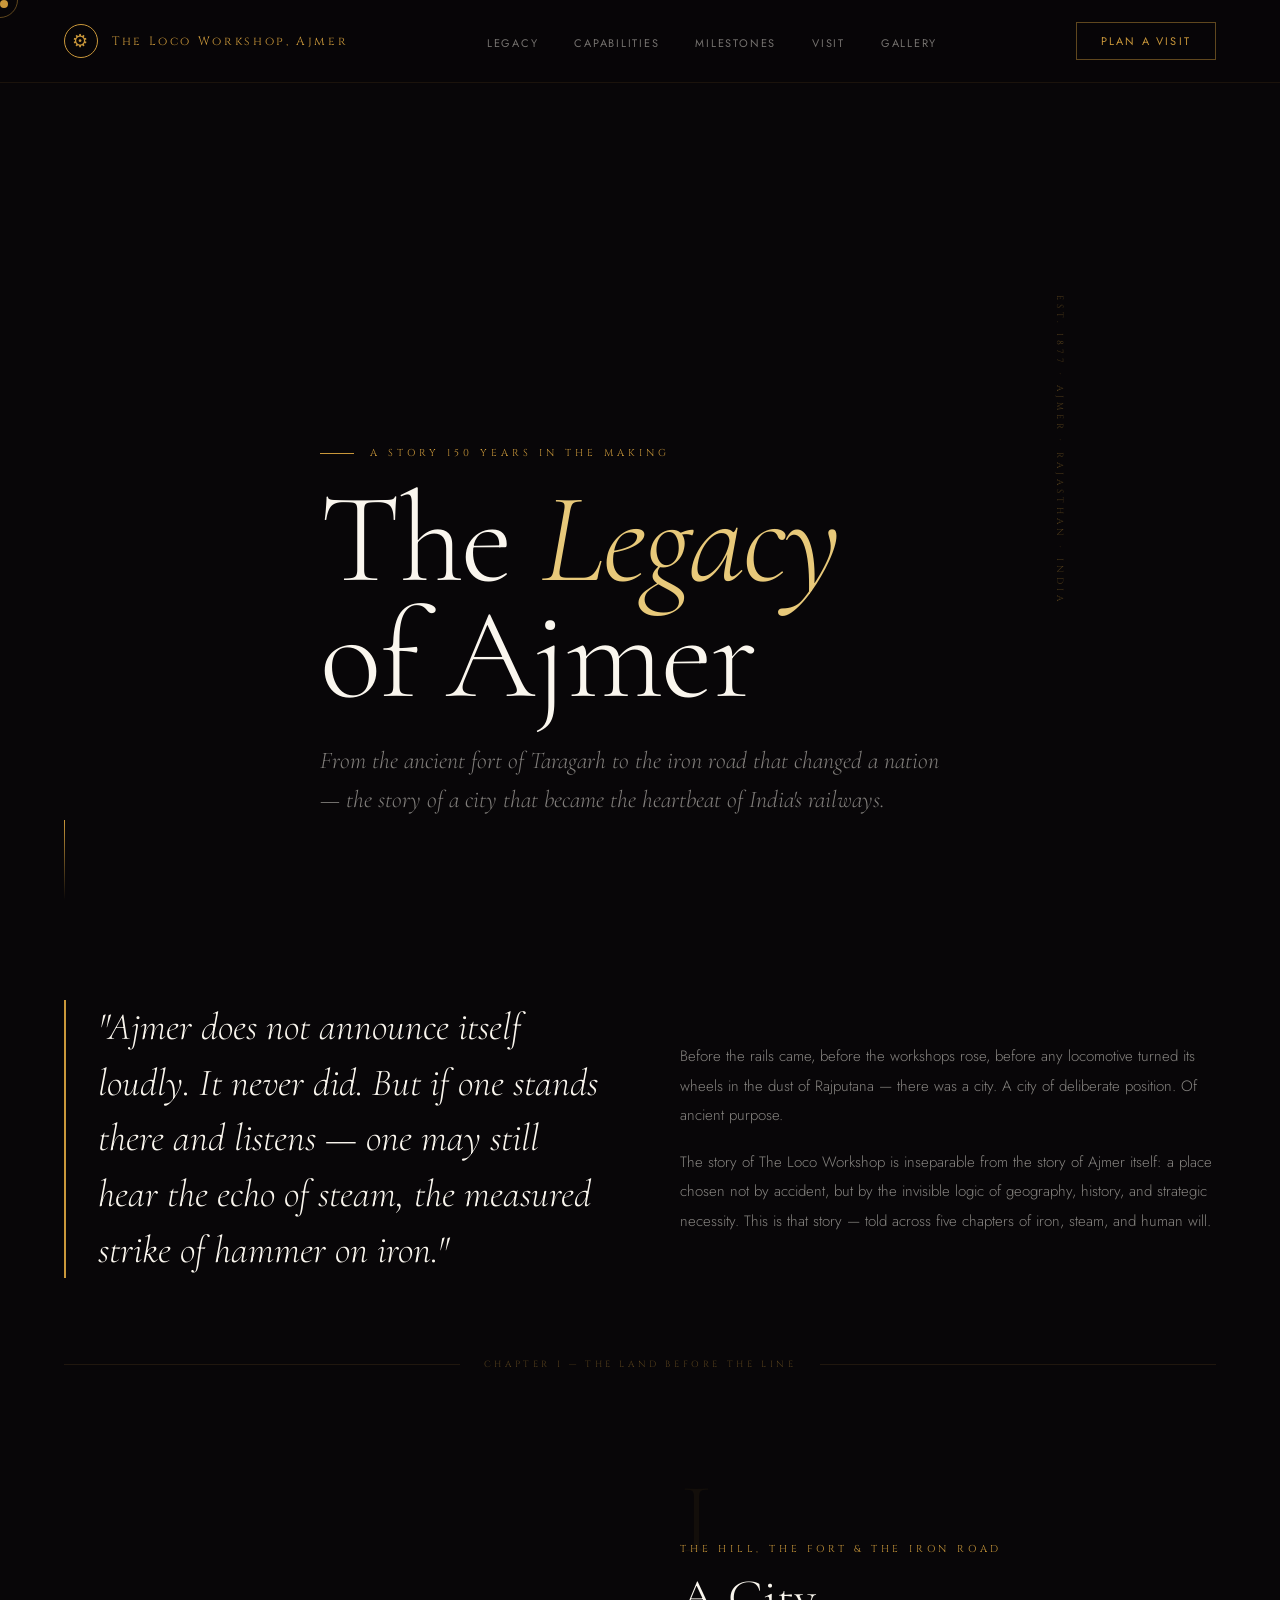
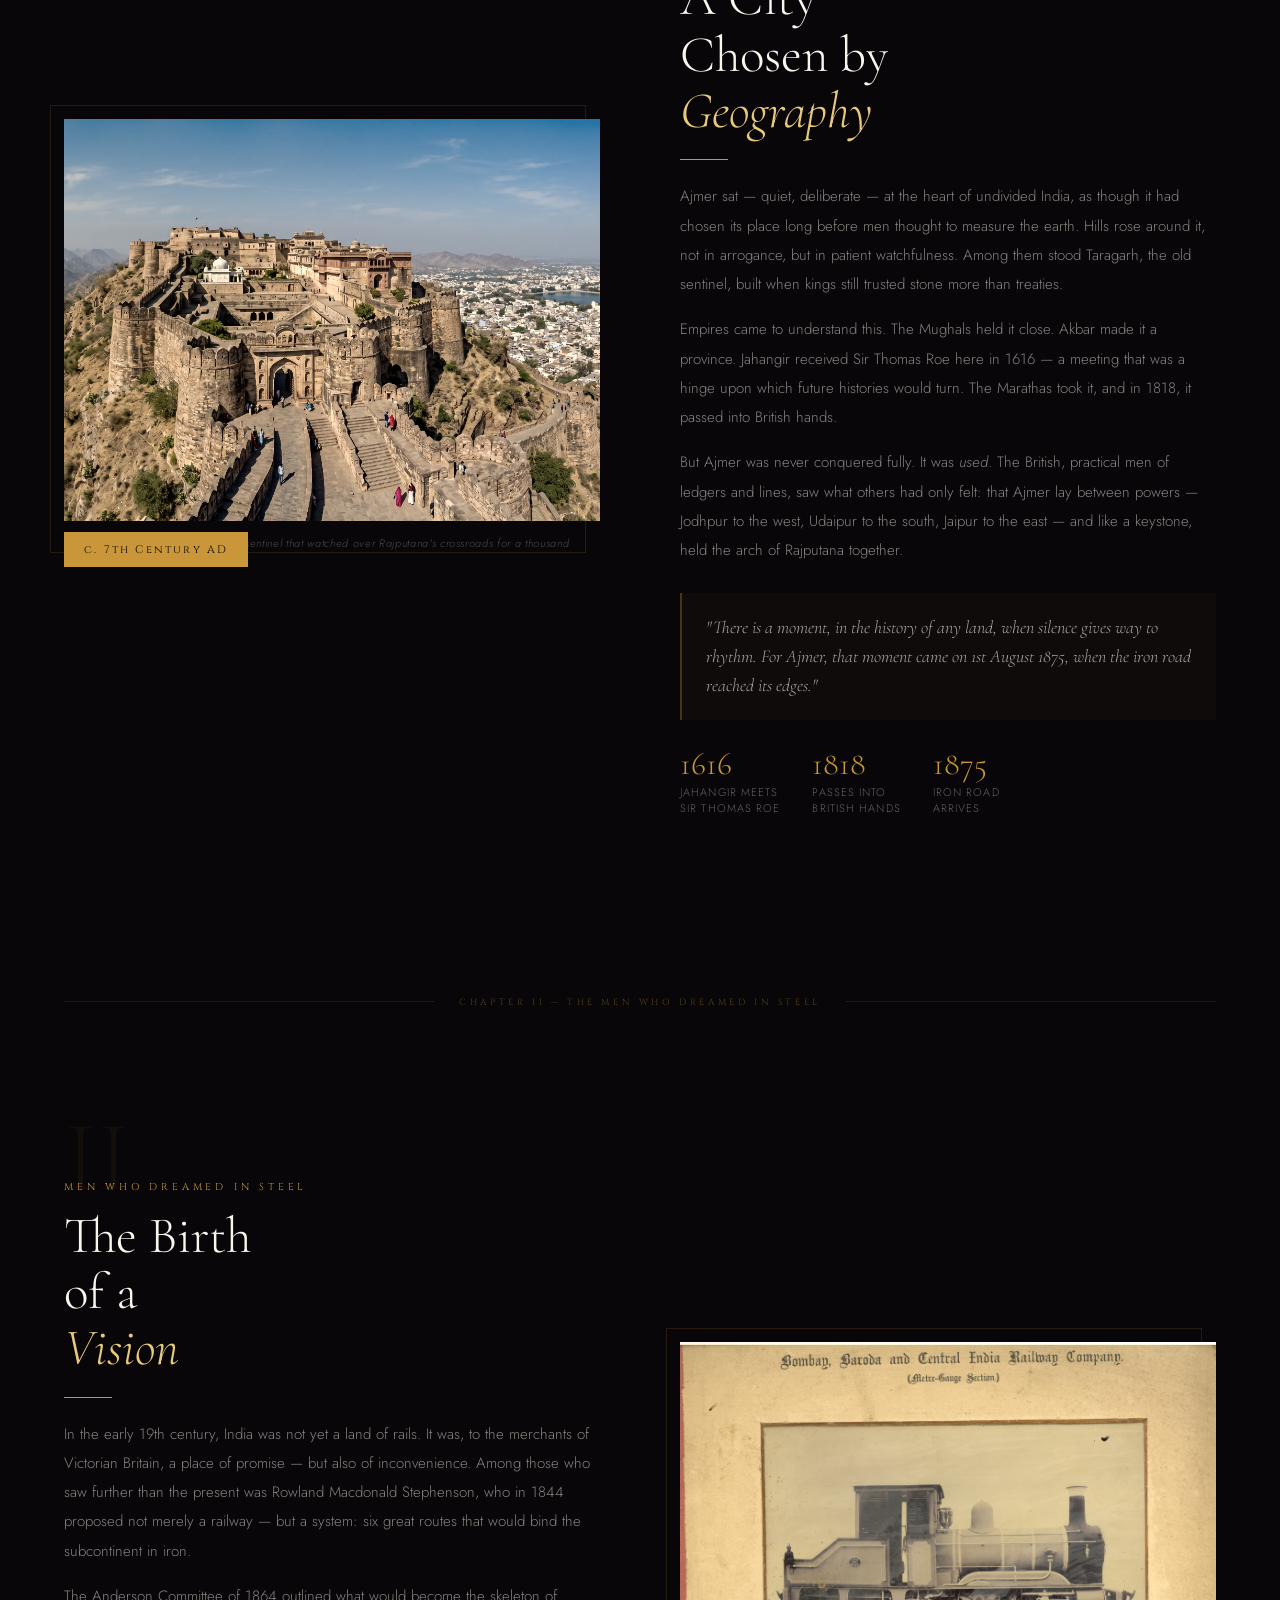
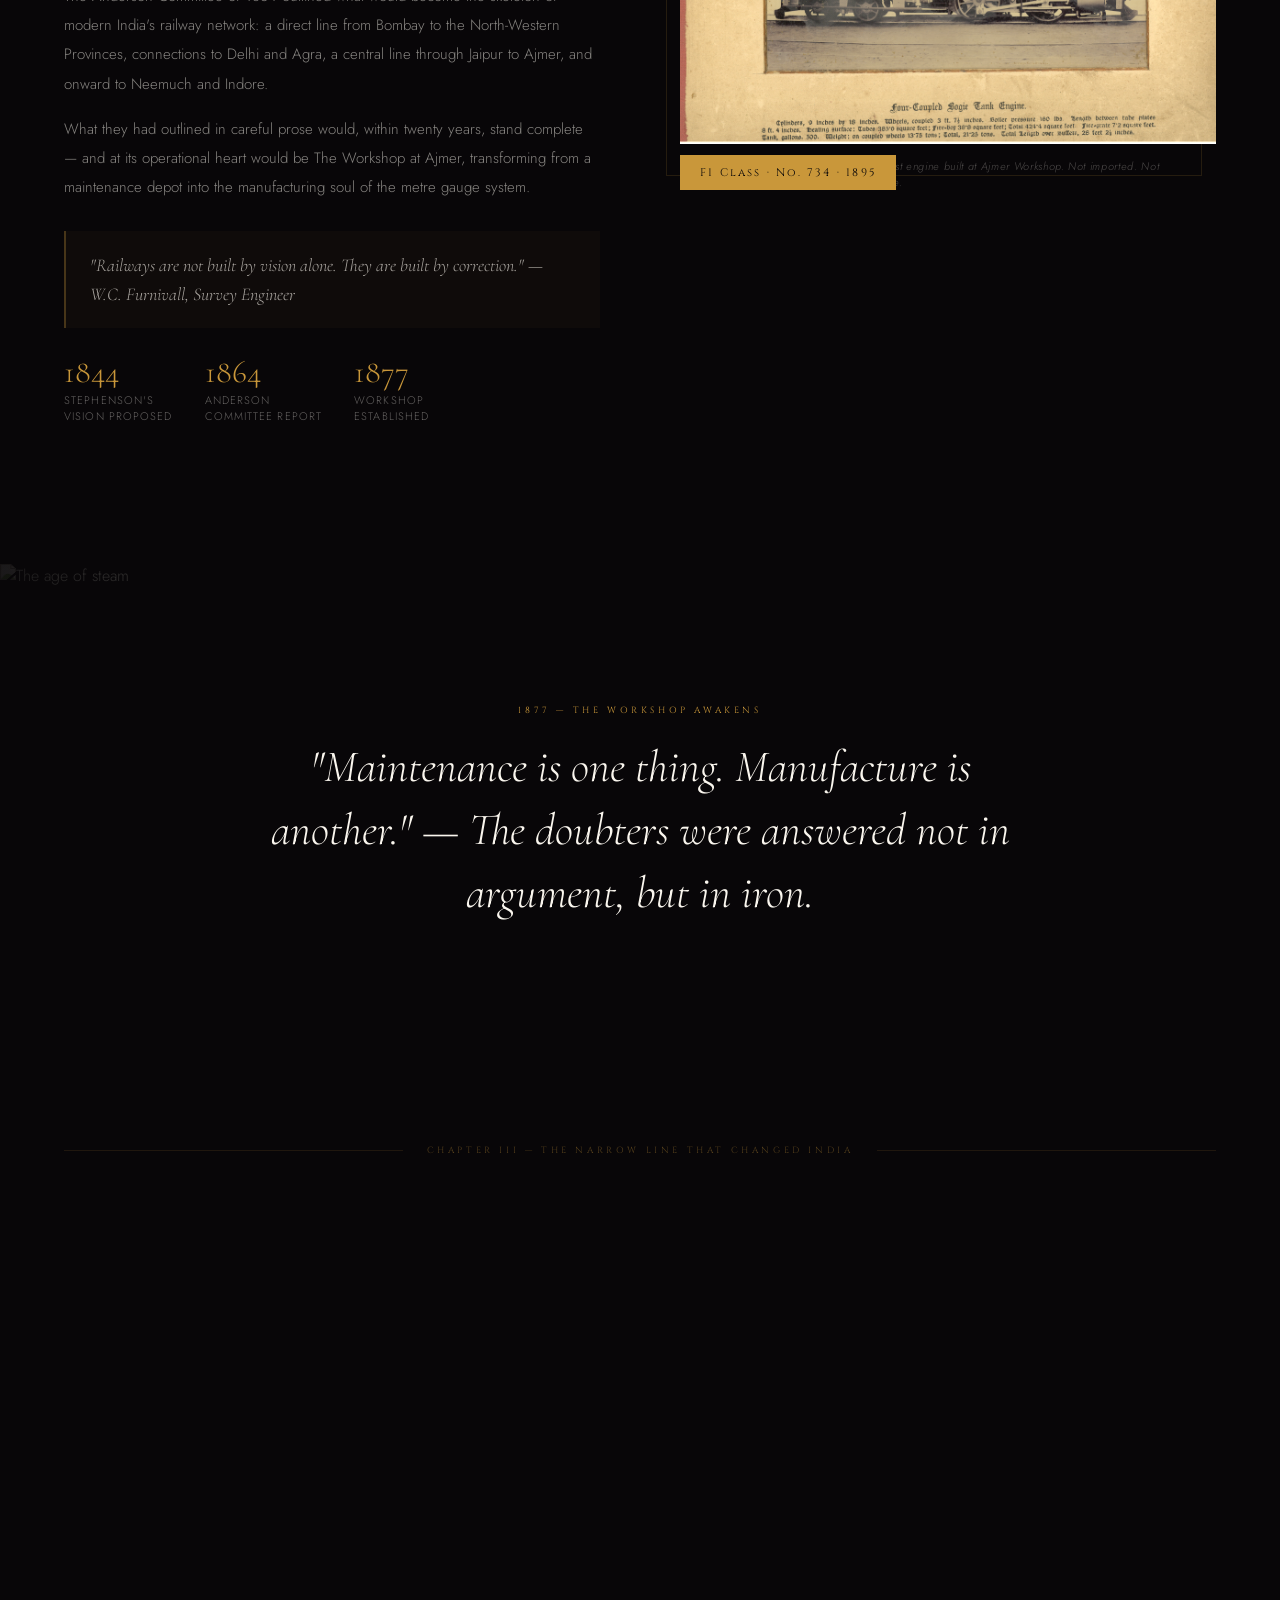
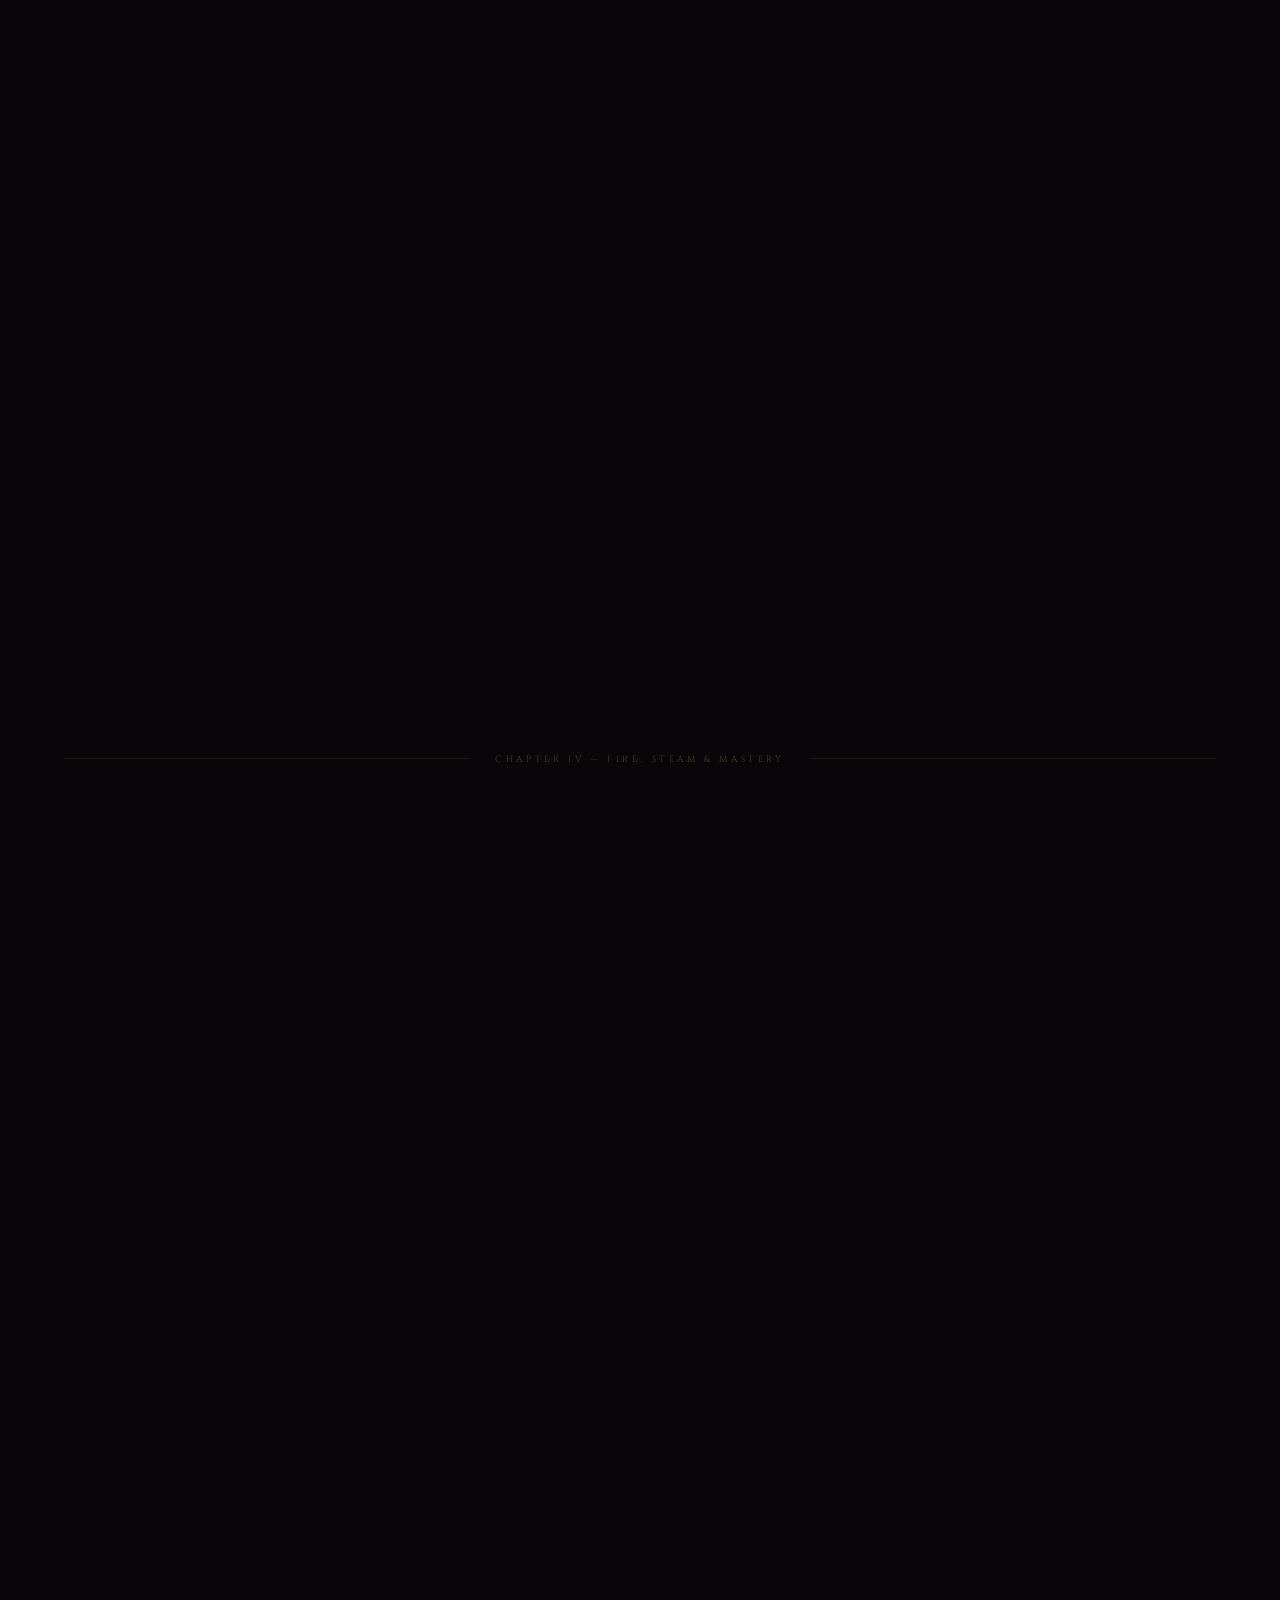
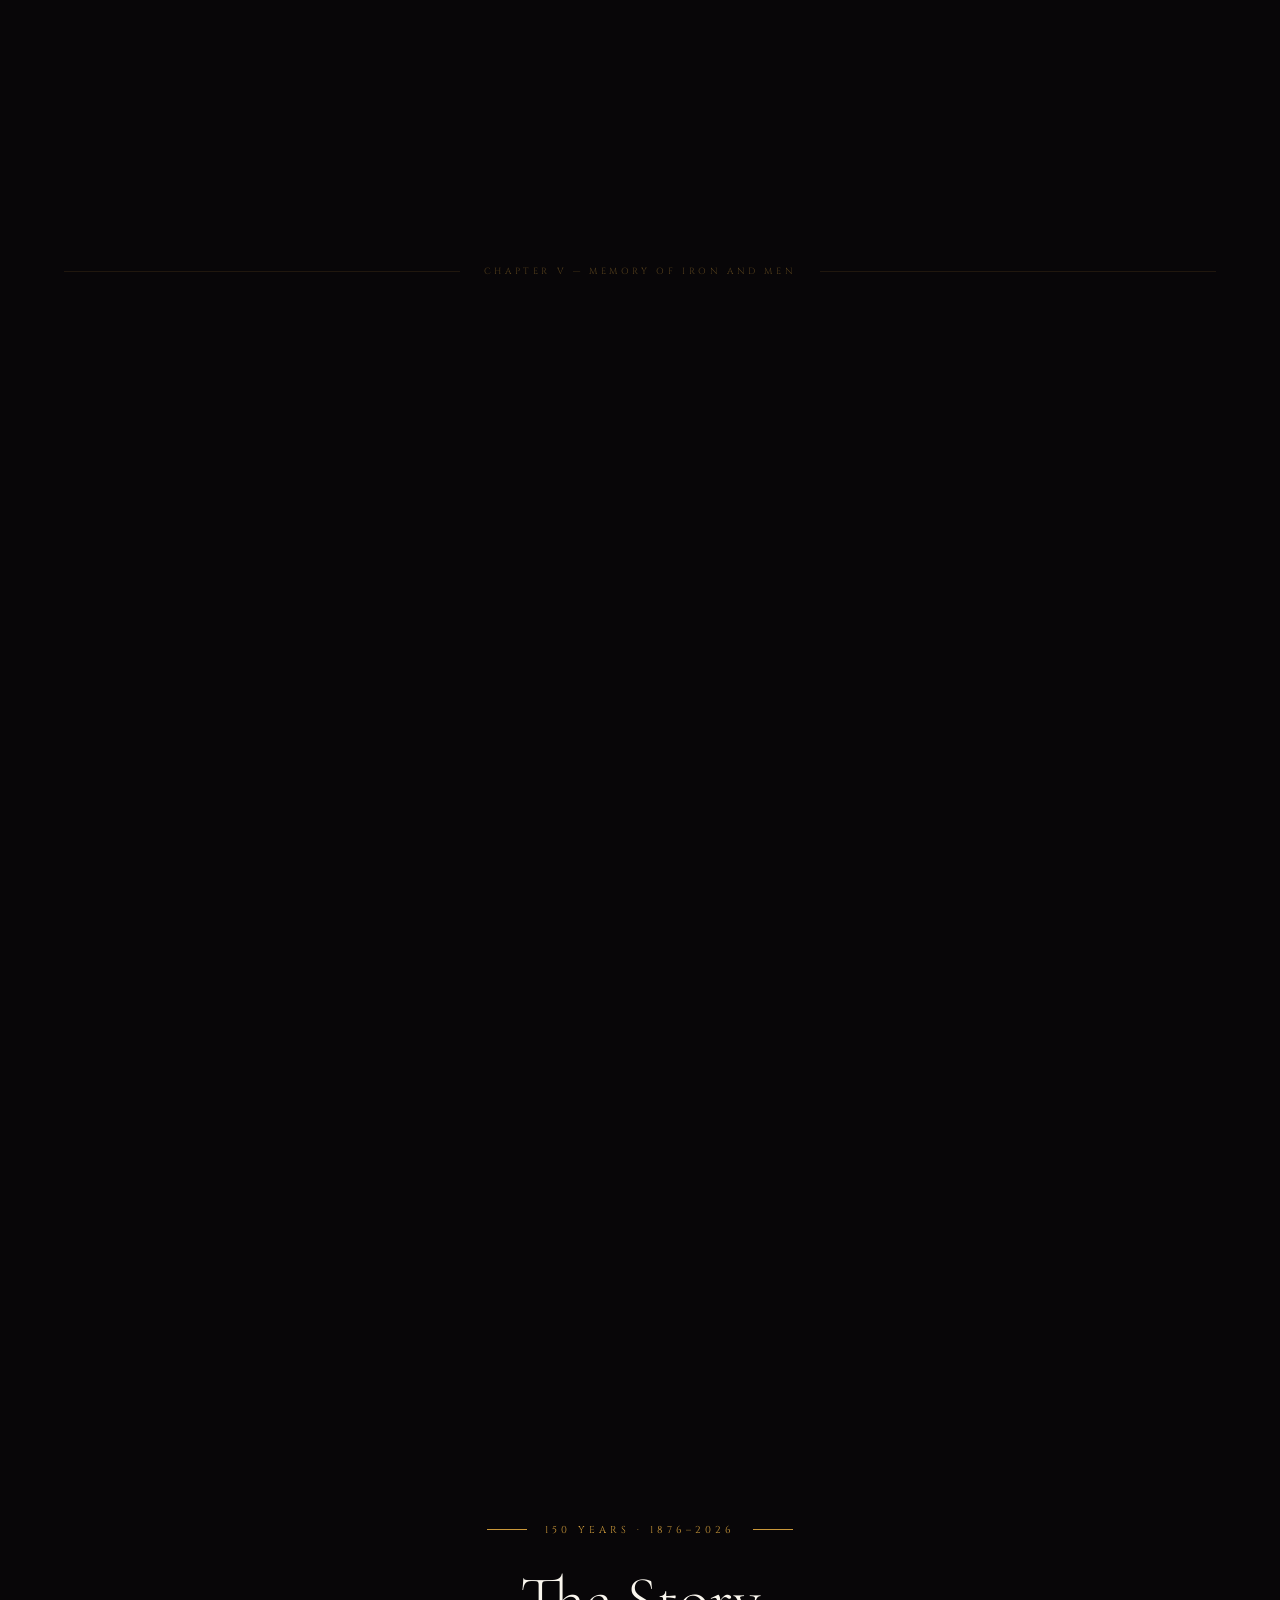
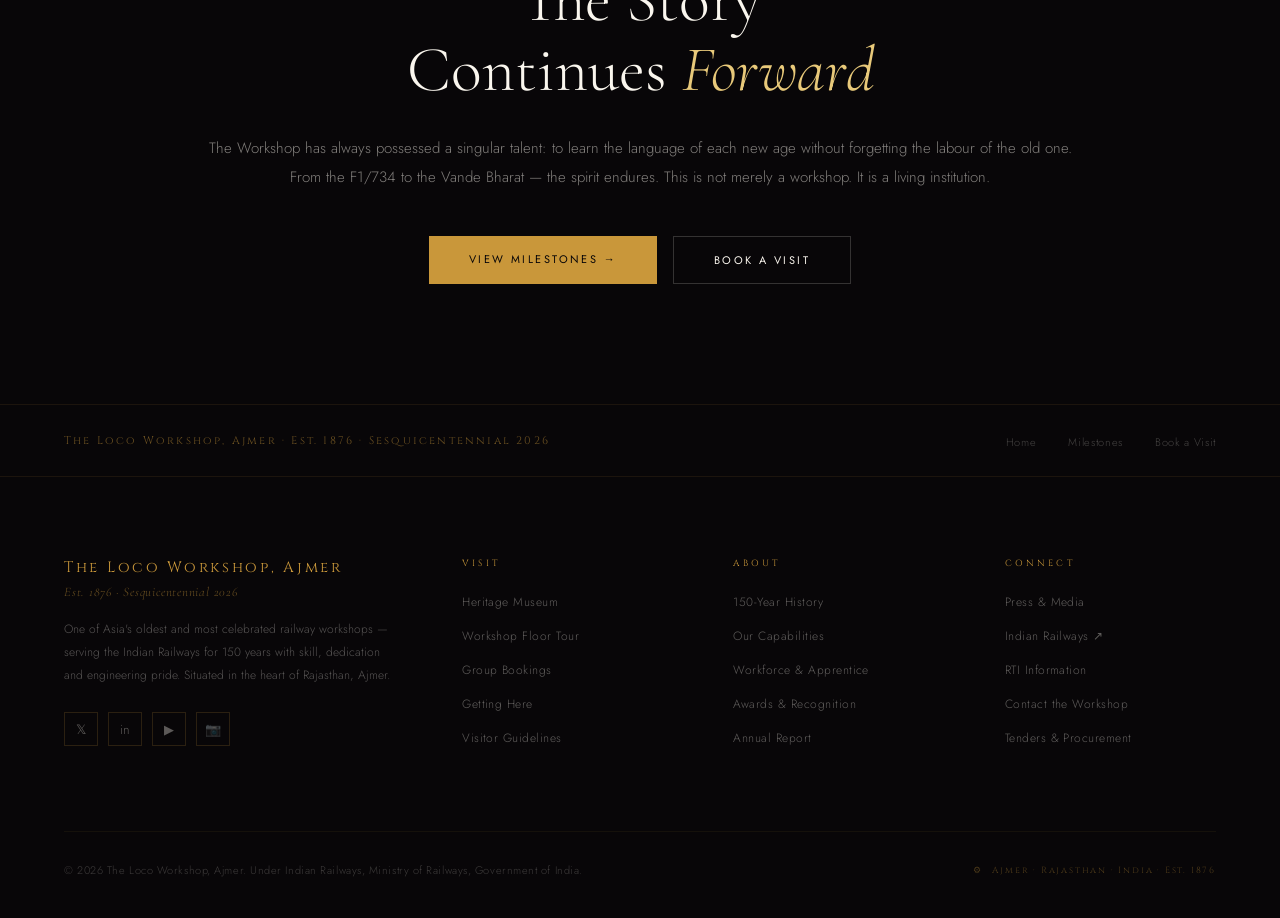
==== loco-legacy.html @ 27e4fc9a "Initial commit - Loco Workshop Ajmer 150 website" ====
<!doctype html>

<html lang="en">
  <head>
    <meta charset="UTF-8" />
    <meta name="viewport" content="width=device-width, initial-scale=1.0" />
    <title>The Loco Workshop, Ajmer — 150 Years of Industrial Majesty</title>
    <link rel="preconnect" href="https://fonts.googleapis.com" />
    <link
      href="https://fonts.googleapis.com/css2?family=Cormorant+Garamond:ital,wght@0,300;0,400;0,600;0,700;1,300;1,400&family=Cinzel:wght@400;500;600&family=Jost:wght@300;400;500&display=swap"
      rel="stylesheet"
    />
    <link rel="stylesheet" href="css/index.css" />
    <link rel="stylesheet" href="css/booking.css" />

    <script id="browser-logger-active">
      (function () {
        const ENDPOINT = "http://127.0.0.1:8000/_boost/browser-logs";
        const logQueue = [];
        let flushTimeout = null;

        console.log(
          "🔍 Browser logger active (MCP server detected). Posting to: " +
            ENDPOINT,
        );

        // Store original console methods
        const originalConsole = {
          log: console.log,
          info: console.info,
          error: console.error,
          warn: console.warn,
          table: console.table,
        };

        // Helper to safely stringify values
        function safeStringify(obj) {
          const seen = new WeakSet();
          return JSON.stringify(obj, (key, value) => {
            if (typeof value === "object" && value !== null) {
              if (seen.has(value)) return "[Circular]";
              seen.add(value);
            }
            if (value instanceof Error) {
              return {
                name: value.name,
                message: value.message,
                stack: value.stack,
              };
            }
            return value;
          });
        }

        // Batch and send logs
        function flushLogs() {
          if (logQueue.length === 0) return;

          const batch = logQueue.splice(0, logQueue.length);

          fetch(ENDPOINT, {
            method: "POST",
            headers: {
              "Content-Type": "application/json",
              "X-Requested-With": "XMLHttpRequest",
            },
            body: JSON.stringify({ logs: batch }),
          }).catch((err) => {
            // Silently fail to avoid infinite loops
            originalConsole.error("Failed to send logs:", err);
          });
        }

        // Debounced flush (100ms)
        function scheduleFlush() {
          if (flushTimeout) clearTimeout(flushTimeout);
          flushTimeout = setTimeout(flushLogs, 100);
        }

        // Intercept console methods
        ["log", "info", "error", "warn", "table"].forEach((method) => {
          console[method] = function (...args) {
            // Call original method
            originalConsole[method].apply(console, args);

            // Capture log data
            try {
              logQueue.push({
                type: method,
                timestamp: new Date().toISOString(),
                data: args.map((arg) => {
                  try {
                    return typeof arg === "object"
                      ? JSON.parse(safeStringify(arg))
                      : arg;
                  } catch (e) {
                    return String(arg);
                  }
                }),
                url: window.location.href,
                userAgent: navigator.userAgent,
              });

              scheduleFlush();
            } catch (e) {
              // Fail silently
            }
          };
        });

        // Global error handlers for uncaught errors
        const originalOnError = window.onerror;
        window.onerror = function boostErrorHandler(
          errorMsg,
          url,
          lineNumber,
          colNumber,
          error,
        ) {
          try {
            logQueue.push({
              type: "uncaught_error",
              timestamp: new Date().toISOString(),
              data: [
                {
                  message: errorMsg,
                  filename: url,
                  lineno: lineNumber,
                  colno: colNumber,
                  error: error
                    ? {
                        name: error.name,
                        message: error.message,
                        stack: error.stack,
                      }
                    : null,
                },
              ],
              url: window.location.href,
              userAgent: navigator.userAgent,
            });

            scheduleFlush();
          } catch (e) {
            // Fail silently
          }

          // Call original handler if it exists
          if (originalOnError && typeof originalOnError === "function") {
            return originalOnError(errorMsg, url, lineNumber, colNumber, error);
          }

          // Let the error continue to propagate
          return false;
        };
        window.addEventListener("error", (event) => {
          try {
            logQueue.push({
              type: "window_error",
              timestamp: new Date().toISOString(),
              data: [
                {
                  message: event.message,
                  filename: event.filename,
                  lineno: event.lineno,
                  colno: event.colno,
                  error: event.error
                    ? {
                        name: event.error.name,
                        message: event.error.message,
                        stack: event.error.stack,
                      }
                    : null,
                },
              ],
              url: window.location.href,
              userAgent: navigator.userAgent,
            });

            scheduleFlush();
          } catch (e) {
            // Fail silently
          }

          // Let the error continue to propagate
          return false;
        });
        window.addEventListener("unhandledrejection", (event) => {
          try {
            logQueue.push({
              type: "error",
              timestamp: new Date().toISOString(),
              data: [
                {
                  message: "Unhandled Promise Rejection",
                  reason:
                    event.reason instanceof Error
                      ? {
                          name: event.reason.name,
                          message: event.reason.message,
                          stack: event.reason.stack,
                        }
                      : event.reason,
                },
              ],
              url: window.location.href,
              userAgent: navigator.userAgent,
            });

            scheduleFlush();
          } catch (e) {
            // Fail silently
          }

          // Let the rejection continue to propagate
          return false;
        });

        // Flush on page unload
        window.addEventListener("beforeunload", () => {
          if (logQueue.length > 0) {
            navigator.sendBeacon(ENDPOINT, JSON.stringify({ logs: logQueue }));
          }
        });
      })();
    </script>
  </head>

  <div class="cursor" id="cursor"></div>
  <div class="cursor-ring" id="cursorRing"></div>

  <!-- NAV -->
  <nav id="mainNav">
    <a href="loco-index.html" class="nav-logo">
      <div class="nav-logo-wheel">⚙</div>
      <span>The Loco Workshop, Ajmer</span>
    </a>
    <ul class="nav-links">
      <li><a href="loco-legacy.html">Legacy</a></li>
      <li><a href="#capabilities">Capabilities</a></li>
      <li><a href="loco-milestones.html">Milestones</a></li>
      <li><a href="loco-booking.html">Visit</a></li>
      <li><a href="#gallery">Gallery</a></li>
    </ul>
    <a href="loco-booking.html" class="nav-cta">Plan a Visit</a>
  </nav>

  <body>
    <!-- NAV -->

    <!-- HERO -->
    <section class="hero">
      <div class="hero-img"></div>
      <div class="hero-side-label">Est. 1877 · Ajmer · Rajasthan · India</div>
      <div class="hero-scroll-line"></div>
      <div class="hero-content">
        <div class="hero-eyebrow">A Story 150 Years in the Making</div>
        <h1 class="hero-title">The <em>Legacy</em><br />of Ajmer</h1>
        <p class="hero-desc">
          From the ancient fort of Taragarh to the iron road that changed a
          nation — the story of a city that became the heartbeat of India's
          railways.
        </p>
      </div>
    </section>

    <!-- INTRO -->
    <div class="intro">
      <div class="intro-quote reveal">
        "Ajmer does not announce itself loudly. It never did. But if one stands
        there and listens — one may still hear the echo of steam, the measured
        strike of hammer on iron."
      </div>
      <div class="intro-body reveal rd1">
        <p>
          Before the rails came, before the workshops rose, before any
          locomotive turned its wheels in the dust of Rajputana — there was a
          city. A city of deliberate position. Of ancient purpose.
        </p>
        <p>
          The story of The Loco Workshop is inseparable from the story of Ajmer
          itself: a place chosen not by accident, but by the invisible logic of
          geography, history, and strategic necessity. This is that story — told
          across five chapters of iron, steam, and human will.
        </p>
      </div>
    </div>

    <div class="chapter-divider">
      <div class="chapter-line"></div>
      <div class="chapter-label">Chapter I — The Land Before the Line</div>
      <div class="chapter-line"></div>
    </div>

    <!-- CHAPTER I: THE HILL & THE FORT -->
    <div class="chapter">
      <div class="chapter-item reveal">
        <div class="chapter-photo">
          <div class="photo-frame-border"></div>
          <div class="photo-frame">
            <img src="images/taragarh.png" />
          </div>
          <div class="photo-year-tag">c. 7th Century AD</div>
          <div class="photo-caption">
            Taragarh Fort, Ajmer — the ancient sentinel that watched over
            Rajputana's crossroads for a thousand years.
          </div>
        </div>
        <div class="chapter-text">
          <span class="chapter-num">I</span>
          <div class="chapter-tag">The Hill, The Fort & The Iron Road</div>
          <h2 class="chapter-title">
            A City<br />Chosen by<br /><em>Geography</em>
          </h2>
          <div class="chapter-rule"></div>
          <div class="chapter-body">
            <p>
              Ajmer sat — quiet, deliberate — at the heart of undivided India,
              as though it had chosen its place long before men thought to
              measure the earth. Hills rose around it, not in arrogance, but in
              patient watchfulness. Among them stood Taragarh, the old sentinel,
              built when kings still trusted stone more than treaties.
            </p>
            <p>
              Empires came to understand this. The Mughals held it close. Akbar
              made it a province. Jahangir received Sir Thomas Roe here in 1616
              — a meeting that was a hinge upon which future histories would
              turn. The Marathas took it, and in 1818, it passed into British
              hands.
            </p>
            <p>
              But Ajmer was never conquered fully. It was <em>used</em>. The
              British, practical men of ledgers and lines, saw what others had
              only felt: that Ajmer lay between powers — Jodhpur to the west,
              Udaipur to the south, Jaipur to the east — and like a keystone,
              held the arch of Rajputana together.
            </p>
          </div>
          <div class="chapter-pullquote">
            "There is a moment, in the history of any land, when silence gives
            way to rhythm. For Ajmer, that moment came on 1st August 1875, when
            the iron road reached its edges."
          </div>
          <div class="chapter-facts">
            <div class="fact-item">
              <div class="fact-num">1616</div>
              <div class="fact-label">Jahangir meets<br />Sir Thomas Roe</div>
            </div>
            <div class="fact-item">
              <div class="fact-num">1818</div>
              <div class="fact-label">Passes into<br />British hands</div>
            </div>
            <div class="fact-item">
              <div class="fact-num">1875</div>
              <div class="fact-label">Iron road<br />arrives</div>
            </div>
          </div>
        </div>
      </div>
    </div>

    <div class="chapter-divider">
      <div class="chapter-line"></div>
      <div class="chapter-label">Chapter II — The Men Who Dreamed in Steel</div>
      <div class="chapter-line"></div>
    </div>

    <!-- CHAPTER II: MEN WHO DREAMED -->
    <div class="chapter">
      <div class="chapter-item reverse reveal">
        <div class="chapter-photo">
          <div class="photo-frame-border"></div>
          <div class="photo-frame">
            <img
              src="images/F1-734.jpg"
              alt="Steam Locomotive F734, the first locomotive built at Ajmer Workshop"
            />
          </div>
          <div class="photo-year-tag">F1 Class · No. 734 · 1895</div>
          <div class="photo-caption">
            The F1 Class locomotive No. 734 — the first engine built at Ajmer
            Workshop. Not imported. Not assembled from foreign certainty. Built
            here.
          </div>
        </div>
        <div class="chapter-text">
          <span class="chapter-num">II</span>
          <div class="chapter-tag">Men Who Dreamed in Steel</div>
          <h2 class="chapter-title">
            The Birth<br />of a<br /><em>Vision</em>
          </h2>
          <div class="chapter-rule"></div>
          <div class="chapter-body">
            <p>
              In the early 19th century, India was not yet a land of rails. It
              was, to the merchants of Victorian Britain, a place of promise —
              but also of inconvenience. Among those who saw further than the
              present was Rowland Macdonald Stephenson, who in 1844 proposed not
              merely a railway — but a system: six great routes that would bind
              the subcontinent in iron.
            </p>
            <p>
              The Anderson Committee of 1864 outlined what would become the
              skeleton of modern India's railway network: a direct line from
              Bombay to the North-Western Provinces, connections to Delhi and
              Agra, a central line through Jaipur to Ajmer, and onward to
              Neemuch and Indore.
            </p>
            <p>
              What they had outlined in careful prose would, within twenty
              years, stand complete — and at its operational heart would be The
              Workshop at Ajmer, transforming from a maintenance depot into the
              manufacturing soul of the metre gauge system.
            </p>
          </div>
          <div class="chapter-pullquote">
            "Railways are not built by vision alone. They are built by
            correction." — W.C. Furnivall, Survey Engineer
          </div>
          <div class="chapter-facts">
            <div class="fact-item">
              <div class="fact-num">1844</div>
              <div class="fact-label">Stephenson's<br />vision proposed</div>
            </div>
            <div class="fact-item">
              <div class="fact-num">1864</div>
              <div class="fact-label">Anderson<br />Committee report</div>
            </div>
            <div class="fact-item">
              <div class="fact-num">1877</div>
              <div class="fact-label">Workshop<br />established</div>
            </div>
          </div>
        </div>
      </div>
    </div>

    <!-- PHOTO BREAK — Steam Age -->
    <div class="photo-break">
      <img
        src="https://upload.wikimedia.org/wikipedia/commons/thumb/a/a0/Steam_Locomotive_F734%2C_Rajput_Malwa_Railway.jpg/1280px-Steam_Locomotive_F734%2C_Rajput_Malwa_Railway.jpg"
        alt="The age of steam"
      />
      <div class="photo-break-text">
        <div class="pbt-tag">1877 — The Workshop Awakens</div>
        <p class="pbt-quote">
          "Maintenance is one thing. Manufacture is another." — The doubters
          were answered not in argument, but in iron.
        </p>
      </div>
    </div>

    <div class="chapter-divider">
      <div class="chapter-line"></div>
      <div class="chapter-label">
        Chapter III — The Narrow Line That Changed India
      </div>
      <div class="chapter-line"></div>
    </div>

    <!-- CHAPTER III: METRE GAUGE -->
    <div class="chapter">
      <div class="chapter-item reveal">
        <div class="chapter-photo">
          <div class="photo-frame-border"></div>
          <div class="photo-frame">
            <img
              src="images/narrow-gauge.jpg"
              alt="Metre gauge railway India"
            />
          </div>
          <div class="photo-year-tag">Metre Gauge Decision · 1870</div>
          <div class="photo-caption">
            Lord Mayo's dispatch of 1869 — "an extravagantly constructed railway
            is permanently a financial failure" — set the course for metre gauge
            across Rajputana.
          </div>
        </div>
        <div class="chapter-text">
          <span class="chapter-num">III</span>
          <div class="chapter-tag">The Narrow Line That Changed India</div>
          <h2 class="chapter-title">
            A Decision<br />Measured<br />in <em>Inches</em>
          </h2>
          <div class="chapter-rule"></div>
          <div class="chapter-body">
            <p>
              There are decisions in engineering that appear, at first glance,
              to be matters of inches. In truth, they are matters of destiny. By
              1869, railways had proven too expensive. Lord Mayo, in a dispatch
              that bordered on warning, wrote with clarity: "An extravagantly
              constructed railway is permanently a financial failure… To a poor
              country like India this lesson is of exceptional importance."
            </p>
            <p>
              A committee of four engineers — Strachey, Dickens, Fowler, and
              Rendel — was appointed. Their recommendation: a gauge of
              approximately 3 feet 3 inches, adjusted to align with the proposed
              metric system. Thus 3 feet 3⅜ inches became one metre. And
              Rajputana became the first region in India to adopt metre gauge on
              a large scale.
            </p>
            <p>
              For the Workshop that would rise in Ajmer in 1877, this decision
              was decisive. Every locomotive built there — every axle, every
              cylinder, every measured inch of its frame — would carry the
              character of this constraint. And from constraint came refinement.
            </p>
          </div>
          <div class="chapter-pullquote">
            "If the broad gauge was the declaration of power, then metre gauge
            was the exercise of judgement."
          </div>
          <div class="chapter-facts">
            <div class="fact-item">
              <div class="fact-num">1869</div>
              <div class="fact-label">Lord Mayo's<br />decisive dispatch</div>
            </div>
            <div class="fact-item">
              <div class="fact-num">1870</div>
              <div class="fact-label">Metre gauge<br />adopted</div>
            </div>
            <div class="fact-item">
              <div class="fact-num">1873</div>
              <div class="fact-label">First metre gauge<br />section opens</div>
            </div>
          </div>
        </div>
      </div>
    </div>

    <div class="chapter-divider">
      <div class="chapter-line"></div>
      <div class="chapter-label">Chapter IV — Fire, Steam & Mastery</div>
      <div class="chapter-line"></div>
    </div>

    <!-- CHAPTER IV: MASTERY -->
    <div class="chapter">
      <div class="chapter-item reverse reveal">
        <div class="chapter-photo">
          <div class="photo-frame-border"></div>
          <div class="photo-frame">
            <img
              src="images/M2-class-loco.jpg"
              alt="M2 class locomotive built at Ajmer Workshops 1923"
            />
          </div>
          <div class="photo-year-tag">M2 Class · Built Ajmer · 1923</div>
          <div class="photo-caption">
            M2 Class locomotive No. 162, built at Ajmer Workshops in 1923 —
            among the finest products of the Workshop's golden era under W.S.
            Fraser.
          </div>
        </div>
        <div class="chapter-text">
          <span class="chapter-num">IV</span>
          <div class="chapter-tag">Fire, Steam & Mastery · 1900–1949</div>
          <h2 class="chapter-title">
            The<br /><em>Golden</em><br />Era of Build
          </h2>
          <div class="chapter-rule"></div>
          <div class="chapter-body">
            <p>
              By the turn of the twentieth century, Ajmer Workshop had passed
              beyond its apprenticeship. It no longer asked whether it could
              build — it concerned itself with how well. Under the leadership of
              William Stuart Fraser, who became Locomotive Superintendent in
              April 1911, a comprehensive replacement programme began. Design
              became purposeful. Production became regularised.
            </p>
            <p>
              The Workshop produced locomotives of remarkable variety: the F
              Class workhorse, the M Class for mail services, the P Class with
              superheaters, the powerful G2 Class for mixed traffic, and the YB
              Pacific — City of Ajmer, City of Delhi, City of Bombay — the crown
              jewels of metre gauge passenger service.
            </p>
            <p>
              During both World Wars, Ajmer's engines went abroad — to
              Mesopotamia and Egypt — practical contributions from Rajputana to
              distant campaigns. By 1949, when the last locomotive left the
              erecting shop, the Workshop had built 467 engines over five
              decades. Each one a proof.
            </p>
          </div>
          <div class="chapter-facts">
            <div class="fact-item">
              <div class="fact-num">467</div>
              <div class="fact-label">Locomotives<br />built total</div>
            </div>
            <div class="fact-item">
              <div class="fact-num">1911</div>
              <div class="fact-label">Fraser takes<br />charge</div>
            </div>
            <div class="fact-item">
              <div class="fact-num">1934</div>
              <div class="fact-label">YB Pacific<br />introduced</div>
            </div>
          </div>
        </div>
      </div>
    </div>

    <div class="chapter-divider">
      <div class="chapter-line"></div>
      <div class="chapter-label">Chapter V — Memory of Iron and Men</div>
      <div class="chapter-line"></div>
    </div>

    <!-- CHAPTER V: MEMORY -->
    <div class="chapter">
      <div class="chapter-item reveal">
        <div class="chapter-photo">
          <div class="photo-frame-border"></div>
          <div class="photo-frame">
            <img
              src="images/vande-bharat.png"
              alt="Vande Bharat Express — modern India"
            />
          </div>
          <div class="photo-year-tag">Vande Bharat · 2024</div>
          <div class="photo-caption">
            Ajmer Workshop now oversees the Periodic Overhaul of all five Vande
            Bharat rakes on North Western Railway — from steam to the cutting
            edge of Indian rail.
          </div>
        </div>
        <div class="chapter-text">
          <span class="chapter-num">V</span>
          <div class="chapter-tag">Memory of Iron & Men · 1949–2026</div>
          <h2 class="chapter-title">
            From<br />Steam to<br /><em>Vande Bharat</em>
          </h2>
          <div class="chapter-rule"></div>
          <div class="chapter-body">
            <p>
              In 1949, the Workshop built its last locomotive — an XT1 Class
              tank engine. No ceremony marked the moment. The machine simply
              moved out, as countless others had done — into service, into
              distance, into time. And with that, the era of building closed.
              But the era of sustaining had already begun.
            </p>
            <p>
              Ajmer adapted — as it had always adapted. The knowledge that had
              once shaped boilers and frames found new purpose in overhaul and
              maintenance. Steam gave way to diesel. Diesel gave way to the age
              of the Vande Bharat. Today, the Workshop carries out the overhaul
              of all five Vande Bharat rakes on North Western Railway, produces
              over 300 conventional ICF coaches and 760 LHB coaches annually,
              and maintains the prestigious Palace on Wheels.
            </p>
            <p>
              There is a certain historical symmetry in this. The Workshop which
              once mastered metre gauge steam now undertakes the overhaul of
              India's most modern trainsets. The materials have changed. The
              discipline has not.
            </p>
          </div>
          <div class="chapter-pullquote">
            "That no machine entrusted to Ajmer shall leave its gates unworthy
            of the road ahead."
          </div>
          <div class="chapter-facts">
            <div class="fact-item">
              <div class="fact-num">1949</div>
              <div class="fact-label">Last locomotive<br />built</div>
            </div>
            <div class="fact-item">
              <div class="fact-num">300+</div>
              <div class="fact-label">ICF coaches<br />per year</div>
            </div>
            <div class="fact-item">
              <div class="fact-num">760</div>
              <div class="fact-label">LHB coaches<br />per year</div>
            </div>
          </div>
        </div>
      </div>
    </div>

    <!-- CLOSING -->
    <div class="closing reveal">
      <div class="closing-tag">150 Years · 1876–2026</div>
      <h2 class="closing-title">The Story<br />Continues <em>Forward</em></h2>
      <p class="closing-body">
        The Workshop has always possessed a singular talent: to learn the
        language of each new age without forgetting the labour of the old one.
        From the F1/734 to the Vande Bharat — the spirit endures. This is not
        merely a workshop. It is a living institution.
      </p>
      <div class="closing-ctas">
        <a href="loco_workshop_milestones.html" class="btn-gold"
          >View Milestones →</a
        >
        <a href="loco_workshop_booking.html" class="btn-outline"
          >Book a Visit</a
        >
      </div>
    </div>

    <!-- FOOTER STRIP -->
    <div class="foot-strip">
      <div class="foot-brand">
        The Loco Workshop, Ajmer · Est. 1876 · Sesquicentennial 2026
      </div>
      <ul class="foot-links">
        <li><a href="loco_workshop_ajmer.html">Home</a></li>
        <li><a href="loco_workshop_milestones.html">Milestones</a></li>
        <li><a href="loco_workshop_booking.html">Book a Visit</a></li>
      </ul>
    </div>

    <footer>
      <div class="footer-top">
        <div>
          <div class="footer-brand">The Loco Workshop, Ajmer</div>
          <div class="footer-brand-sub2">Est. 1876 · Sesquicentennial 2026</div>
          <p class="footer-desc">
            One of Asia's oldest and most celebrated railway workshops — serving
            the Indian Railways for 150 years with skill, dedication and
            engineering pride. Situated in the heart of Rajasthan, Ajmer.
          </p>
          <div class="footer-socials">
            <a href="#" class="f-social">𝕏</a>
            <a href="#" class="f-social">in</a>
            <a href="#" class="f-social">▶</a>
            <a href="#" class="f-social">📷</a>
          </div>
        </div>
        <div>
          <div class="f-col-title">Visit</div>
          <ul class="f-links">
            <li><a href="#">Heritage Museum</a></li>
            <li><a href="#">Workshop Floor Tour</a></li>
            <li><a href="#">Group Bookings</a></li>
            <li><a href="#">Getting Here</a></li>
            <li><a href="#">Visitor Guidelines</a></li>
          </ul>
        </div>
        <div>
          <div class="f-col-title">About</div>
          <ul class="f-links">
            <li><a href="#">150-Year History</a></li>
            <li><a href="#">Our Capabilities</a></li>
            <li><a href="#">Workforce & Apprentice</a></li>
            <li><a href="#">Awards & Recognition</a></li>
            <li><a href="#">Annual Report</a></li>
          </ul>
        </div>
        <div>
          <div class="f-col-title">Connect</div>
          <ul class="f-links">
            <li><a href="#">Press & Media</a></li>
            <li><a href="#">Indian Railways ↗</a></li>
            <li><a href="#">RTI Information</a></li>
            <li><a href="#">Contact the Workshop</a></li>
            <li><a href="#">Tenders & Procurement</a></li>
          </ul>
        </div>
      </div>
      <div class="footer-bottom">
        <div class="footer-copy">
          © 2026 The Loco Workshop, Ajmer. Under Indian Railways, Ministry of
          Railways, Government of India.
        </div>
        <div class="footer-rail">
          <span>⚙</span>
          <span>Ajmer · Rajasthan · India · Est. 1876</span>
        </div>
      </div>
    </footer>
    <script src="js/index.js"></script>
  </body>
</html>
---- css/index.css ----
:root {
    --gold: #c9973a;
    --gold-light: #e8c97a;
    --gold-pale: #f5edd5;
    --cream: #faf6ee;
    --deep: #080608;
    --dark: #100d10;
    --mid: #1e1a1e;
    --text: #3a3238;
    --muted: #7a6e78;
    --steel: #2a2830;
    --rust: #8b4a1a;
    --white: #ffffff;
}

*,
*::before,
*::after {
    margin: 0;
    padding: 0;
    box-sizing: border-box;
}
html {
    scroll-behavior: smooth;
}
body {
    background: var(--deep);
    color: var(--cream);
    font-family: "Jost", sans-serif;
    font-weight: 300;
    overflow-x: hidden;
    cursor: none;
}

/* Custom Cursor */
.cursor {
    width: 8px;
    height: 8px;
    background: var(--gold);
    border-radius: 50%;
    position: fixed;
    top: 0;
    left: 0;
    pointer-events: none;
    z-index: 9999;
}
.cursor-ring {
    width: 36px;
    height: 36px;
    border: 1px solid rgba(201, 151, 58, 0.45);
    border-radius: 50%;
    position: fixed;
    top: 0;
    left: 0;
    pointer-events: none;
    z-index: 9998;
    transition:
        width 0.3s,
        height 0.3s,
        border-color 0.3s;
}

/* NAV */
nav {
    position: fixed;
    top: 0;
    left: 0;
    right: 0;
    z-index: 100;
    padding: 24px 64px;
    display: flex;
    align-items: center;
    justify-content: space-between;
    transition:
        background 0.6s,
        padding 0.4s;
}
nav.scrolled {
    background: rgba(8, 6, 8, 0.96);
    backdrop-filter: blur(24px);
    padding: 16px 64px;
    border-bottom: 1px solid rgba(201, 151, 58, 0.14);
}
.nav-logo {
    font-family: "Cinzel", serif;
    font-size: 12px;
    letter-spacing: 0.22em;
    color: var(--gold);
    text-decoration: none;
    display: flex;
    align-items: center;
    gap: 14px;
}
.nav-logo-wheel {
    width: 34px;
    height: 34px;
    border: 1px solid var(--gold);
    border-radius: 50%;
    display: flex;
    align-items: center;
    justify-content: center;
    position: relative;
    font-size: 18px;
}
.nav-links {
    display: flex;
    gap: 44px;
    list-style: none;
}
.nav-links a {
    font-family: "Jost", sans-serif;
    font-size: 11px;
    font-weight: 400;
    letter-spacing: 0.18em;
    color: rgba(250, 246, 238, 0.55);
    text-decoration: none;
    text-transform: uppercase;
    transition: color 0.3s;
    position: relative;
}
.nav-links a::after {
    content: "";
    position: absolute;
    bottom: -4px;
    left: 0;
    width: 0;
    height: 1px;
    background: var(--gold);
    transition: width 0.4s cubic-bezier(0.23, 1, 0.32, 1);
}
.nav-links a:hover {
    color: var(--gold);
}
.nav-links a:hover::after {
    width: 100%;
}
.nav-cta {
    font-family: "Jost", sans-serif;
    font-size: 11px;
    font-weight: 400;
    letter-spacing: 0.2em;
    text-transform: uppercase;
    color: var(--gold);
    border: 1px solid rgba(201, 151, 58, 0.45);
    padding: 10px 24px;
    text-decoration: none;
    transition:
        background 0.3s,
        color 0.3s,
        border-color 0.3s;
}
.nav-cta:hover {
    background: var(--gold);
    color: var(--deep);
    border-color: var(--gold);
}

/* HERO */
.hero {
    height: 100vh;
    position: relative;
    display: flex;
    align-items: center;
    overflow: hidden;
}
.hero-bg {
    position: absolute;
    inset: 0;
    background:
        radial-gradient(
            ellipse 70% 60% at 60% 110%,
            rgba(201, 151, 58, 0.1) 0%,
            transparent 65%
        ),
        radial-gradient(
            ellipse 40% 50% at 10% 40%,
            rgba(139, 74, 26, 0.06) 0%,
            transparent 60%
        ),
        linear-gradient(160deg, #0e0a0e 0%, #120810 40%, #080608 100%);
}
/* Gear/cog pattern background */
.hero-gear-pattern {
    position: absolute;
    inset: 0;
    pointer-events: none;
    opacity: 0.03;
    background-image:
        repeating-conic-gradient(
            from 0deg at 80% 50%,
            #c9973a 0deg 10deg,
            transparent 10deg 30deg
        ),
        repeating-conic-gradient(
            from 15deg at 20% 80%,
            #c9973a 0deg 8deg,
            transparent 8deg 24deg
        );
}
/* Track lines */
.hero-tracks {
    position: absolute;
    bottom: 0;
    left: 0;
    right: 0;
    height: 280px;
    pointer-events: none;
}
/* Full-width SVG illustration */
.hero-loco-svg {
    position: absolute;
    right: -20px;
    bottom: 0;
    width: 55%;
    pointer-events: none;
    opacity: 0.13;
}
.hero-content {
    position: relative;
    z-index: 2;
    padding: 0 64px;
    max-width: 780px;
    animation: fadeUp 1.4s cubic-bezier(0.23, 1, 0.32, 1) both;
}
@keyframes fadeUp {
    from {
        opacity: 0;
        transform: translateY(36px);
    }
    to {
        opacity: 1;
        transform: translateY(0);
    }
}
.hero-eyebrow {
    font-family: "Cinzel", serif;
    font-size: 10px;
    letter-spacing: 0.38em;
    color: var(--gold);
    text-transform: uppercase;
    margin-bottom: 30px;
    display: flex;
    align-items: center;
    gap: 18px;
    animation: fadeUp 1.4s 0.15s cubic-bezier(0.23, 1, 0.32, 1) both;
}
.hero-eyebrow::before {
    content: "";
    width: 36px;
    height: 1px;
    background: var(--gold);
    display: block;
}
.hero-title {
    font-family: "Cormorant Garamond", serif;
    font-size: clamp(58px, 8.5vw, 116px);
    font-weight: 300;
    line-height: 0.91;
    letter-spacing: -0.01em;
    color: var(--cream);
    margin-bottom: 10px;
    animation: fadeUp 1.4s 0.28s cubic-bezier(0.23, 1, 0.32, 1) both;
}
.hero-title em {
    font-style: italic;
    color: var(--gold-light);
}
.hero-title-sub {
    font-family: "Cormorant Garamond", serif;
    font-size: clamp(20px, 3vw, 32px);
    font-weight: 300;
    font-style: italic;
    color: rgba(250, 246, 238, 0.45);
    margin-bottom: 52px;
    letter-spacing: 0.04em;
    animation: fadeUp 1.4s 0.42s cubic-bezier(0.23, 1, 0.32, 1) both;
}
.hero-actions {
    display: flex;
    gap: 18px;
    align-items: center;
    animation: fadeUp 1.4s 0.56s cubic-bezier(0.23, 1, 0.32, 1) both;
}
/* Sesquicentennial badge */
.hero-badge {
    position: absolute;
    right: 64px;
    top: 50%;
    transform: translateY(-50%);
    z-index: 3;
    animation: fadeUp 1.4s 0.7s cubic-bezier(0.23, 1, 0.32, 1) both;
}
.hero-badge-ring {
    width: 180px;
    height: 180px;
    border-radius: 50%;
    border: 1px solid rgba(201, 151, 58, 0.3);
    display: flex;
    flex-direction: column;
    align-items: center;
    justify-content: center;
    text-align: center;
    position: relative;
    background: radial-gradient(
        circle,
        rgba(201, 151, 58, 0.06) 0%,
        transparent 70%
    );
}
.hero-badge-ring::before {
    content: "";
    position: absolute;
    inset: 8px;
    border-radius: 50%;
    border: 1px solid rgba(201, 151, 58, 0.15);
}
.hero-badge-num {
    font-family: "Cormorant Garamond", serif;
    font-size: 72px;
    font-weight: 300;
    color: var(--gold);
    line-height: 1;
}
.hero-badge-label {
    font-family: "Cinzel", serif;
    font-size: 8px;
    letter-spacing: 0.3em;
    color: rgba(201, 151, 58, 0.7);
    text-transform: uppercase;
    line-height: 1.6;
}

/* Buttons */
.btn-primary {
    font-family: "Jost", sans-serif;
    font-size: 11px;
    font-weight: 400;
    letter-spacing: 0.25em;
    text-transform: uppercase;
    color: var(--deep);
    background: var(--gold);
    padding: 16px 44px;
    text-decoration: none;
    display: inline-block;
    transition:
        transform 0.3s,
        box-shadow 0.3s;
}
.btn-primary:hover {
    transform: translateY(-2px);
    box-shadow: 0 20px 60px rgba(201, 151, 58, 0.28);
}
.btn-ghost {
    font-family: "Jost", sans-serif;
    font-size: 11px;
    font-weight: 400;
    letter-spacing: 0.25em;
    text-transform: uppercase;
    color: var(--cream);
    border: 1px solid rgba(250, 246, 238, 0.18);
    padding: 16px 44px;
    text-decoration: none;
    display: inline-block;
    transition:
        border-color 0.3s,
        color 0.3s;
}
.btn-ghost:hover {
    border-color: var(--gold);
    color: var(--gold);
}

/* Scroll cue */
.hero-scroll {
    position: absolute;
    bottom: 36px;
    left: 64px;
    display: flex;
    align-items: center;
    gap: 14px;
    font-family: "Cinzel", serif;
    font-size: 9px;
    letter-spacing: 0.3em;
    color: rgba(201, 151, 58, 0.4);
    text-transform: uppercase;
    animation: fadeUp 1.4s 0.9s cubic-bezier(0.23, 1, 0.32, 1) both;
}
.scroll-line {
    width: 50px;
    height: 1px;
    background: linear-gradient(90deg, var(--gold), transparent);
    animation: scrollPulse 2.2s ease-in-out infinite;
}
@keyframes scrollPulse {
    0%,
    100% {
        opacity: 0.3;
        transform: scaleX(1);
    }
    50% {
        opacity: 1;
        transform: scaleX(1.3);
    }
}

/* STATS STRIP */
.stats-strip {
    padding: 22px 64px;
    border-top: 1px solid rgba(201, 151, 58, 0.1);
    border-bottom: 1px solid rgba(201, 151, 58, 0.1);
    display: flex;
    align-items: center;
    justify-content: center;
    gap: 0;
    background: rgba(201, 151, 58, 0.025);
    overflow: hidden;
}
.stat-item {
    display: flex;
    align-items: center;
    gap: 16px;
    padding: 0 52px;
    border-right: 1px solid rgba(201, 151, 58, 0.15);
}
.stat-item:last-child {
    border-right: none;
}
.stat-num {
    font-family: "Cormorant Garamond", serif;
    font-size: 40px;
    font-weight: 300;
    color: var(--gold);
    line-height: 1;
}
.stat-label {
    font-family: "Jost", sans-serif;
    font-size: 10px;
    font-weight: 300;
    letter-spacing: 0.12em;
    color: rgba(250, 246, 238, 0.38);
    text-transform: uppercase;
    line-height: 1.6;
}

/* SECTION COMMONS */
.section-tag {
    font-family: "Cinzel", serif;
    font-size: 10px;
    letter-spacing: 0.4em;
    color: var(--gold);
    text-transform: uppercase;
    margin-bottom: 18px;
}
.section-heading {
    font-family: "Cormorant Garamond", serif;
    font-size: clamp(40px, 5vw, 68px);
    font-weight: 300;
    line-height: 1.05;
    color: var(--cream);
}
.section-heading em {
    font-style: italic;
    color: var(--gold-light);
}
.section-body {
    font-size: 15px;
    font-weight: 300;
    line-height: 1.95;
    color: rgba(250, 246, 238, 0.52);
    max-width: 500px;
}
.gold-rule {
    width: 56px;
    height: 1px;
    background: var(--gold);
    margin: 26px 0;
}

/* LEGACY / STORY */
.legacy {
    padding: 148px 64px;
    display: grid;
    grid-template-columns: 1fr 1fr;
    gap: 96px;
    align-items: center;
    max-width: 1400px;
    margin: 0 auto;
}
.legacy-visual {
    position: relative;
}
.legacy-img-outer {
    border: 1px solid rgba(201, 151, 58, 0.18);
    padding: 2px;
    position: relative;
}
.legacy-img-outer::after {
    content: "";
    position: absolute;
    top: 18px;
    left: 18px;
    right: -18px;
    bottom: -18px;
    border: 1px solid rgba(201, 151, 58, 0.07);
    z-index: -1;
}
.legacy-img-inner {
    aspect-ratio: 4/5;
    background: linear-gradient(160deg, #1a1020 0%, #100810 50%, #080608 100%);
    display: flex;
    align-items: center;
    justify-content: center;
    position: relative;
    overflow: hidden;
}
/* Steam loco SVG inside */
.legacy-img-inner svg {
    width: 88%;
    position: relative;
    z-index: 1;
}
.legacy-img-inner::before {
    content: "";
    position: absolute;
    inset: 0;
    background: repeating-linear-gradient(
        0deg,
        transparent,
        transparent 38px,
        rgba(201, 151, 58, 0.04) 38px,
        rgba(201, 151, 58, 0.04) 39px
    );
}
.year-badge {
    position: absolute;
    bottom: -22px;
    right: -22px;
    width: 96px;
    height: 96px;
    border-radius: 50%;
    background: var(--gold);
    display: flex;
    flex-direction: column;
    align-items: center;
    justify-content: center;
    gap: 2px;
}
.year-badge-num {
    font-family: "Cormorant Garamond", serif;
    font-size: 26px;
    font-weight: 600;
    color: var(--deep);
    line-height: 1;
}
.year-badge-label {
    font-size: 8px;
    letter-spacing: 0.1em;
    color: rgba(8, 6, 8, 0.65);
    text-transform: uppercase;
    font-family: "Cinzel", serif;
}
.legacy-timeline {
    margin-top: 52px;
    display: flex;
    flex-direction: column;
    gap: 0;
}
.timeline-item {
    display: flex;
    gap: 24px;
    padding: 20px 0;
    border-bottom: 1px solid rgba(201, 151, 58, 0.08);
}
.timeline-item:first-child {
    border-top: 1px solid rgba(201, 151, 58, 0.08);
}
.timeline-year {
    font-family: "Cormorant Garamond", serif;
    font-size: 20px;
    font-weight: 400;
    color: var(--gold);
    min-width: 52px;
    line-height: 1.3;
}
.timeline-text {
    font-size: 13px;
    font-weight: 300;
    color: rgba(250, 246, 238, 0.5);
    line-height: 1.75;
}
.timeline-title {
    font-size: 14px;
    color: var(--cream);
    margin-bottom: 4px;
    font-weight: 400;
}

/* CAPABILITIES */
.capabilities {
    padding: 148px 64px;
    border-top: 1px solid rgba(201, 151, 58, 0.08);
    background: rgba(201, 151, 58, 0.015);
}
.cap-header {
    max-width: 1400px;
    margin: 0 auto 80px;
    display: flex;
    align-items: flex-end;
    justify-content: space-between;
    gap: 60px;
}
.cap-grid {
    max-width: 1400px;
    margin: 0 auto;
    display: grid;
    grid-template-columns: repeat(3, 1fr);
    gap: 2px;
}
.cap-card {
    position: relative;
    overflow: hidden;
    aspect-ratio: 3/4;
    cursor: none;
}
.cap-card-bg {
    position: absolute;
    inset: 0;
    transition: transform 0.7s cubic-bezier(0.23, 1, 0.32, 1);
}
.cap-card:hover .cap-card-bg {
    transform: scale(1.05);
}
.bg-forge {
    background: linear-gradient(150deg, #1a1008 0%, #2a1a06 50%, #100a04 100%);
}
.bg-machine {
    background: linear-gradient(150deg, #0a1018 0%, #0e1a24 50%, #060a10 100%);
}
.bg-paint {
    background: linear-gradient(150deg, #100818 0%, #1a0c24 50%, #080410 100%);
}
.cap-card-hatch {
    position: absolute;
    inset: 0;
    opacity: 0.1;
    background-image: repeating-linear-gradient(
        60deg,
        transparent,
        transparent 12px,
        rgba(201, 151, 58, 0.4) 12px,
        rgba(201, 151, 58, 0.4) 13px
    );
}
.cap-card-overlay {
    position: absolute;
    inset: 0;
    background: linear-gradient(
        180deg,
        transparent 35%,
        rgba(8, 6, 8, 0.97) 100%
    );
}
.cap-card-num {
    position: absolute;
    top: 28px;
    right: 28px;
    font-family: "Cormorant Garamond", serif;
    font-size: 72px;
    font-weight: 300;
    color: rgba(201, 151, 58, 0.09);
    line-height: 1;
}
.cap-card-content {
    position: absolute;
    bottom: 0;
    left: 0;
    right: 0;
    padding: 34px;
    transform: translateY(28px);
    transition: transform 0.55s cubic-bezier(0.23, 1, 0.32, 1);
}
.cap-card:hover .cap-card-content {
    transform: translateY(0);
}
.cap-card-icon {
    width: 44px;
    height: 44px;
    border: 1px solid rgba(201, 151, 58, 0.35);
    display: flex;
    align-items: center;
    justify-content: center;
    font-size: 20px;
    margin-bottom: 14px;
}
.cap-card-tag {
    font-family: "Cinzel", serif;
    font-size: 9px;
    letter-spacing: 0.3em;
    color: var(--gold);
    text-transform: uppercase;
    margin-bottom: 9px;
}
.cap-card-title {
    font-family: "Cormorant Garamond", serif;
    font-size: 26px;
    font-weight: 400;
    color: var(--cream);
    line-height: 1.18;
    margin-bottom: 12px;
}
.cap-card-desc {
    font-size: 13px;
    font-weight: 300;
    color: rgba(250, 246, 238, 0.48);
    line-height: 1.8;
    opacity: 0;
    transition: opacity 0.4s 0.08s;
    margin-bottom: 18px;
}
.cap-card:hover .cap-card-desc {
    opacity: 1;
}
.cap-link {
    display: inline-flex;
    align-items: center;
    gap: 9px;
    font-family: "Cinzel", serif;
    font-size: 9px;
    letter-spacing: 0.2em;
    color: var(--gold);
    text-decoration: none;
    text-transform: uppercase;
    opacity: 0;
    transition: opacity 0.4s 0.12s;
}
.cap-card:hover .cap-link {
    opacity: 1;
}
.cap-link span {
    transition: transform 0.3s;
    display: inline-block;
}
.cap-link:hover span {
    transform: translateX(4px);
}

/* QUOTE */
.quote-band {
    padding: 110px 64px;
    text-align: center;
    border-top: 1px solid rgba(201, 151, 58, 0.08);
    border-bottom: 1px solid rgba(201, 151, 58, 0.08);
    background: rgba(201, 151, 58, 0.012);
    position: relative;
    overflow: hidden;
}
.quote-bg-num {
    position: absolute;
    top: -30px;
    left: 50%;
    transform: translateX(-50%);
    font-family: "Cormorant Garamond", serif;
    font-size: 260px;
    font-weight: 300;
    color: rgba(201, 151, 58, 0.035);
    line-height: 1;
    font-style: italic;
    pointer-events: none;
}
.quote-text {
    font-family: "Cormorant Garamond", serif;
    font-size: clamp(26px, 3.5vw, 50px);
    font-weight: 300;
    font-style: italic;
    color: var(--cream);
    max-width: 840px;
    margin: 0 auto 28px;
    line-height: 1.45;
    position: relative;
}
.quote-attr {
    font-family: "Cinzel", serif;
    font-size: 10px;
    letter-spacing: 0.3em;
    color: var(--gold);
    text-transform: uppercase;
    position: relative;
}

/* MILESTONES */
.milestones {
    padding: 148px 64px;
    max-width: 1400px;
    margin: 0 auto;
}
.milestone-header {
    margin-bottom: 80px;
}
.milestone-track {
    display: grid;
    grid-template-columns: repeat(4, 1fr);
    gap: 2px;
}
.ms-card {
    padding: 44px 36px;
    border: 1px solid rgba(201, 151, 58, 0.1);
    position: relative;
    overflow: hidden;
    transition:
        border-color 0.4s,
        background 0.4s;
}
.ms-card::before {
    content: "";
    position: absolute;
    top: 0;
    left: 0;
    right: 0;
    height: 2px;
    background: var(--gold);
    transform: scaleX(0);
    transform-origin: left;
    transition: transform 0.5s cubic-bezier(0.23, 1, 0.32, 1);
}
.ms-card:hover {
    border-color: rgba(201, 151, 58, 0.25);
    background: rgba(201, 151, 58, 0.03);
}
.ms-card:hover::before {
    transform: scaleX(1);
}
.ms-year {
    font-family: "Cormorant Garamond", serif;
    font-size: 48px;
    font-weight: 300;
    color: rgba(201, 151, 58, 0.2);
    margin-bottom: 16px;
    line-height: 1;
}
.ms-title {
    font-family: "Cormorant Garamond", serif;
    font-size: 20px;
    color: var(--cream);
    margin-bottom: 10px;
    font-weight: 400;
}
.ms-desc {
    font-size: 13px;
    font-weight: 300;
    color: rgba(250, 246, 238, 0.42);
    line-height: 1.8;
}
.ms-icon {
    position: absolute;
    top: 28px;
    right: 28px;
    font-size: 22px;
    opacity: 0.2;
}

/* VISIT SECTION */
.visit {
    padding: 148px 64px;
    background: rgba(201, 151, 58, 0.015);
    border-top: 1px solid rgba(201, 151, 58, 0.08);
}
.visit-inner {
    max-width: 1400px;
    margin: 0 auto;
    display: grid;
    grid-template-columns: 1.2fr 1fr;
    gap: 112px;
    align-items: start;
}
.visit-info-grid {
    display: grid;
    grid-template-columns: 1fr 1fr;
    gap: 36px;
    margin-top: 52px;
}
.vi-label {
    font-family: "Cinzel", serif;
    font-size: 9px;
    letter-spacing: 0.35em;
    color: var(--gold);
    text-transform: uppercase;
    margin-bottom: 8px;
}
.vi-value {
    font-family: "Cormorant Garamond", serif;
    font-size: 17px;
    color: var(--cream);
    line-height: 1.5;
}
.visit-card {
    position: sticky;
    top: 100px;
    border: 1px solid rgba(201, 151, 58, 0.14);
    background: rgba(201, 151, 58, 0.02);
}
.visit-card-header {
    padding: 28px 36px;
    border-bottom: 1px solid rgba(201, 151, 58, 0.1);
    font-family: "Cinzel", serif;
    font-size: 10px;
    letter-spacing: 0.3em;
    color: var(--gold);
    text-transform: uppercase;
}
.visit-card-body {
    padding: 0 36px;
}
.ticket-row {
    padding: 22px 0;
    border-bottom: 1px solid rgba(201, 151, 58, 0.08);
    display: flex;
    justify-content: space-between;
    align-items: center;
}
.ticket-name {
    font-family: "Cormorant Garamond", serif;
    font-size: 17px;
    color: var(--cream);
    margin-bottom: 3px;
}
.ticket-sub {
    font-size: 11px;
    font-weight: 300;
    color: rgba(250, 246, 238, 0.32);
}
.ticket-price {
    font-family: "Cormorant Garamond", serif;
    font-size: 21px;
    color: var(--gold);
    white-space: nowrap;
}
.visit-card-footer {
    padding: 28px 36px;
}
.visit-btn {
    width: 100%;
    padding: 16px;
    background: var(--gold);
    border: none;
    color: var(--deep);
    font-family: "Jost", sans-serif;
    font-size: 11px;
    letter-spacing: 0.25em;
    text-transform: uppercase;
    cursor: none;
    font-weight: 400;
    transition:
        box-shadow 0.3s,
        transform 0.3s;
}
.visit-btn:hover {
    box-shadow: 0 16px 50px rgba(201, 151, 58, 0.32);
    transform: translateY(-2px);
}

/* GALLERY */
.gallery {
    padding: 120px 0;
    border-top: 1px solid rgba(201, 151, 58, 0.08);
}
.gallery-header {
    padding: 0 64px;
    margin-bottom: 56px;
    display: flex;
    align-items: flex-end;
    justify-content: space-between;
}
.gallery-track {
    display: flex;
    gap: 2px;
    padding: 0 64px;
    overflow-x: auto;
    scrollbar-width: none;
}
.gallery-track::-webkit-scrollbar {
    display: none;
}
.g-item {
    flex: 0 0 300px;
    aspect-ratio: 3/4;
    position: relative;
    overflow: hidden;
    cursor: none;
}
.g-item-bg {
    position: absolute;
    inset: 0;
    transition: transform 0.6s cubic-bezier(0.23, 1, 0.32, 1);
}
.g-item:hover .g-item-bg {
    transform: scale(1.06);
}
.gi1 {
    background: linear-gradient(135deg, #1a1208 0%, #2a1a06 100%);
}
.gi2 {
    background: linear-gradient(135deg, #080e18 0%, #081420 100%);
}
.gi3 {
    background: linear-gradient(135deg, #180808 0%, #200a0a 100%);
}
.gi4 {
    background: linear-gradient(135deg, #0a1808 0%, #0a200a 100%);
}
.gi5 {
    background: linear-gradient(135deg, #181208 0%, #241808 100%);
}
.g-item-lines {
    position: absolute;
    inset: 0;
    background-image: repeating-linear-gradient(
        90deg,
        rgba(201, 151, 58, 0.06) 0px,
        rgba(201, 151, 58, 0.06) 1px,
        transparent 1px,
        transparent 40px
    );
}
.g-item-label {
    position: absolute;
    bottom: 0;
    left: 0;
    right: 0;
    padding: 18px;
    background: linear-gradient(180deg, transparent, rgba(8, 6, 8, 0.9));
    font-family: "Cormorant Garamond", serif;
    font-size: 16px;
    color: var(--cream);
    opacity: 0;
    transition: opacity 0.4s;
}
.g-item:hover .g-item-label {
    opacity: 1;
}

/* 150 YEARS BANNER */
.anniversary-band {
    padding: 80px 64px;
    background: var(--gold);
    display: flex;
    align-items: center;
    justify-content: space-between;
    gap: 40px;
}
.ab-left {
    font-family: "Cormorant Garamond", serif;
    font-size: clamp(36px, 5vw, 64px);
    font-weight: 300;
    line-height: 1.05;
    color: var(--deep);
}
.ab-left em {
    font-style: italic;
}
.ab-right {
    text-align: right;
}
.ab-num {
    font-family: "Cormorant Garamond", serif;
    font-size: clamp(90px, 14vw, 180px);
    font-weight: 300;
    color: rgba(8, 6, 8, 0.15);
    line-height: 1;
    letter-spacing: -0.03em;
}
.ab-tag {
    font-family: "Cinzel", serif;
    font-size: 11px;
    letter-spacing: 0.3em;
    color: rgba(8, 6, 8, 0.5);
    text-transform: uppercase;
    margin-bottom: 16px;
}

/* FOOTER */
footer {
    padding: 80px 64px 40px;
    border-top: 1px solid rgba(201, 151, 58, 0.1);
}
.footer-top {
    display: grid;
    grid-template-columns: 1.6fr 1fr 1fr 1fr;
    gap: 60px;
    margin-bottom: 72px;
}
.footer-brand {
    font-family: "Cinzel", serif;
    font-size: 15px;
    letter-spacing: 0.18em;
    color: var(--gold);
    margin-bottom: 6px;
}
.footer-brand-sub2 {
    font-family: "Cormorant Garamond", serif;
    font-size: 13px;
    font-style: italic;
    color: rgba(201, 151, 58, 0.5);
    margin-bottom: 18px;
    letter-spacing: 0.06em;
}
.footer-desc {
    font-size: 12px;
    font-weight: 300;
    color: rgba(250, 246, 238, 0.32);
    line-height: 1.9;
    margin-bottom: 26px;
}
.footer-socials {
    display: flex;
    gap: 10px;
}
.f-social {
    width: 34px;
    height: 34px;
    border: 1px solid rgba(201, 151, 58, 0.18);
    display: flex;
    align-items: center;
    justify-content: center;
    color: rgba(250, 246, 238, 0.35);
    text-decoration: none;
    font-size: 13px;
    transition:
        border-color 0.3s,
        color 0.3s;
}
.f-social:hover {
    border-color: var(--gold);
    color: var(--gold);
}
.f-col-title {
    font-family: "Cinzel", serif;
    font-size: 9px;
    letter-spacing: 0.35em;
    color: var(--gold);
    text-transform: uppercase;
    margin-bottom: 20px;
}
.f-links {
    list-style: none;
}
.f-links li {
    margin-bottom: 11px;
}
.f-links a {
    font-size: 12px;
    font-weight: 300;
    color: rgba(250, 246, 238, 0.36);
    text-decoration: none;
    transition: color 0.3s;
    letter-spacing: 0.04em;
}
.f-links a:hover {
    color: var(--gold);
}
.footer-bottom {
    padding-top: 30px;
    border-top: 1px solid rgba(201, 151, 58, 0.07);
    display: flex;
    justify-content: space-between;
    align-items: center;
}
.footer-copy {
    font-size: 11px;
    font-weight: 300;
    color: rgba(250, 246, 238, 0.22);
    letter-spacing: 0.05em;
}
.footer-rail {
    display: flex;
    align-items: center;
    gap: 10px;
    font-family: "Cinzel", serif;
    font-size: 9px;
    letter-spacing: 0.2em;
    color: rgba(201, 151, 58, 0.35);
}

/* Reveal animation */
.reveal {
    opacity: 0;
    transform: translateY(28px);
    transition:
        opacity 0.9s cubic-bezier(0.23, 1, 0.32, 1),
        transform 0.9s cubic-bezier(0.23, 1, 0.32, 1);
}
.reveal.visible {
    opacity: 1;
    transform: translateY(0);
}
.rd1 {
    transition-delay: 0.1s;
}
.rd2 {
    transition-delay: 0.22s;
}
.rd3 {
    transition-delay: 0.38s;
}

@media (max-width: 960px) {
    nav {
        padding: 18px 24px;
    }
    nav.scrolled {
        padding: 12px 24px;
    }
    .nav-links,
    .hero-badge {
        display: none;
    }
    .hero-content {
        padding: 0 24px;
        max-width: 100%;
    }
    .hero-loco-svg {
        display: none;
    }
    .stats-strip {
        flex-wrap: wrap;
        gap: 0;
        padding: 16px 24px;
    }
    .stat-item {
        padding: 12px 24px;
        border-right: none;
        border-bottom: 1px solid rgba(201, 151, 58, 0.1);
        width: 50%;
    }
    .legacy {
        grid-template-columns: 1fr;
        gap: 60px;
        padding: 80px 24px;
    }
    .capabilities {
        padding: 80px 24px;
    }
    .cap-header {
        flex-direction: column;
        gap: 24px;
        align-items: flex-start;
    }
    .cap-grid {
        grid-template-columns: 1fr;
    }
    .milestone-track {
        grid-template-columns: 1fr 1fr;
    }
    .milestones {
        padding: 80px 24px;
    }
    .visit {
        padding: 80px 24px;
    }
    .visit-inner {
        grid-template-columns: 1fr;
        gap: 60px;
    }
    .visit-card {
        position: static;
    }
    .footer-top {
        grid-template-columns: 1fr 1fr;
        gap: 40px;
    }
    .gallery-header {
        padding: 0 24px;
        flex-direction: column;
        gap: 20px;
        align-items: flex-start;
    }
    .gallery-track {
        padding: 0 24px;
    }
    .anniversary-band {
        flex-direction: column;
        padding: 60px 24px;
        text-align: center;
    }
    .ab-right {
        text-align: center;
    }
    footer {
        padding: 60px 24px 32px;
    }
    .quote-band {
        padding: 80px 24px;
    }
}
:root {
    --gold: #c9973a;
    --gold-light: #e8c97a;
    --cream: #faf6ee;
    --deep: #080608;
    --dark: #100d10;
    --mid: #1e1a1e;
    --muted: #7a6e78;
}
*,
*::before,
*::after {
    margin: 0;
    padding: 0;
    box-sizing: border-box;
}
html {
    scroll-behavior: smooth;
}
body {
    background: var(--deep);
    color: var(--cream);
    font-family: "Jost", sans-serif;
    font-weight: 300;
    overflow-x: hidden;
    cursor: none;
}

.cursor {
    width: 8px;
    height: 8px;
    background: var(--gold);
    border-radius: 50%;
    position: fixed;
    top: 0;
    left: 0;
    pointer-events: none;
    z-index: 9999;
}
.cursor-ring {
    width: 36px;
    height: 36px;
    border: 1px solid rgba(201, 151, 58, 0.45);
    border-radius: 50%;
    position: fixed;
    top: 0;
    left: 0;
    pointer-events: none;
    z-index: 9998;
}

/* NAV */
nav {
    position: fixed;
    top: 0;
    left: 0;
    right: 0;
    z-index: 100;
    padding: 20px 64px;
    display: flex;
    align-items: center;
    justify-content: space-between;
    background: rgba(8, 6, 8, 0.94);
    backdrop-filter: blur(24px);
    border-bottom: 1px solid rgba(201, 151, 58, 0.1);
}
.nav-logo {
    font-family: "Cinzel", serif;
    font-size: 12px;
    letter-spacing: 0.22em;
    color: var(--gold);
    text-decoration: none;
    display: flex;
    align-items: center;
    gap: 14px;
}
.nav-wheel {
    width: 32px;
    height: 32px;
    border: 1px solid var(--gold);
    border-radius: 50%;
    display: flex;
    align-items: center;
    justify-content: center;
    font-size: 16px;
}
.nav-links {
    display: flex;
    gap: 36px;
    list-style: none;
}
.nav-links a {
    font-size: 11px;
    font-weight: 400;
    letter-spacing: 0.16em;
    color: rgba(250, 246, 238, 0.45);
    text-decoration: none;
    text-transform: uppercase;
    transition: color 0.3s;
}
.nav-links a:hover,
.nav-links a.active {
    color: var(--gold);
}
.nav-back {
    font-size: 11px;
    font-weight: 400;
    letter-spacing: 0.18em;
    color: rgba(250, 246, 238, 0.4);
    text-decoration: none;
    text-transform: uppercase;
    display: flex;
    align-items: center;
    gap: 9px;
    transition: color 0.3s;
}
.nav-back:hover {
    color: var(--gold);
}

/* HERO */
.hero {
    height: 80vh;
    min-height: 600px;
    position: relative;
    display: flex;
    flex-direction: column;
    justify-content: flex-end;
    overflow: hidden;
}
.hero-bg {
    position: absolute;
    inset: 0;
    background:
        radial-gradient(
            ellipse 70% 60% at 70% 60%,
            rgba(201, 151, 58, 0.08) 0%,
            transparent 60%
        ),
        linear-gradient(160deg, #1a1010 0%, #0e0808 40%, #080608 100%);
}
/* Animated gear illustration */
.hero-gear-large {
    position: absolute;
    right: 80px;
    top: 50%;
    transform: translateY(-50%);
    width: 460px;
    height: 460px;
    opacity: 0.05;
    pointer-events: none;
    animation: gearRotate 40s linear infinite;
}
@keyframes gearRotate {
    from {
        transform: translateY(-50%) rotate(0deg);
    }
    to {
        transform: translateY(-50%) rotate(360deg);
    }
}
.hero-tracks-bg {
    position: absolute;
    bottom: 0;
    left: 0;
    right: 0;
    height: 120px;
    background: repeating-linear-gradient(
        90deg,
        transparent 0,
        transparent 48px,
        rgba(201, 151, 58, 0.06) 48px,
        rgba(201, 151, 58, 0.06) 96px
    );
    mask-image: linear-gradient(180deg, transparent 0%, black 100%);
}
.hero-content {
    position: relative;
    z-index: 2;
    padding: 0 64px 80px;
    max-width: 820px;
    animation: fadeUp 1.2s cubic-bezier(0.23, 1, 0.32, 1) both;
}
.hero-eyebrow {
    font-family: "Cinzel", serif;
    font-size: 10px;
    letter-spacing: 0.4em;
    color: var(--gold);
    text-transform: uppercase;
    margin-bottom: 22px;
    display: flex;
    align-items: center;
    gap: 16px;
}
.hero-eyebrow::before {
    content: "";
    width: 34px;
    height: 1px;
    background: var(--gold);
}
.hero-title {
    font-family: "Cormorant Garamond", serif;
    font-size: clamp(64px, 10vw, 130px);
    font-weight: 300;
    line-height: 0.9;
    color: var(--cream);
    margin-bottom: 24px;
}
.hero-title em {
    font-style: italic;
    color: var(--gold-light);
}
.hero-sub {
    font-family: "Cormorant Garamond", serif;
    font-size: clamp(17px, 2vw, 22px);
    font-weight: 300;
    font-style: italic;
    color: rgba(250, 246, 238, 0.45);
    line-height: 1.6;
    max-width: 580px;
}
@keyframes fadeUp {
    from {
        opacity: 0;
        transform: translateY(32px);
    }
    to {
        opacity: 1;
        transform: translateY(0);
    }
}

/* INTRO STRIP */
.intro-strip {
    border-top: 1px solid rgba(201, 151, 58, 0.1);
    border-bottom: 1px solid rgba(201, 151, 58, 0.1);
    padding: 18px 64px;
    display: flex;
    align-items: center;
    justify-content: center;
    gap: 0;
    background: rgba(201, 151, 58, 0.02);
    overflow-x: auto;
}
.is-item {
    display: flex;
    align-items: center;
    gap: 14px;
    padding: 0 44px;
    border-right: 1px solid rgba(201, 151, 58, 0.12);
}
.is-item:last-child {
    border-right: none;
}
.is-num {
    font-family: "Cormorant Garamond", serif;
    font-size: 36px;
    color: var(--gold);
    line-height: 1;
}
.is-label {
    font-size: 10px;
    font-weight: 300;
    letter-spacing: 0.12em;
    color: rgba(250, 246, 238, 0.35);
    text-transform: uppercase;
    line-height: 1.6;
}

/* TIMELINE WRAPPER */
.timeline-wrapper {
    max-width: 1400px;
    margin: 0 auto;
    padding: 100px 64px 40px;
}
.tl-header {
    margin-bottom: 80px;
    text-align: center;
}
.tl-tag {
    font-family: "Cinzel", serif;
    font-size: 10px;
    letter-spacing: 0.4em;
    color: var(--gold);
    text-transform: uppercase;
    margin-bottom: 20px;
    display: flex;
    align-items: center;
    justify-content: center;
    gap: 18px;
}
.tl-tag::before,
.tl-tag::after {
    content: "";
    width: 40px;
    height: 1px;
    background: var(--gold);
}
.tl-title {
    font-family: "Cormorant Garamond", serif;
    font-size: clamp(38px, 5vw, 64px);
    font-weight: 300;
    color: var(--cream);
    line-height: 1.05;
}
.tl-title em {
    font-style: italic;
    color: var(--gold-light);
}

/* MILESTONE ENTRIES — alternating big layout */
.milestone-entry {
    display: grid;
    grid-template-columns: 1fr 80px 1fr;
    gap: 0;
    margin-bottom: 0;
    position: relative;
}
/* Central timeline spine */
.tl-spine {
    display: flex;
    flex-direction: column;
    align-items: center;
    position: relative;
    padding-top: 40px;
}
.tl-node {
    width: 52px;
    height: 52px;
    border-radius: 50%;
    border: 1px solid var(--gold);
    background: var(--deep);
    display: flex;
    align-items: center;
    justify-content: center;
    position: relative;
    z-index: 2;
    flex-shrink: 0;
    transition: background 0.4s;
}
.tl-node-inner {
    width: 10px;
    height: 10px;
    border-radius: 50%;
    background: var(--gold);
    transition: transform 0.4s;
}
.milestone-entry:hover .tl-node {
    background: rgba(201, 151, 58, 0.08);
}
.milestone-entry:hover .tl-node-inner {
    transform: scale(1.4);
}
.tl-connector {
    width: 1px;
    flex: 1;
    background: rgba(201, 151, 58, 0.15);
    min-height: 60px;
}
.tl-connector.last {
    background: linear-gradient(
        180deg,
        rgba(201, 151, 58, 0.15) 0%,
        transparent 100%
    );
}

/* Entry sides */
.ms-left {
    padding: 40px 48px 40px 0;
    text-align: right;
}
.ms-right {
    padding: 40px 0 40px 48px;
}

/* Content block */
.ms-year-big {
    font-family: "Cormorant Garamond", serif;
    font-size: clamp(48px, 6vw, 80px);
    font-weight: 300;
    color: var(--gold);
    line-height: 1;
    margin-bottom: 6px;
}
.ms-chapter-tag {
    font-family: "Cinzel", serif;
    font-size: 9px;
    letter-spacing: 0.35em;
    color: rgba(201, 151, 58, 0.55);
    text-transform: uppercase;
    margin-bottom: 14px;
}
.ms-title {
    font-family: "Cormorant Garamond", serif;
    font-size: clamp(26px, 3vw, 40px);
    font-weight: 300;
    color: var(--cream);
    line-height: 1.15;
    margin-bottom: 16px;
}
.ms-title em {
    font-style: italic;
    color: var(--gold-light);
}
.ms-rule {
    width: 36px;
    height: 1px;
    background: var(--gold);
    margin-bottom: 16px;
}
.ms-right .ms-rule {
    margin-left: 0;
}
.ms-left .ms-rule {
    margin-left: auto;
}
.ms-body {
    font-size: 14px;
    font-weight: 300;
    line-height: 1.9;
    color: rgba(250, 246, 238, 0.52);
}
.ms-body p + p {
    margin-top: 14px;
}
.ms-pullquote {
    margin-top: 20px;
    padding: 16px 20px;
    border-left: 2px solid rgba(201, 151, 58, 0.25);
    background: rgba(201, 151, 58, 0.03);
    font-family: "Cormorant Garamond", serif;
    font-size: 16px;
    font-style: italic;
    color: rgba(250, 246, 238, 0.55);
    line-height: 1.6;
}
.ms-left .ms-pullquote {
    border-left: none;
    border-right: 2px solid rgba(201, 151, 58, 0.25);
}
.ms-stats {
    display: flex;
    gap: 24px;
    margin-top: 20px;
    flex-wrap: wrap;
}
.ms-left .ms-stats {
    justify-content: flex-end;
}
.ms-stat-num {
    font-family: "Cormorant Garamond", serif;
    font-size: 28px;
    color: var(--gold);
    line-height: 1;
}
.ms-stat-label {
    font-size: 10px;
    font-weight: 300;
    color: rgba(250, 246, 238, 0.32);
    letter-spacing: 0.08em;
    text-transform: uppercase;
    margin-top: 4px;
}

/* Photo in milestone */
.ms-photo {
    margin-top: 22px;
    position: relative;
    overflow: hidden;
}
.ms-photo-inner {
    aspect-ratio: 16/9;
    overflow: hidden;
    border: 1px solid rgba(201, 151, 58, 0.14);
    position: relative;
}
.ms-photo-inner img {
    width: 100%;
    height: 100%;
    object-fit: cover;
    display: block;
    filter: sepia(0.25) contrast(1.06);
    transition:
        transform 0.7s cubic-bezier(0.23, 1, 0.32, 1),
        filter 0.4s;
}
.milestone-entry:hover .ms-photo-inner img {
    transform: scale(1.04);
    filter: sepia(0.1) contrast(1.08);
}
.ms-photo-inner::before {
    content: "";
    position: absolute;
    inset: 0;
    background: linear-gradient(
        135deg,
        rgba(201, 151, 58, 0.06),
        transparent 60%
    );
    z-index: 1;
    pointer-events: none;
}
.ms-photo-caption {
    font-size: 11px;
    font-weight: 300;
    color: rgba(250, 246, 238, 0.25);
    margin-top: 10px;
    font-style: italic;
    letter-spacing: 0.04em;
}
.ms-left .ms-photo-caption {
    text-align: right;
}

/* Left side text alignment fixes */
.ms-left .ms-body {
    text-align: right;
}
.ms-left .ms-title {
    text-align: right;
}
.ms-left .ms-chapter-tag {
    text-align: right;
}
.ms-left .ms-year-big {
    text-align: right;
}
.ms-left .ms-stats {
    text-align: right;
}
.ms-left .ms-stat-label {
    text-align: right;
}

/* Blank spine side */
.ms-empty {
    padding: 40px 0;
}

/* FULL BANNER milestones (special ones) */
.ms-banner {
    position: relative;
    overflow: hidden;
    margin: 40px 0;
    min-height: 400px;
    display: flex;
    align-items: center;
}
.ms-banner-img {
    position: absolute;
    inset: 0;
}
.ms-banner-img img {
    width: 100%;
    height: 100%;
    object-fit: cover;
    filter: sepia(0.35) contrast(1.05);
}
.ms-banner-img::after {
    content: "";
    position: absolute;
    inset: 0;
    background: linear-gradient(
        90deg,
        rgba(8, 6, 8, 0.95) 0%,
        rgba(8, 6, 8, 0.7) 45%,
        rgba(8, 6, 8, 0.3) 100%
    );
}
.ms-banner-content {
    position: relative;
    z-index: 2;
    padding: 60px 80px;
    max-width: 700px;
}
.ms-banner-year {
    font-family: "Cormorant Garamond", serif;
    font-size: 80px;
    font-weight: 300;
    color: rgba(201, 151, 58, 0.15);
    line-height: 1;
    margin-bottom: -20px;
}
.ms-banner-tag {
    font-family: "Cinzel", serif;
    font-size: 9px;
    letter-spacing: 0.38em;
    color: var(--gold);
    text-transform: uppercase;
    margin-bottom: 14px;
}
.ms-banner-title {
    font-family: "Cormorant Garamond", serif;
    font-size: clamp(32px, 4vw, 56px);
    font-weight: 300;
    color: var(--cream);
    line-height: 1.1;
    margin-bottom: 20px;
}
.ms-banner-title em {
    font-style: italic;
    color: var(--gold-light);
}
.ms-banner-body {
    font-size: 14px;
    font-weight: 300;
    line-height: 1.9;
    color: rgba(250, 246, 238, 0.55);
    max-width: 520px;
}

/* CLOSING TIMELINE NODE */
.tl-close {
    display: flex;
    flex-direction: column;
    align-items: center;
    padding: 0 0 80px;
}
.tl-close-line {
    width: 1px;
    height: 60px;
    background: linear-gradient(
        180deg,
        rgba(201, 151, 58, 0.15) 0%,
        transparent 100%
    );
}
.tl-close-node {
    width: 64px;
    height: 64px;
    border-radius: 50%;
    border: 1px solid var(--gold);
    display: flex;
    align-items: center;
    justify-content: center;
    background: rgba(201, 151, 58, 0.06);
}
.tl-close-icon {
    font-size: 24px;
}

/* CLOSING */
.closing {
    padding: 80px 64px 120px;
    max-width: 900px;
    margin: 0 auto;
    text-align: center;
}
.closing-tag {
    font-family: "Cinzel", serif;
    font-size: 10px;
    letter-spacing: 0.4em;
    color: var(--gold);
    text-transform: uppercase;
    margin-bottom: 28px;
    display: flex;
    align-items: center;
    justify-content: center;
    gap: 18px;
}
.closing-tag::before,
.closing-tag::after {
    content: "";
    width: 40px;
    height: 1px;
    background: var(--gold);
}
.closing-title {
    font-family: "Cormorant Garamond", serif;
    font-size: clamp(34px, 5vw, 64px);
    font-weight: 300;
    color: var(--cream);
    line-height: 1.1;
    margin-bottom: 26px;
}
.closing-title em {
    font-style: italic;
    color: var(--gold-light);
}
.closing-body {
    font-size: 15px;
    font-weight: 300;
    line-height: 1.95;
    color: rgba(250, 246, 238, 0.5);
    margin-bottom: 44px;
}
.closing-ctas {
    display: flex;
    gap: 16px;
    justify-content: center;
    flex-wrap: wrap;
}
.btn-gold {
    font-family: "Jost", sans-serif;
    font-size: 11px;
    font-weight: 400;
    letter-spacing: 0.24em;
    text-transform: uppercase;
    color: var(--deep);
    background: var(--gold);
    padding: 15px 40px;
    text-decoration: none;
    display: inline-block;
    transition:
        transform 0.3s,
        box-shadow 0.3s;
}
.btn-gold:hover {
    transform: translateY(-2px);
    box-shadow: 0 16px 50px rgba(201, 151, 58, 0.28);
}
.btn-outline {
    font-family: "Jost", sans-serif;
    font-size: 11px;
    font-weight: 400;
    letter-spacing: 0.24em;
    text-transform: uppercase;
    color: var(--cream);
    border: 1px solid rgba(250, 246, 238, 0.18);
    padding: 15px 40px;
    text-decoration: none;
    display: inline-block;
    transition:
        border-color 0.3s,
        color 0.3s;
}
.btn-outline:hover {
    border-color: var(--gold);
    color: var(--gold);
}

/* Footer strip */
.foot-strip {
    padding: 24px 64px;
    border-top: 1px solid rgba(201, 151, 58, 0.1);
    display: flex;
    justify-content: space-between;
    align-items: center;
}
.foot-brand {
    font-family: "Cinzel", serif;
    font-size: 11px;
    letter-spacing: 0.2em;
    color: rgba(201, 151, 58, 0.5);
}
.foot-links {
    display: flex;
    gap: 32px;
    list-style: none;
}
.foot-links a {
    font-size: 11px;
    font-weight: 300;
    color: rgba(250, 246, 238, 0.25);
    text-decoration: none;
    letter-spacing: 0.06em;
    transition: color 0.3s;
}
.foot-links a:hover {
    color: var(--gold);
}

/* Reveal */
.reveal {
    opacity: 0;
    transform: translateY(24px);
    transition:
        opacity 0.85s cubic-bezier(0.23, 1, 0.32, 1),
        transform 0.85s cubic-bezier(0.23, 1, 0.32, 1);
}
.reveal.visible {
    opacity: 1;
    transform: translateY(0);
}
.rd1 {
    transition-delay: 0.12s;
}
.rd2 {
    transition-delay: 0.26s;
}

@media (max-width: 960px) {
    nav {
        padding: 16px 24px;
    }
    .nav-links {
        display: none;
    }
    .hero-content {
        padding: 0 24px 60px;
    }
    .hero-gear-large {
        display: none;
    }
    .intro-strip {
        padding: 16px 24px;
        flex-wrap: wrap;
    }
    .is-item {
        padding: 10px 20px;
        border-right: none;
        border-bottom: 1px solid rgba(201, 151, 58, 0.1);
        width: 50%;
    }
    .timeline-wrapper {
        padding: 60px 24px 40px;
    }
    .milestone-entry {
        grid-template-columns: 0 28px 1fr;
    }
    .ms-left {
        display: none;
    }
    .tl-spine {
        padding-top: 36px;
    }
    .tl-node {
        width: 28px;
        height: 28px;
    }
    .tl-node-inner {
        width: 7px;
        height: 7px;
    }
    .ms-right {
        padding: 32px 0 32px 24px;
    }
    .ms-banner {
        min-height: 300px;
    }
    .ms-banner-content {
        padding: 40px 24px;
        max-width: 100%;
    }
    .closing {
        padding: 60px 24px 80px;
    }
    .foot-strip {
        padding: 20px 24px;
        flex-direction: column;
        gap: 16px;
    }
}
:root {
    --gold: #c9973a;
    --gold-light: #e8c97a;
    --cream: #faf6ee;
    --deep: #080608;
    --dark: #100d10;
    --mid: #1e1a1e;
    --muted: #7a6e78;
}
*,
*::before,
*::after {
    margin: 0;
    padding: 0;
    box-sizing: border-box;
}
html {
    scroll-behavior: smooth;
}
body {
    background: var(--deep);
    color: var(--cream);
    font-family: "Jost", sans-serif;
    font-weight: 300;
    overflow-x: hidden;
    cursor: none;
}

.cursor {
    width: 8px;
    height: 8px;
    background: var(--gold);
    border-radius: 50%;
    position: fixed;
    top: 0;
    left: 0;
    pointer-events: none;
    z-index: 9999;
}
.cursor-ring {
    width: 36px;
    height: 36px;
    border: 1px solid rgba(201, 151, 58, 0.45);
    border-radius: 50%;
    position: fixed;
    top: 0;
    left: 0;
    pointer-events: none;
    z-index: 9998;
}

/* NAV */
nav {
    position: fixed;
    top: 0;
    left: 0;
    right: 0;
    z-index: 100;
    padding: 20px 64px;
    display: flex;
    align-items: center;
    justify-content: space-between;
    background: rgba(8, 6, 8, 0.94);
    backdrop-filter: blur(24px);
    border-bottom: 1px solid rgba(201, 151, 58, 0.1);
}
.nav-logo {
    font-family: "Cinzel", serif;
    font-size: 12px;
    letter-spacing: 0.22em;
    color: var(--gold);
    text-decoration: none;
    display: flex;
    align-items: center;
    gap: 14px;
}
.nav-wheel {
    width: 32px;
    height: 32px;
    border: 1px solid var(--gold);
    border-radius: 50%;
    display: flex;
    align-items: center;
    justify-content: center;
    font-size: 16px;
}
.nav-links {
    display: flex;
    gap: 36px;
    list-style: none;
}
.nav-links a {
    font-size: 11px;
    font-weight: 400;
    letter-spacing: 0.16em;
    color: rgba(250, 246, 238, 0.45);
    text-decoration: none;
    text-transform: uppercase;
    transition: color 0.3s;
}
.nav-links a:hover,
.nav-links a.active {
    color: var(--gold);
}
.nav-back {
    font-size: 11px;
    font-weight: 400;
    letter-spacing: 0.18em;
    color: rgba(250, 246, 238, 0.4);
    text-decoration: none;
    text-transform: uppercase;
    display: flex;
    align-items: center;
    gap: 9px;
    transition: color 0.3s;
}
.nav-back:hover {
    color: var(--gold);
}

/* HERO */
.hero {
    height: 100vh;
    position: relative;
    display: flex;
    flex-direction: column;
    justify-content: flex-end;
    overflow: hidden;
}
.hero-img {
    position: absolute;
    inset: 0;
    background: url("https://upload.wikimedia.org/wikipedia/commons/thumb/9/90/Taragarh_Fort%2C_Ajmer.jpg/1280px-Taragarh_Fort%2C_Ajmer.jpg")
        center/cover no-repeat;
}
.hero-img::after {
    content: "";
    position: absolute;
    inset: 0;
    background: linear-gradient(
        180deg,
        rgba(8, 6, 8, 0.4) 0%,
        rgba(8, 6, 8, 0.2) 30%,
        rgba(8, 6, 8, 0.7) 70%,
        rgba(8, 6, 8, 0.97) 100%
    );
}
.hero-content {
    position: relative;
    z-index: 2;
    padding: 0 64px 80px;
    max-width: 1000px;
}
.hero-eyebrow {
    font-family: "Cinzel", serif;
    font-size: 10px;
    letter-spacing: 0.4em;
    color: var(--gold);
    text-transform: uppercase;
    margin-bottom: 22px;
    display: flex;
    align-items: center;
    gap: 16px;
    animation: fadeUp 1.2s cubic-bezier(0.23, 1, 0.32, 1) both;
}
.hero-eyebrow::before {
    content: "";
    width: 34px;
    height: 1px;
    background: var(--gold);
}
.hero-title {
    font-family: "Cormorant Garamond", serif;
    font-size: clamp(64px, 10vw, 130px);
    font-weight: 300;
    line-height: 0.9;
    color: var(--cream);
    margin-bottom: 28px;
    animation: fadeUp 1.2s 0.15s cubic-bezier(0.23, 1, 0.32, 1) both;
}
.hero-title em {
    font-style: italic;
    color: var(--gold-light);
}
.hero-desc {
    font-family: "Cormorant Garamond", serif;
    font-size: clamp(18px, 2vw, 24px);
    font-weight: 300;
    font-style: italic;
    color: rgba(250, 246, 238, 0.5);
    max-width: 640px;
    line-height: 1.65;
    animation: fadeUp 1.2s 0.28s cubic-bezier(0.23, 1, 0.32, 1) both;
}
/* Vertical label right side */
.hero-side-label {
    position: absolute;
    right: 64px;
    top: 50%;
    transform: translateY(-50%) rotate(90deg);
    transform-origin: center;
    font-family: "Cinzel", serif;
    font-size: 9px;
    letter-spacing: 0.45em;
    color: rgba(201, 151, 58, 0.35);
    text-transform: uppercase;
    z-index: 2;
    white-space: nowrap;
}
/* Scroll line */
.hero-scroll-line {
    position: absolute;
    bottom: 0;
    left: 64px;
    width: 1px;
    height: 80px;
    background: linear-gradient(180deg, var(--gold) 0%, transparent 100%);
    z-index: 2;
    animation: scrollPulse 2s ease-in-out infinite;
}
@keyframes scrollPulse {
    0%,
    100% {
        opacity: 0.3;
        transform: scaleY(1);
    }
    50% {
        opacity: 1;
        transform: scaleY(1.2);
    }
}
@keyframes fadeUp {
    from {
        opacity: 0;
        transform: translateY(32px);
    }
    to {
        opacity: 1;
        transform: translateY(0);
    }
}

/* INTRO */
.intro {
    padding: 100px 64px 0;
    max-width: 1400px;
    margin: 0 auto;
    display: grid;
    grid-template-columns: 1fr 1fr;
    gap: 80px;
    align-items: center;
}
.intro-quote {
    font-family: "Cormorant Garamond", serif;
    font-size: clamp(26px, 3vw, 42px);
    font-weight: 300;
    font-style: italic;
    color: var(--cream);
    line-height: 1.45;
    border-left: 2px solid var(--gold);
    padding-left: 32px;
}
.intro-body {
    font-size: 15px;
    font-weight: 300;
    line-height: 1.95;
    color: rgba(250, 246, 238, 0.52);
}
.intro-body p + p {
    margin-top: 18px;
}

/* CHAPTER DIVIDER */
.chapter-divider {
    max-width: 1400px;
    margin: 80px auto 0;
    padding: 0 64px;
    display: flex;
    align-items: center;
    gap: 24px;
}
.chapter-line {
    flex: 1;
    height: 1px;
    background: rgba(201, 151, 58, 0.12);
}
.chapter-label {
    font-family: "Cinzel", serif;
    font-size: 9px;
    letter-spacing: 0.4em;
    color: rgba(201, 151, 58, 0.4);
    text-transform: uppercase;
    white-space: nowrap;
}

/* LEGACY CHAPTERS */
.chapter {
    max-width: 1400px;
    margin: 0 auto;
    padding: 100px 64px;
    display: grid;
    gap: 80px;
}
.chapter-item {
    display: grid;
    grid-template-columns: 1fr 1fr;
    gap: 80px;
    align-items: center;
}
.chapter-item.reverse {
    direction: rtl;
}
.chapter-item.reverse > * {
    direction: ltr;
}

/* Photo frame */
.chapter-photo {
    position: relative;
}
.photo-frame {
    position: relative;
    overflow: hidden;
    aspect-ratio: 4/3;
}
.photo-frame img {
    width: 100%;
    height: 100%;
    object-fit: cover;
    display: block;
    filter: sepia(0.3) contrast(1.05);
    transition:
        transform 0.8s cubic-bezier(0.23, 1, 0.32, 1),
        filter 0.5s;
}
.chapter-item:hover .photo-frame img {
    transform: scale(1.04);
    filter: sepia(0.15) contrast(1.08);
}
.photo-frame::before {
    content: "";
    position: absolute;
    inset: 0;
    background: linear-gradient(
        135deg,
        rgba(201, 151, 58, 0.08) 0%,
        transparent 60%
    );
    z-index: 1;
    pointer-events: none;
}
.photo-frame-border {
    position: absolute;
    top: -14px;
    left: -14px;
    right: 14px;
    bottom: 14px;
    border: 1px solid rgba(201, 151, 58, 0.15);
    pointer-events: none;
    z-index: 0;
}
.photo-year-tag {
    position: absolute;
    bottom: 0;
    left: 0;
    background: var(--gold);
    color: var(--deep);
    font-family: "Cinzel", serif;
    font-size: 11px;
    letter-spacing: 0.2em;
    padding: 10px 20px;
    z-index: 2;
}
/* Caption strip */
.photo-caption {
    margin-top: 14px;
    padding-left: 2px;
    font-size: 11px;
    font-weight: 300;
    color: rgba(250, 246, 238, 0.28);
    letter-spacing: 0.06em;
    font-style: italic;
}

/* Chapter text */
.chapter-text {
}
.chapter-num {
    font-family: "Cormorant Garamond", serif;
    font-size: 100px;
    font-weight: 300;
    color: rgba(201, 151, 58, 0.06);
    line-height: 1;
    margin-bottom: -28px;
    display: block;
}
.chapter-tag {
    font-family: "Cinzel", serif;
    font-size: 10px;
    letter-spacing: 0.38em;
    color: var(--gold);
    text-transform: uppercase;
    margin-bottom: 14px;
}
.chapter-title {
    font-family: "Cormorant Garamond", serif;
    font-size: clamp(34px, 4vw, 56px);
    font-weight: 300;
    line-height: 1.1;
    color: var(--cream);
    margin-bottom: 20px;
}
.chapter-title em {
    font-style: italic;
    color: var(--gold-light);
}
.chapter-rule {
    width: 48px;
    height: 1px;
    background: var(--gold);
    margin-bottom: 22px;
}
.chapter-body {
    font-size: 15px;
    font-weight: 300;
    line-height: 1.95;
    color: rgba(250, 246, 238, 0.52);
}
.chapter-body p + p {
    margin-top: 16px;
}
.chapter-pullquote {
    margin-top: 28px;
    padding: 20px 24px;
    border-left: 2px solid rgba(201, 151, 58, 0.3);
    background: rgba(201, 151, 58, 0.03);
    font-family: "Cormorant Garamond", serif;
    font-size: 18px;
    font-style: italic;
    color: rgba(250, 246, 238, 0.65);
    line-height: 1.6;
}
.chapter-facts {
    margin-top: 28px;
    display: flex;
    gap: 32px;
    flex-wrap: wrap;
}
.fact-item {
}
.fact-num {
    font-family: "Cormorant Garamond", serif;
    font-size: 32px;
    color: var(--gold);
    line-height: 1;
}
.fact-label {
    font-size: 11px;
    font-weight: 300;
    color: rgba(250, 246, 238, 0.38);
    letter-spacing: 0.1em;
    text-transform: uppercase;
    margin-top: 4px;
}

/* FULL-WIDTH PHOTO BREAK */
.photo-break {
    position: relative;
    height: 500px;
    overflow: hidden;
    margin: 40px 0;
}
.photo-break img {
    width: 100%;
    height: 100%;
    object-fit: cover;
    filter: sepia(0.4) contrast(1.05);
}
.photo-break::after {
    content: "";
    position: absolute;
    inset: 0;
    background:
        linear-gradient(
            90deg,
            rgba(8, 6, 8, 0.85) 0%,
            rgba(8, 6, 8, 0.3) 40%,
            rgba(8, 6, 8, 0.3) 60%,
            rgba(8, 6, 8, 0.85) 100%
        ),
        linear-gradient(
            180deg,
            rgba(8, 6, 8, 0.5) 0%,
            transparent 30%,
            transparent 70%,
            rgba(8, 6, 8, 0.8) 100%
        );
}
.photo-break-text {
    position: absolute;
    inset: 0;
    z-index: 2;
    display: flex;
    flex-direction: column;
    align-items: center;
    justify-content: center;
    text-align: center;
    padding: 40px;
}
.photo-break-text .pbt-tag {
    font-family: "Cinzel", serif;
    font-size: 9px;
    letter-spacing: 0.4em;
    color: var(--gold);
    text-transform: uppercase;
    margin-bottom: 20px;
}
.photo-break-text .pbt-quote {
    font-family: "Cormorant Garamond", serif;
    font-size: clamp(24px, 3.5vw, 48px);
    font-weight: 300;
    font-style: italic;
    color: var(--cream);
    max-width: 800px;
    line-height: 1.4;
}

/* CLOSING STATEMENT */
.closing {
    padding: 100px 64px 120px;
    max-width: 1000px;
    margin: 0 auto;
    text-align: center;
}
.closing-tag {
    font-family: "Cinzel", serif;
    font-size: 10px;
    letter-spacing: 0.4em;
    color: var(--gold);
    text-transform: uppercase;
    margin-bottom: 28px;
    display: flex;
    align-items: center;
    justify-content: center;
    gap: 18px;
}
.closing-tag::before,
.closing-tag::after {
    content: "";
    width: 40px;
    height: 1px;
    background: var(--gold);
}
.closing-title {
    font-family: "Cormorant Garamond", serif;
    font-size: clamp(36px, 5vw, 68px);
    font-weight: 300;
    line-height: 1.1;
    color: var(--cream);
    margin-bottom: 28px;
}
.closing-title em {
    font-style: italic;
    color: var(--gold-light);
}
.closing-body {
    font-size: 15px;
    font-weight: 300;
    line-height: 1.95;
    color: rgba(250, 246, 238, 0.5);
    margin-bottom: 44px;
}
.closing-ctas {
    display: flex;
    gap: 16px;
    justify-content: center;
    flex-wrap: wrap;
}
.btn-gold {
    font-family: "Jost", sans-serif;
    font-size: 11px;
    font-weight: 400;
    letter-spacing: 0.24em;
    text-transform: uppercase;
    color: var(--deep);
    background: var(--gold);
    padding: 15px 40px;
    text-decoration: none;
    display: inline-block;
    transition:
        transform 0.3s,
        box-shadow 0.3s;
}
.btn-gold:hover {
    transform: translateY(-2px);
    box-shadow: 0 16px 50px rgba(201, 151, 58, 0.28);
}
.btn-outline {
    font-family: "Jost", sans-serif;
    font-size: 11px;
    font-weight: 400;
    letter-spacing: 0.24em;
    text-transform: uppercase;
    color: var(--cream);
    border: 1px solid rgba(250, 246, 238, 0.18);
    padding: 15px 40px;
    text-decoration: none;
    display: inline-block;
    transition:
        border-color 0.3s,
        color 0.3s;
}
.btn-outline:hover {
    border-color: var(--gold);
    color: var(--gold);
}

/* Footer strip */
.foot-strip {
    padding: 24px 64px;
    border-top: 1px solid rgba(201, 151, 58, 0.1);
    display: flex;
    justify-content: space-between;
    align-items: center;
}
.foot-brand {
    font-family: "Cinzel", serif;
    font-size: 11px;
    letter-spacing: 0.2em;
    color: rgba(201, 151, 58, 0.5);
}
.foot-links {
    display: flex;
    gap: 32px;
    list-style: none;
}
.foot-links a {
    font-size: 11px;
    font-weight: 300;
    color: rgba(250, 246, 238, 0.25);
    text-decoration: none;
    letter-spacing: 0.06em;
    transition: color 0.3s;
}
.foot-links a:hover {
    color: var(--gold);
}

/* Reveal */
.reveal {
    opacity: 0;
    transform: translateY(28px);
    transition:
        opacity 0.9s cubic-bezier(0.23, 1, 0.32, 1),
        transform 0.9s cubic-bezier(0.23, 1, 0.32, 1);
}
.reveal.visible {
    opacity: 1;
    transform: translateY(0);
}
.rd1 {
    transition-delay: 0.12s;
}
.rd2 {
    transition-delay: 0.24s;
}
.rd3 {
    transition-delay: 0.38s;
}

@media (max-width: 960px) {
    nav {
        padding: 16px 24px;
    }
    .nav-links {
        display: none;
    }
    .hero-content {
        padding: 0 24px 60px;
    }
    .hero-side-label {
        display: none;
    }
    .intro {
        grid-template-columns: 1fr;
        gap: 40px;
        padding: 60px 24px 0;
    }
    .chapter {
        padding: 60px 24px;
        gap: 60px;
    }
    .chapter-item {
        grid-template-columns: 1fr;
        gap: 40px;
    }
    .chapter-item.reverse {
        direction: ltr;
    }
    .photo-frame-border {
        display: none;
    }
    .photo-break {
        height: 300px;
    }
    .closing {
        padding: 60px 24px 80px;
    }
    .foot-strip {
        padding: 20px 24px;
        flex-direction: column;
        gap: 16px;
    }
    .chapter-divider {
        padding: 0 24px;
    }
}
---- css/booking.css ----
:root {
    --gold: #c9973a;
    --gold-light: #e8c97a;
    --gold-pale: #f5edd5;
    --cream: #faf6ee;
    --deep: #080608;
    --dark: #100d10;
    --mid: #1e1a1e;
    --steel: #2a2830;
    --muted: #7a6e78;
    --white: #ffffff;
}

*,
*::before,
*::after {
    margin: 0;
    padding: 0;
    box-sizing: border-box;
}
html {
    scroll-behavior: smooth;
}
body {
    background: var(--deep);
    color: var(--cream);
    font-family: "Jost", sans-serif;
    font-weight: 300;
    overflow-x: hidden;
    cursor: none;
    min-height: 100vh;
}

/* Cursor */
.cursor {
    width: 8px;
    height: 8px;
    background: var(--gold);
    border-radius: 50%;
    position: fixed;
    top: 0;
    left: 0;
    pointer-events: none;
    z-index: 9999;
}
.cursor-ring {
    width: 36px;
    height: 36px;
    border: 1px solid rgba(201, 151, 58, 0.45);
    border-radius: 50%;
    position: fixed;
    top: 0;
    left: 0;
    pointer-events: none;
    z-index: 9998;
}

/* NAV */
nav {
    position: fixed;
    top: 0;
    left: 0;
    right: 0;
    z-index: 100;
    padding: 22px 64px;
    display: flex;
    align-items: center;
    justify-content: space-between;
    background: rgba(8, 6, 8, 0.92);
    backdrop-filter: blur(24px);
    border-bottom: 1px solid rgba(201, 151, 58, 0.1);
}
.nav-logo {
    font-family: "Cinzel", serif;
    font-size: 12px;
    letter-spacing: 0.22em;
    color: var(--gold);
    text-decoration: none;
    display: flex;
    align-items: center;
    gap: 14px;
}
.nav-logo-wheel {
    width: 34px;
    height: 34px;
    border: 1px solid var(--gold);
    border-radius: 50%;
    display: flex;
    align-items: center;
    justify-content: center;
    font-size: 18px;
}
.nav-back {
    font-family: "Jost", sans-serif;
    font-size: 11px;
    font-weight: 400;
    letter-spacing: 0.18em;
    color: rgba(250, 246, 238, 0.45);
    text-decoration: none;
    text-transform: uppercase;
    display: flex;
    align-items: center;
    gap: 10px;
    transition: color 0.3s;
}
.nav-back:hover {
    color: var(--gold);
}
.nav-back span {
    transition: transform 0.3s;
    display: inline-block;
}
.nav-back:hover span {
    transform: translateX(-4px);
}

/* PAGE HEADER */
.page-header {
    padding: 160px 64px 80px;
    position: relative;
    overflow: hidden;
    border-bottom: 1px solid rgba(201, 151, 58, 0.1);
}
.page-header-bg {
    position: absolute;
    inset: 0;
    background:
        radial-gradient(
            ellipse 60% 80% at 100% 50%,
            rgba(201, 151, 58, 0.07) 0%,
            transparent 60%
        ),
        radial-gradient(
            ellipse 40% 60% at 0% 80%,
            rgba(139, 74, 26, 0.04) 0%,
            transparent 50%
        ),
        linear-gradient(160deg, #100c10 0%, #080608 100%);
}
/* Track lines decoration */
.page-header-tracks {
    position: absolute;
    bottom: 0;
    left: 0;
    right: 0;
    height: 3px;
    background: repeating-linear-gradient(
        90deg,
        transparent 0px,
        transparent 30px,
        rgba(201, 151, 58, 0.15) 30px,
        rgba(201, 151, 58, 0.15) 60px
    );
}
/* Gear bg */
.header-gear {
    position: absolute;
    right: 64px;
    top: 50%;
    transform: translateY(-50%);
    width: 340px;
    height: 340px;
    opacity: 0.04;
    pointer-events: none;
}
.page-header-inner {
    position: relative;
    z-index: 2;
    max-width: 680px;
}
.page-eyebrow {
    font-family: "Cinzel", serif;
    font-size: 10px;
    letter-spacing: 0.38em;
    color: var(--gold);
    text-transform: uppercase;
    margin-bottom: 22px;
    display: flex;
    align-items: center;
    gap: 16px;
}
.page-eyebrow::before {
    content: "";
    width: 34px;
    height: 1px;
    background: var(--gold);
}
.page-title {
    font-family: "Cormorant Garamond", serif;
    font-size: clamp(50px, 7vw, 90px);
    font-weight: 300;
    line-height: 0.93;
    color: var(--cream);
    margin-bottom: 26px;
}
.page-title em {
    font-style: italic;
    color: var(--gold-light);
}
.page-subtitle {
    font-family: "Cormorant Garamond", serif;
    font-size: 18px;
    font-weight: 300;
    font-style: italic;
    color: rgba(250, 246, 238, 0.42);
    letter-spacing: 0.04em;
    line-height: 1.6;
}
/* Step indicators */
.step-indicators {
    position: absolute;
    right: 64px;
    bottom: 40px;
    display: flex;
    align-items: center;
    gap: 8px;
    z-index: 2;
}
.step-dot {
    width: 8px;
    height: 8px;
    border-radius: 50%;
    border: 1px solid rgba(201, 151, 58, 0.35);
    transition:
        background 0.3s,
        border-color 0.3s;
}
.step-dot.active {
    background: var(--gold);
    border-color: var(--gold);
}
.step-dot.done {
    background: rgba(201, 151, 58, 0.35);
    border-color: rgba(201, 151, 58, 0.35);
}
.step-label {
    font-family: "Cinzel", serif;
    font-size: 9px;
    letter-spacing: 0.3em;
    color: rgba(201, 151, 58, 0.5);
    text-transform: uppercase;
    margin-left: 4px;
}

/* MAIN LAYOUT */
.main-layout {
    max-width: 1400px;
    margin: 0 auto;
    padding: 80px 64px 120px;
    display: grid;
    grid-template-columns: 1fr 400px;
    gap: 80px;
    align-items: start;
}

/* FORM */
.form-container {
}
.form-section {
    margin-bottom: 60px;
}
.form-section-title {
    font-family: "Cinzel", serif;
    font-size: 10px;
    letter-spacing: 0.35em;
    color: var(--gold);
    text-transform: uppercase;
    margin-bottom: 28px;
    padding-bottom: 16px;
    border-bottom: 1px solid rgba(201, 151, 58, 0.12);
    display: flex;
    align-items: center;
    gap: 16px;
}
.form-section-num {
    width: 26px;
    height: 26px;
    border-radius: 50%;
    border: 1px solid rgba(201, 151, 58, 0.4);
    display: flex;
    align-items: center;
    justify-content: center;
    font-family: "Cormorant Garamond", serif;
    font-size: 14px;
    color: var(--gold);
}
.form-grid {
    display: grid;
    grid-template-columns: 1fr 1fr;
    gap: 24px;
}
.form-grid.single {
    grid-template-columns: 1fr;
}
.form-grid.three {
    grid-template-columns: 1fr 1fr 1fr;
}

/* Field */
.field {
    display: flex;
    flex-direction: column;
    gap: 10px;
}
.field.full {
    grid-column: 1 / -1;
}
label {
    font-family: "Cinzel", serif;
    font-size: 9px;
    letter-spacing: 0.32em;
    color: rgba(201, 151, 58, 0.7);
    text-transform: uppercase;
}
.req {
    color: var(--gold);
    margin-left: 2px;
}
input[type="text"],
input[type="email"],
input[type="tel"],
input[type="date"],
input[type="number"],
select,
textarea {
    background: rgba(201, 151, 58, 0.03);
    border: 1px solid rgba(201, 151, 58, 0.15);
    color: var(--cream);
    font-family: "Jost", sans-serif;
    font-size: 14px;
    font-weight: 300;
    padding: 14px 18px;
    transition:
        border-color 0.3s,
        background 0.3s,
        box-shadow 0.3s;
    outline: none;
    width: 100%;
    appearance: none;
    -webkit-appearance: none;
    border-radius: 0;
}
input::placeholder,
textarea::placeholder {
    color: rgba(250, 246, 238, 0.2);
}
input:focus,
select:focus,
textarea:focus {
    border-color: var(--gold);
    background: rgba(201, 151, 58, 0.05);
    box-shadow: 0 0 0 3px rgba(201, 151, 58, 0.07);
}
input:hover,
select:hover,
textarea:hover {
    border-color: rgba(201, 151, 58, 0.35);
}
textarea {
    resize: vertical;
    min-height: 100px;
    line-height: 1.7;
}
/* Select arrow */
.select-wrap {
    position: relative;
}
.select-wrap::after {
    content: "⌄";
    position: absolute;
    right: 16px;
    top: 50%;
    transform: translateY(-50%);
    color: var(--gold);
    pointer-events: none;
    font-size: 18px;
}
select {
    padding-right: 44px;
    cursor: none;
}
select option {
    background: #1a1620;
    color: var(--cream);
}

/* Tour type cards */
.tour-options {
    display: grid;
    grid-template-columns: repeat(2, 1fr);
    gap: 14px;
}
.tour-option {
    display: none;
}
.tour-option-label {
    display: flex;
    flex-direction: column;
    border: 1px solid rgba(201, 151, 58, 0.14);
    padding: 20px 22px;
    cursor: none;
    transition:
        border-color 0.3s,
        background 0.3s;
    position: relative;
    gap: 8px;
}
.tour-option-label:hover {
    border-color: rgba(201, 151, 58, 0.35);
    background: rgba(201, 151, 58, 0.03);
}
.tour-option:checked + .tour-option-label {
    border-color: var(--gold);
    background: rgba(201, 151, 58, 0.06);
}
.tour-option:checked + .tour-option-label::after {
    content: "✓";
    position: absolute;
    top: 14px;
    right: 16px;
    color: var(--gold);
    font-size: 14px;
}
.tour-option-icon {
    font-size: 22px;
    margin-bottom: 2px;
}
.tour-option-name {
    font-family: "Cormorant Garamond", serif;
    font-size: 17px;
    color: var(--cream);
    font-weight: 400;
}
.tour-option-desc {
    font-size: 11px;
    font-weight: 300;
    color: rgba(250, 246, 238, 0.38);
    line-height: 1.6;
}
.tour-option-price {
    font-family: "Cormorant Garamond", serif;
    font-size: 16px;
    color: var(--gold);
    margin-top: 6px;
}

/* Date picker */
input[type="date"]::-webkit-calendar-picker-indicator {
    filter: invert(1) sepia(1) saturate(2) hue-rotate(10deg);
    opacity: 0.5;
    cursor: pointer;
}

/* Time slots */
.time-slots {
    display: flex;
    flex-wrap: wrap;
    gap: 10px;
}
.slot-input {
    display: none;
}
.slot-label {
    font-family: "Jost", sans-serif;
    font-size: 12px;
    font-weight: 300;
    letter-spacing: 0.08em;
    color: rgba(250, 246, 238, 0.5);
    border: 1px solid rgba(201, 151, 58, 0.14);
    padding: 10px 20px;
    cursor: none;
    transition:
        border-color 0.3s,
        color 0.3s,
        background 0.3s;
}
.slot-label:hover {
    border-color: rgba(201, 151, 58, 0.35);
    color: var(--cream);
}
.slot-input:checked + .slot-label {
    border-color: var(--gold);
    color: var(--gold);
    background: rgba(201, 151, 58, 0.06);
}

/* Visitor count stepper */
.stepper {
    display: flex;
    align-items: center;
    gap: 0;
    border: 1px solid rgba(201, 151, 58, 0.15);
    width: fit-content;
}
.stepper-btn {
    width: 44px;
    height: 48px;
    background: transparent;
    border: none;
    color: var(--gold);
    font-size: 20px;
    cursor: none;
    display: flex;
    align-items: center;
    justify-content: center;
    transition: background 0.25s;
    font-family: "Cormorant Garamond", serif;
}
.stepper-btn:hover {
    background: rgba(201, 151, 58, 0.08);
}
.stepper-val {
    width: 70px;
    text-align: center;
    font-family: "Cormorant Garamond", serif;
    font-size: 22px;
    color: var(--cream);
    border-left: 1px solid rgba(201, 151, 58, 0.12);
    border-right: 1px solid rgba(201, 151, 58, 0.12);
    padding: 10px 0;
    line-height: 1;
}

/* Checkbox & radio row */
.checkbox-group {
    display: flex;
    flex-direction: column;
    gap: 14px;
}
.check-item {
    display: flex;
    align-items: flex-start;
    gap: 14px;
    cursor: none;
}
.check-item input[type="checkbox"] {
    display: none;
}
.check-box {
    width: 18px;
    height: 18px;
    min-width: 18px;
    border: 1px solid rgba(201, 151, 58, 0.3);
    display: flex;
    align-items: center;
    justify-content: center;
    margin-top: 1px;
    transition:
        background 0.25s,
        border-color 0.25s;
}
.check-item input:checked + .check-box {
    background: var(--gold);
    border-color: var(--gold);
}
.check-item input:checked + .check-box::after {
    content: "✓";
    font-size: 11px;
    color: var(--deep);
    font-weight: 700;
}
.check-text {
    font-size: 13px;
    font-weight: 300;
    color: rgba(250, 246, 238, 0.55);
    line-height: 1.7;
}
.check-text strong {
    color: var(--cream);
    font-weight: 400;
}

/* Form note */
.form-note {
    font-size: 12px;
    font-weight: 300;
    color: rgba(250, 246, 238, 0.3);
    line-height: 1.8;
    padding: 14px 18px;
    border-left: 2px solid rgba(201, 151, 58, 0.25);
    background: rgba(201, 151, 58, 0.02);
}

/* Submit */
.submit-row {
    display: flex;
    align-items: center;
    gap: 24px;
    margin-top: 48px;
    padding-top: 36px;
    border-top: 1px solid rgba(201, 151, 58, 0.1);
}
.submit-btn {
    font-family: "Jost", sans-serif;
    font-size: 11px;
    font-weight: 400;
    letter-spacing: 0.25em;
    text-transform: uppercase;
    color: var(--deep);
    background: var(--gold);
    padding: 18px 56px;
    border: none;
    cursor: none;
    transition:
        transform 0.3s,
        box-shadow 0.3s;
    flex-shrink: 0;
}
.submit-btn:hover {
    transform: translateY(-2px);
    box-shadow: 0 20px 60px rgba(201, 151, 58, 0.28);
}
.submit-note {
    font-size: 12px;
    font-weight: 300;
    color: rgba(250, 246, 238, 0.28);
    line-height: 1.7;
}

/* SUCCESS STATE */
.success-overlay {
    display: none;
    position: fixed;
    inset: 0;
    background: rgba(8, 6, 8, 0.97);
    z-index: 200;
    align-items: center;
    justify-content: center;
    flex-direction: column;
    text-align: center;
    padding: 40px;
}
.success-overlay.show {
    display: flex;
}
.success-ring {
    width: 120px;
    height: 120px;
    border-radius: 50%;
    border: 1px solid var(--gold);
    display: flex;
    align-items: center;
    justify-content: center;
    margin-bottom: 36px;
    position: relative;
    animation: ringPulse 2s ease-in-out infinite;
}
@keyframes ringPulse {
    0%,
    100% {
        box-shadow: 0 0 0 0 rgba(201, 151, 58, 0.2);
    }
    50% {
        box-shadow: 0 0 0 20px rgba(201, 151, 58, 0);
    }
}
.success-ring::before {
    content: "";
    position: absolute;
    inset: 8px;
    border-radius: 50%;
    border: 1px solid rgba(201, 151, 58, 0.2);
}
.success-icon {
    font-size: 48px;
}
.success-tag {
    font-family: "Cinzel", serif;
    font-size: 10px;
    letter-spacing: 0.4em;
    color: var(--gold);
    text-transform: uppercase;
    margin-bottom: 20px;
}
.success-title {
    font-family: "Cormorant Garamond", serif;
    font-size: clamp(38px, 6vw, 72px);
    font-weight: 300;
    color: var(--cream);
    margin-bottom: 16px;
    line-height: 1.05;
}
.success-title em {
    font-style: italic;
    color: var(--gold-light);
}
.success-body {
    font-size: 15px;
    font-weight: 300;
    color: rgba(250, 246, 238, 0.48);
    max-width: 460px;
    line-height: 1.9;
    margin-bottom: 44px;
}
.success-ref {
    font-family: "Cormorant Garamond", serif;
    font-size: 14px;
    color: rgba(201, 151, 58, 0.6);
    border: 1px solid rgba(201, 151, 58, 0.2);
    padding: 12px 28px;
    margin-bottom: 44px;
    letter-spacing: 0.1em;
}
.success-actions {
    display: flex;
    gap: 16px;
    flex-wrap: wrap;
    justify-content: center;
}
.btn-gold {
    font-family: "Jost", sans-serif;
    font-size: 11px;
    font-weight: 400;
    letter-spacing: 0.22em;
    text-transform: uppercase;
    color: var(--deep);
    background: var(--gold);
    padding: 15px 40px;
    text-decoration: none;
    transition:
        transform 0.3s,
        box-shadow 0.3s;
    border: none;
    cursor: none;
    display: inline-block;
}
.btn-gold:hover {
    transform: translateY(-2px);
    box-shadow: 0 16px 50px rgba(201, 151, 58, 0.3);
}
.btn-outline {
    font-family: "Jost", sans-serif;
    font-size: 11px;
    font-weight: 400;
    letter-spacing: 0.22em;
    text-transform: uppercase;
    color: var(--cream);
    border: 1px solid rgba(250, 246, 238, 0.18);
    padding: 15px 40px;
    text-decoration: none;
    cursor: none;
    display: inline-block;
    transition:
        border-color 0.3s,
        color 0.3s;
}
.btn-outline:hover {
    border-color: var(--gold);
    color: var(--gold);
}

/* SIDEBAR */
.sidebar {
    position: sticky;
    top: 110px;
    display: flex;
    flex-direction: column;
    gap: 3px;
}

/* Summary card */
.summary-card {
    border: 1px solid rgba(201, 151, 58, 0.14);
    background: rgba(201, 151, 58, 0.02);
    overflow: hidden;
}
.summary-card-head {
    padding: 20px 28px;
    border-bottom: 1px solid rgba(201, 151, 58, 0.1);
    font-family: "Cinzel", serif;
    font-size: 9px;
    letter-spacing: 0.35em;
    color: var(--gold);
    text-transform: uppercase;
}
.summary-card-body {
    padding: 24px 28px;
}
.summary-row {
    display: flex;
    justify-content: space-between;
    align-items: baseline;
    padding: 12px 0;
    border-bottom: 1px solid rgba(201, 151, 58, 0.07);
    gap: 12px;
}
.summary-row:last-child {
    border-bottom: none;
}
.summary-key {
    font-size: 11px;
    font-weight: 300;
    color: rgba(250, 246, 238, 0.38);
    letter-spacing: 0.06em;
}
.summary-val {
    font-family: "Cormorant Garamond", serif;
    font-size: 16px;
    color: var(--cream);
    text-align: right;
}
.summary-val.gold {
    color: var(--gold);
}
.summary-val.empty {
    color: rgba(250, 246, 238, 0.2);
    font-size: 13px;
    font-style: italic;
    font-family: "Jost", sans-serif;
    font-weight: 300;
}

/* Total row */
.summary-total {
    margin-top: 16px;
    padding: 18px 28px;
    background: rgba(201, 151, 58, 0.05);
    border: 1px solid rgba(201, 151, 58, 0.15);
    display: flex;
    justify-content: space-between;
    align-items: baseline;
}
.summary-total-label {
    font-family: "Cinzel", serif;
    font-size: 9px;
    letter-spacing: 0.3em;
    color: var(--gold);
    text-transform: uppercase;
}
.summary-total-val {
    font-family: "Cormorant Garamond", serif;
    font-size: 26px;
    color: var(--gold);
}

/* Info card */
.info-card {
    border: 1px solid rgba(201, 151, 58, 0.1);
    background: rgba(201, 151, 58, 0.015);
    margin-top: 3px;
}
.info-card-head {
    padding: 18px 28px;
    border-bottom: 1px solid rgba(201, 151, 58, 0.08);
    font-family: "Cinzel", serif;
    font-size: 9px;
    letter-spacing: 0.35em;
    color: var(--gold);
    text-transform: uppercase;
}
.info-list {
    padding: 8px 28px 20px;
    list-style: none;
}
.info-list li {
    padding: 11px 0;
    border-bottom: 1px solid rgba(201, 151, 58, 0.06);
    display: flex;
    gap: 14px;
    align-items: flex-start;
}
.info-list li:last-child {
    border-bottom: none;
}
.info-icon {
    color: var(--gold);
    font-size: 14px;
    min-width: 18px;
    margin-top: 1px;
}
.info-text {
    font-size: 12px;
    font-weight: 300;
    color: rgba(250, 246, 238, 0.45);
    line-height: 1.7;
}
.info-text strong {
    color: rgba(250, 246, 238, 0.75);
    font-weight: 400;
}

/* Heritage quote on sidebar */
.sidebar-quote {
    border: 1px solid rgba(201, 151, 58, 0.1);
    padding: 24px 28px;
    margin-top: 3px;
    background: rgba(201, 151, 58, 0.01);
    position: relative;
}
.sidebar-quote::before {
    content: '"';
    font-family: "Cormorant Garamond", serif;
    font-size: 80px;
    color: rgba(201, 151, 58, 0.1);
    position: absolute;
    top: -10px;
    left: 18px;
    line-height: 1;
}
.sidebar-quote-text {
    font-family: "Cormorant Garamond", serif;
    font-size: 15px;
    font-style: italic;
    color: rgba(250, 246, 238, 0.38);
    line-height: 1.65;
    margin-bottom: 14px;
    position: relative;
}
.sidebar-quote-attr {
    font-family: "Cinzel", serif;
    font-size: 8px;
    letter-spacing: 0.3em;
    color: rgba(201, 151, 58, 0.45);
    text-transform: uppercase;
}

/* Progress bar */
.form-progress {
    position: fixed;
    top: 0;
    left: 0;
    right: 0;
    height: 2px;
    background: rgba(201, 151, 58, 0.08);
    z-index: 200;
}
.form-progress-bar {
    height: 100%;
    background: var(--gold);
    width: 0%;
    transition: width 0.4s ease;
}

/* Field validation */
input.error,
select.error,
textarea.error {
    border-color: rgba(180, 60, 60, 0.6);
}
.error-msg {
    font-size: 11px;
    color: rgba(220, 80, 80, 0.8);
    margin-top: 4px;
    display: none;
}
.error-msg.show {
    display: block;
}

/* Divider */
.form-divider {
    height: 1px;
    background: rgba(201, 151, 58, 0.08);
    margin: 48px 0;
}

@media (max-width: 960px) {
    nav {
        padding: 16px 24px;
    }
    .page-header {
        padding: 120px 24px 60px;
    }
    .step-indicators {
        right: 24px;
        bottom: 24px;
    }
    .main-layout {
        grid-template-columns: 1fr;
        padding: 48px 24px 80px;
        gap: 48px;
    }
    .sidebar {
        position: static;
    }
    .form-grid.three {
        grid-template-columns: 1fr 1fr;
    }
    .tour-options {
        grid-template-columns: 1fr 1fr;
    }
    .header-gear {
        display: none;
    }
}
@media (max-width: 600px) {
    .form-grid {
        grid-template-columns: 1fr;
    }
    .form-grid.three {
        grid-template-columns: 1fr;
    }
    .tour-options {
        grid-template-columns: 1fr;
    }
    .submit-row {
        flex-direction: column;
        align-items: flex-start;
    }
    .submit-btn {
        width: 100%;
        text-align: center;
    }
}
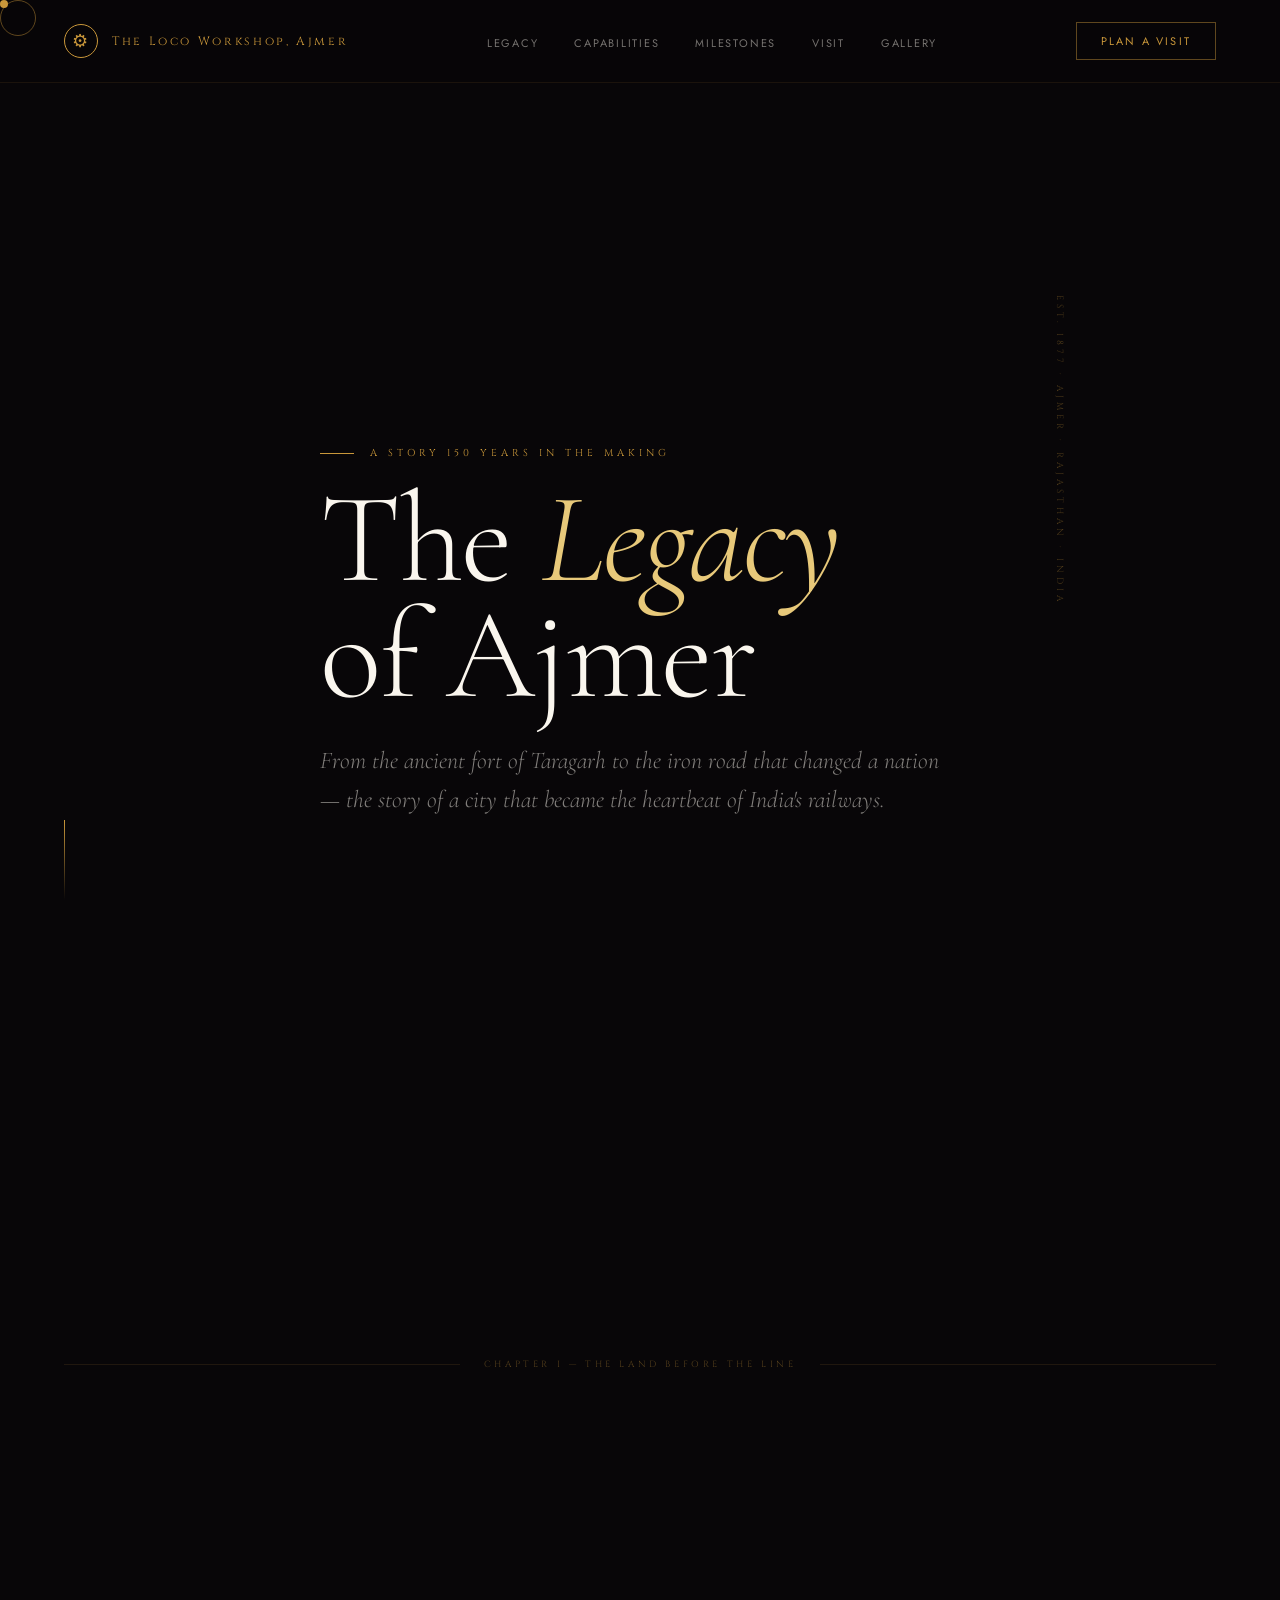
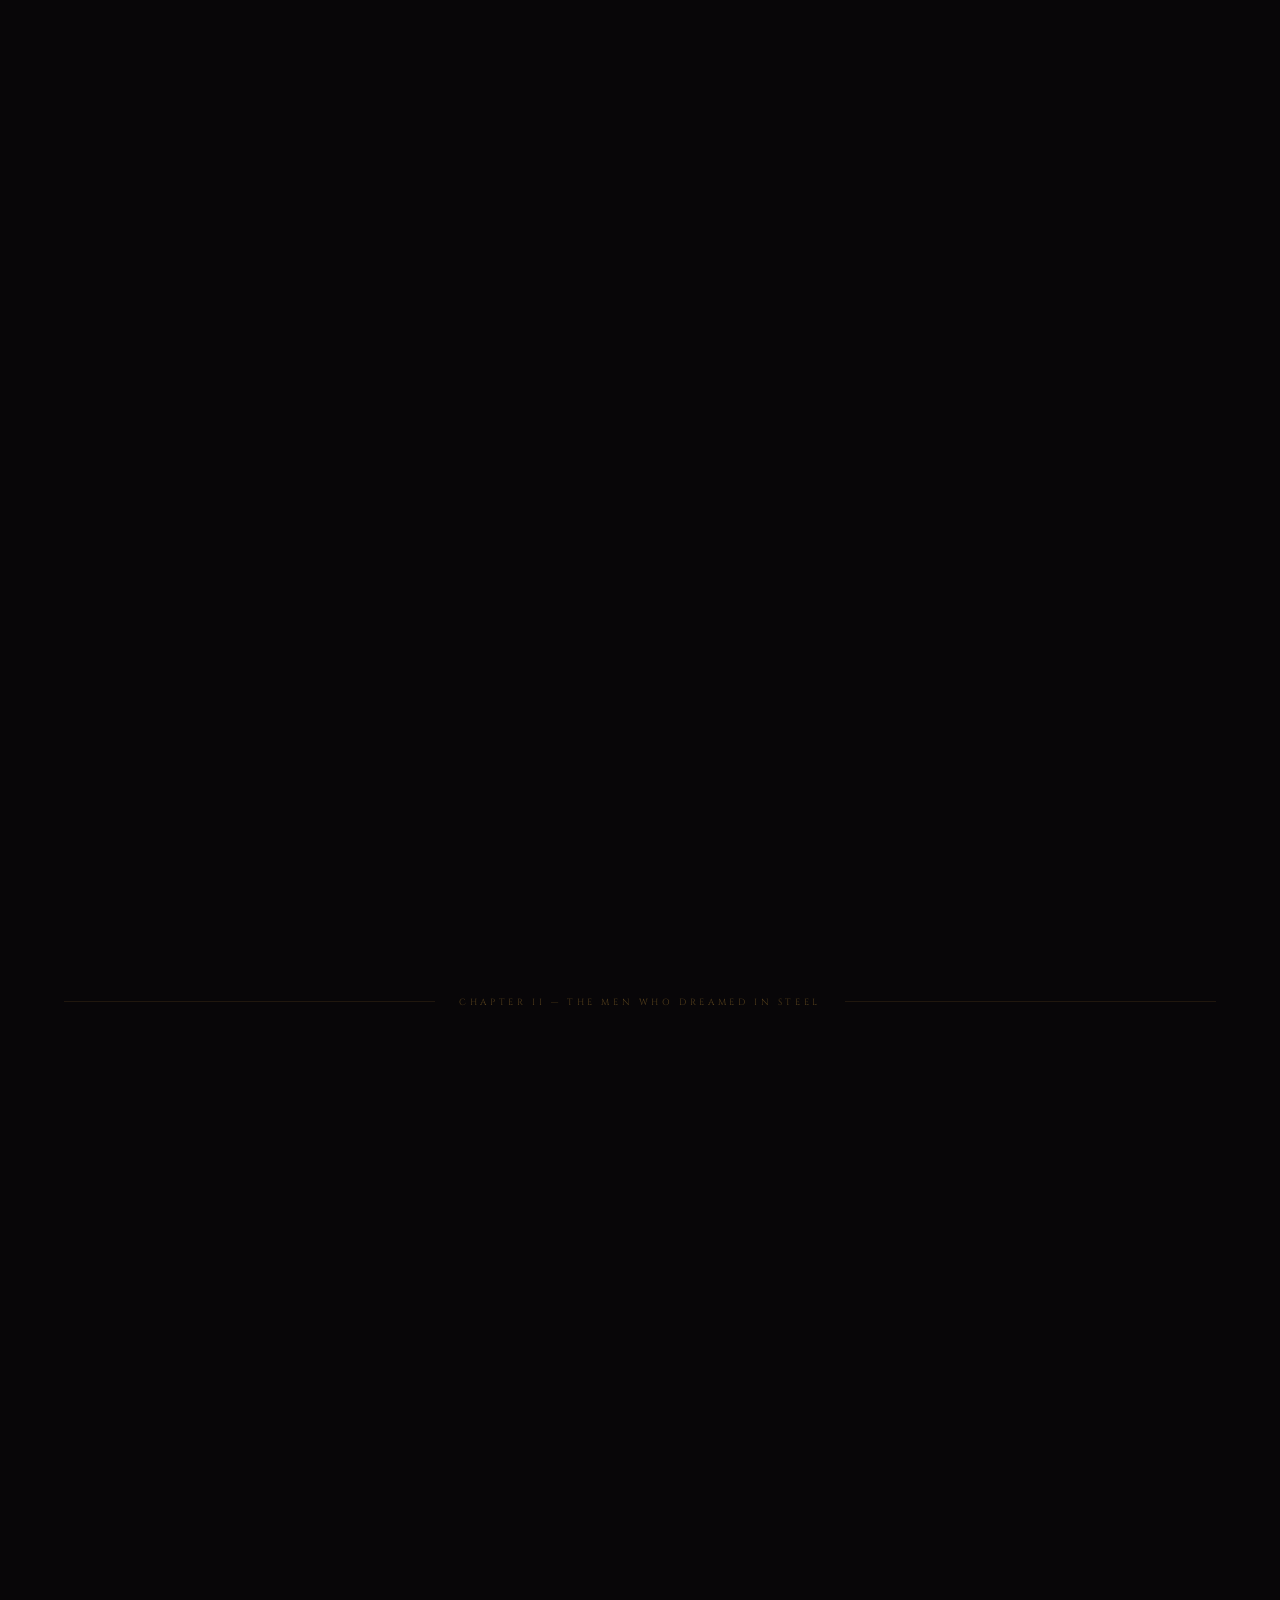
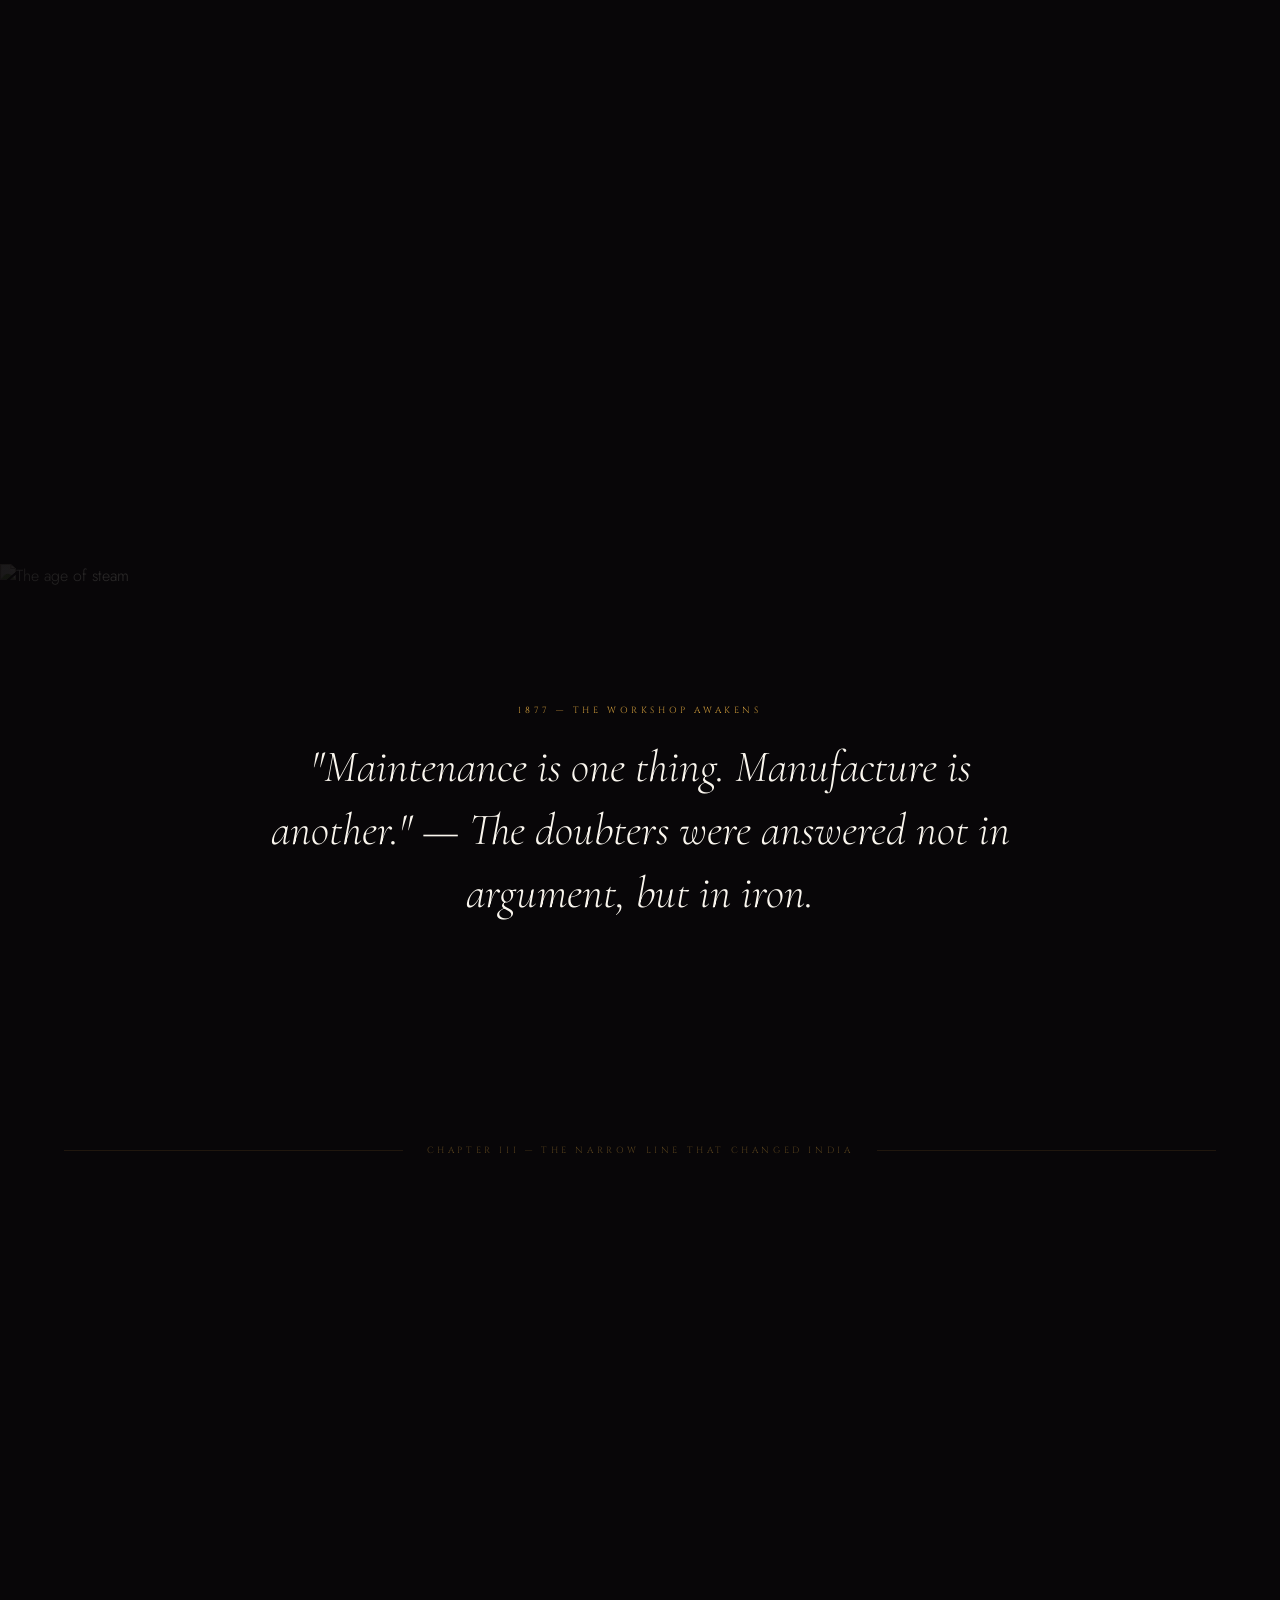
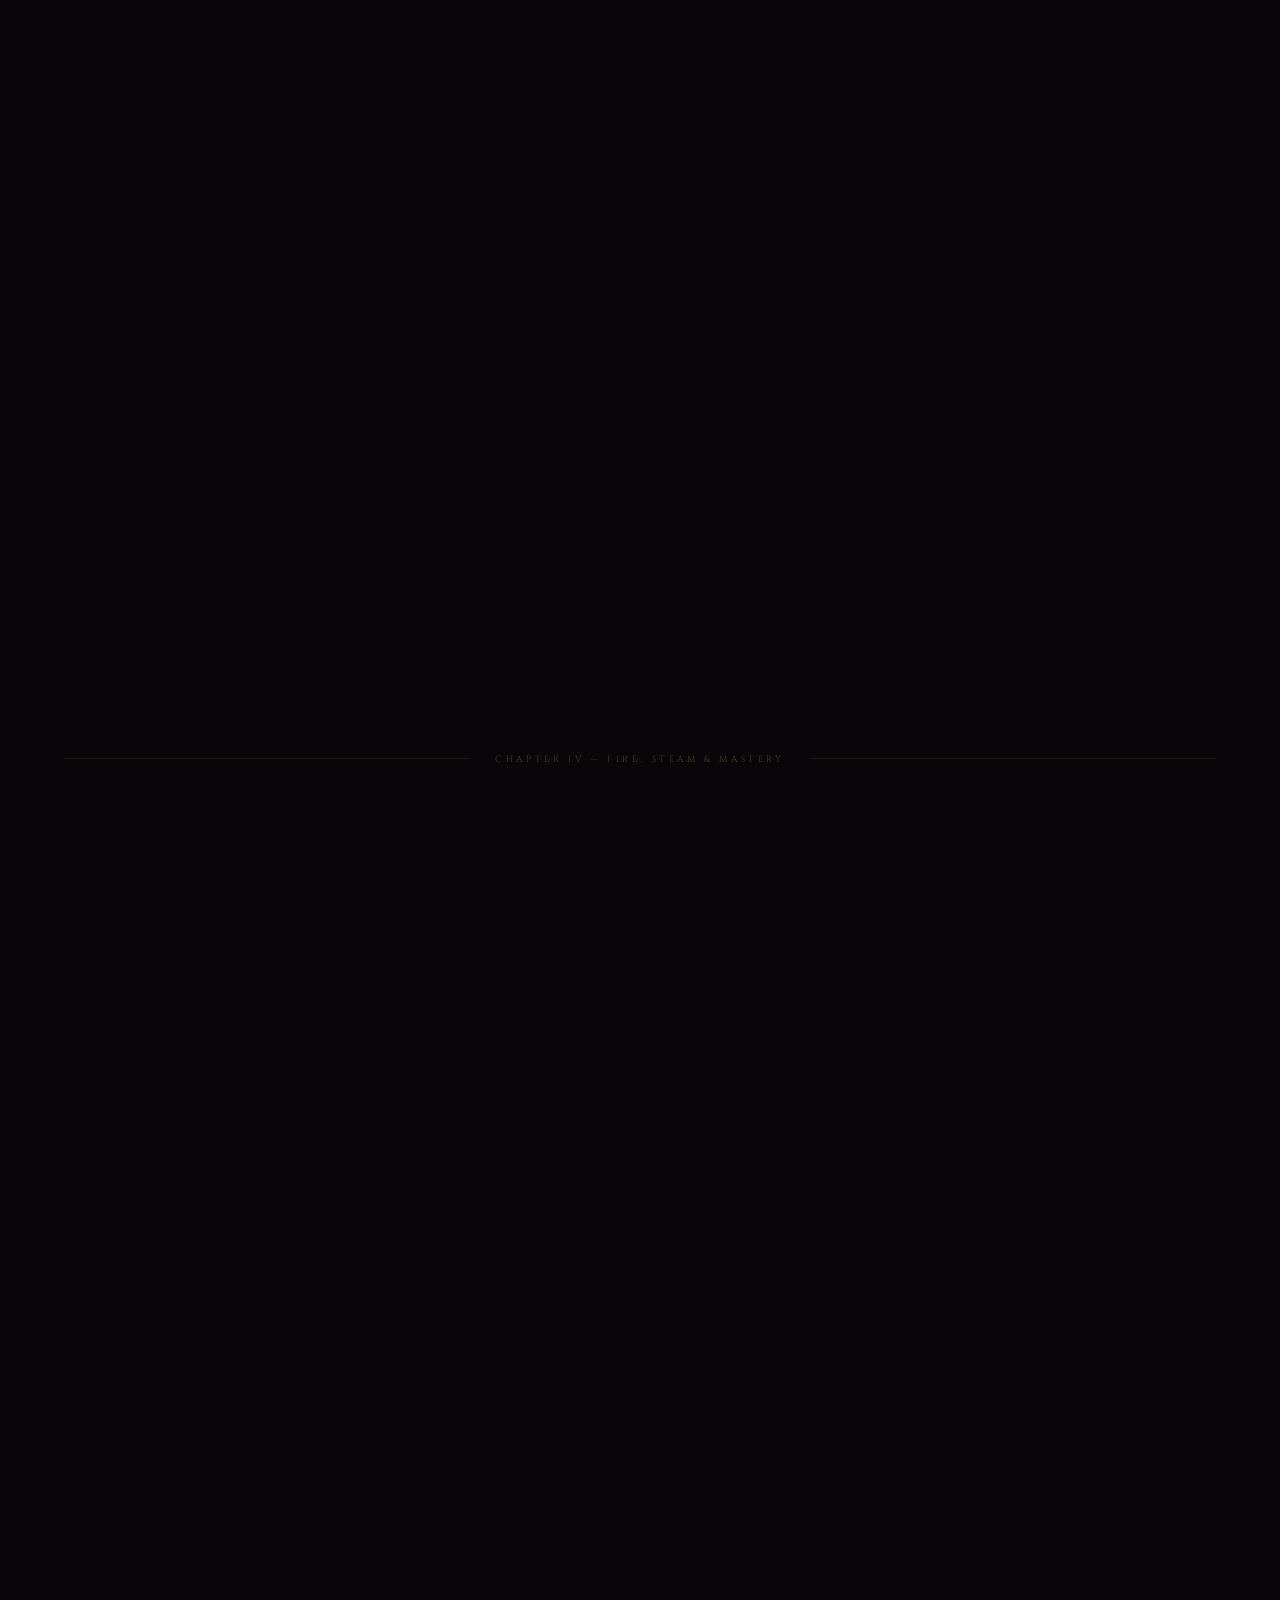
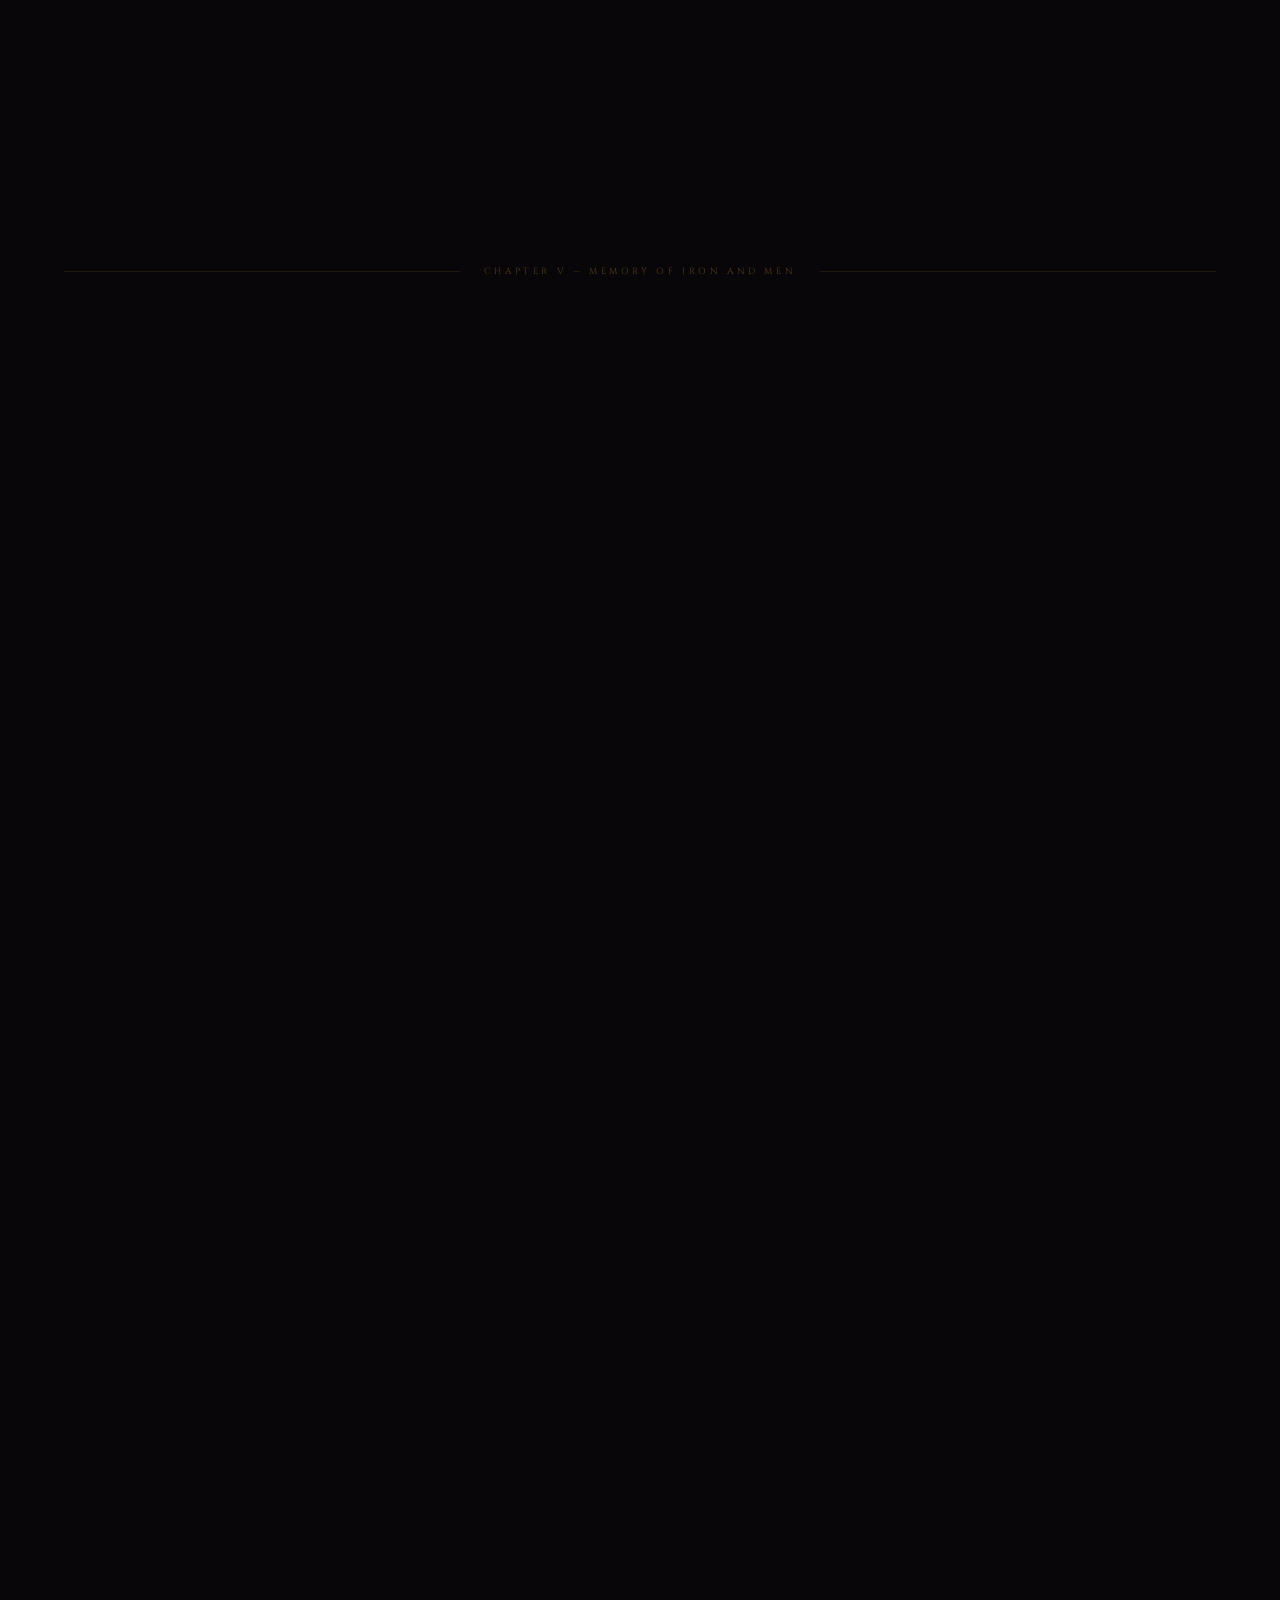
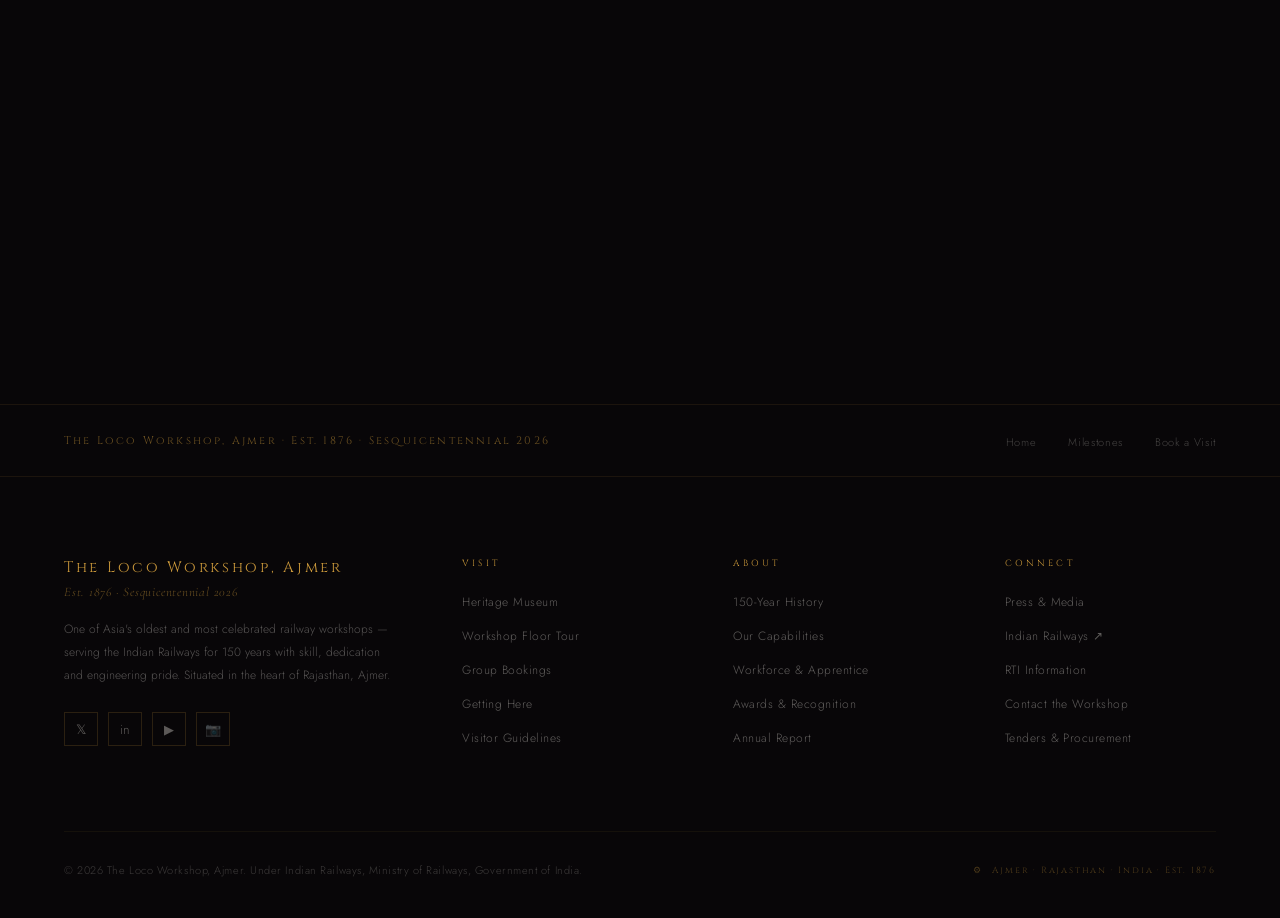
==== commit a427c083: "js path fixed" ====
--- a/loco-legacy.html
+++ b/loco-legacy.html
@@ -12,7 +12,7 @@
     />
     <link rel="stylesheet" href="css/index.css" />
     <link rel="stylesheet" href="css/booking.css" />
-
+    <script src="js/index.js"></script>
     <script id="browser-logger-active">
       (function () {
         const ENDPOINT = "http://127.0.0.1:8000/_boost/browser-logs";
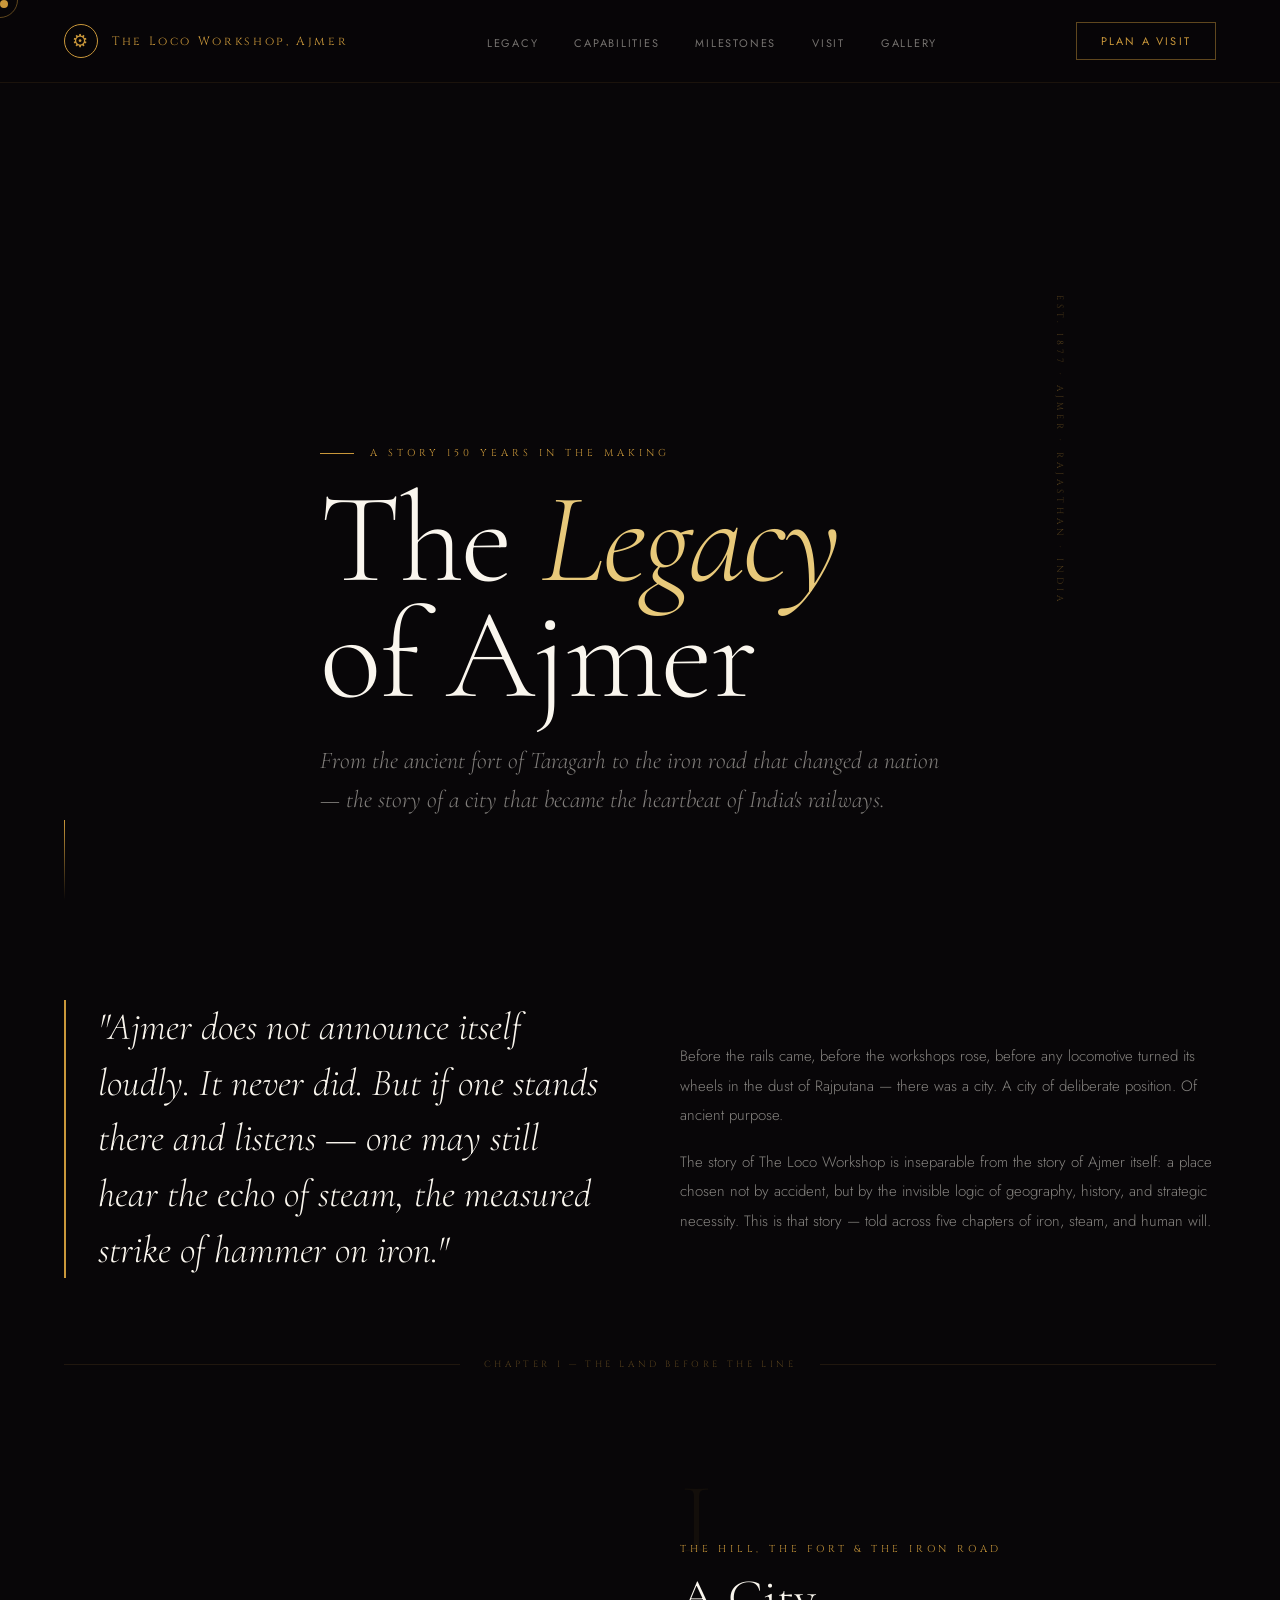
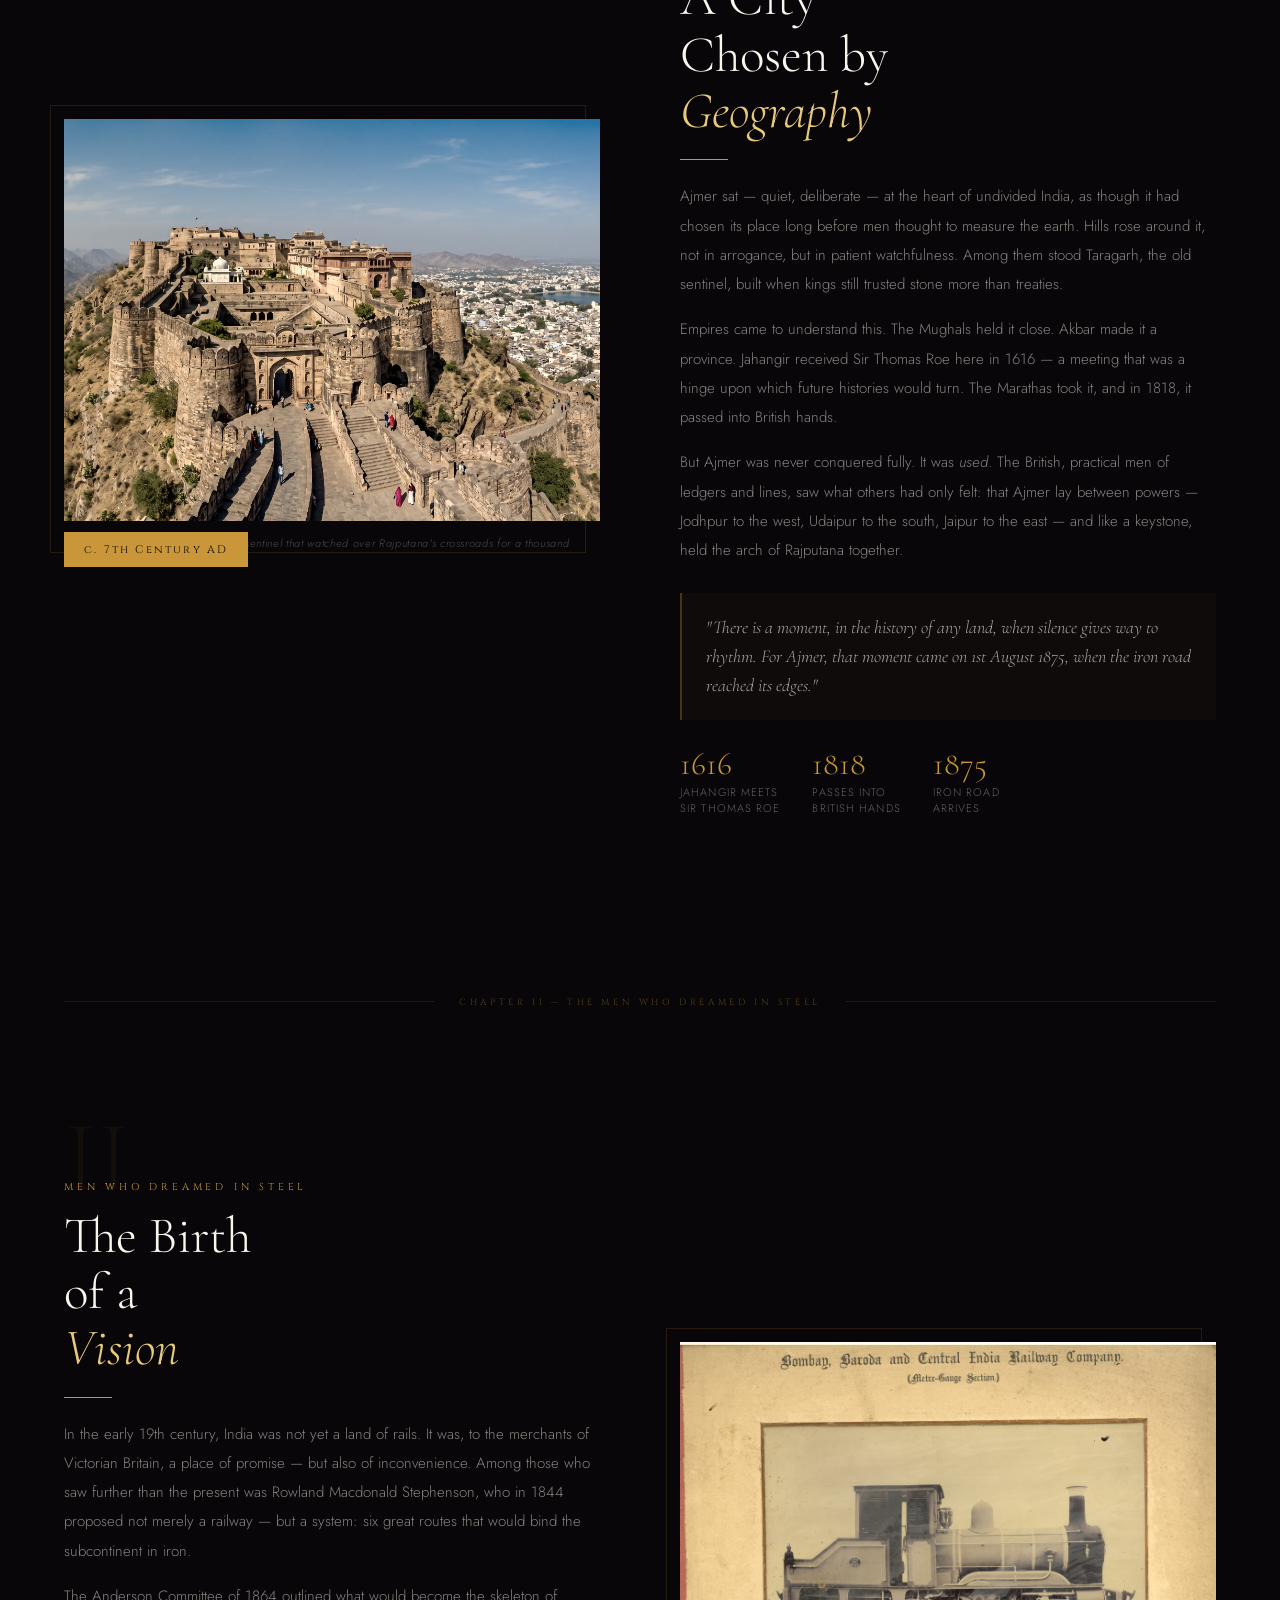
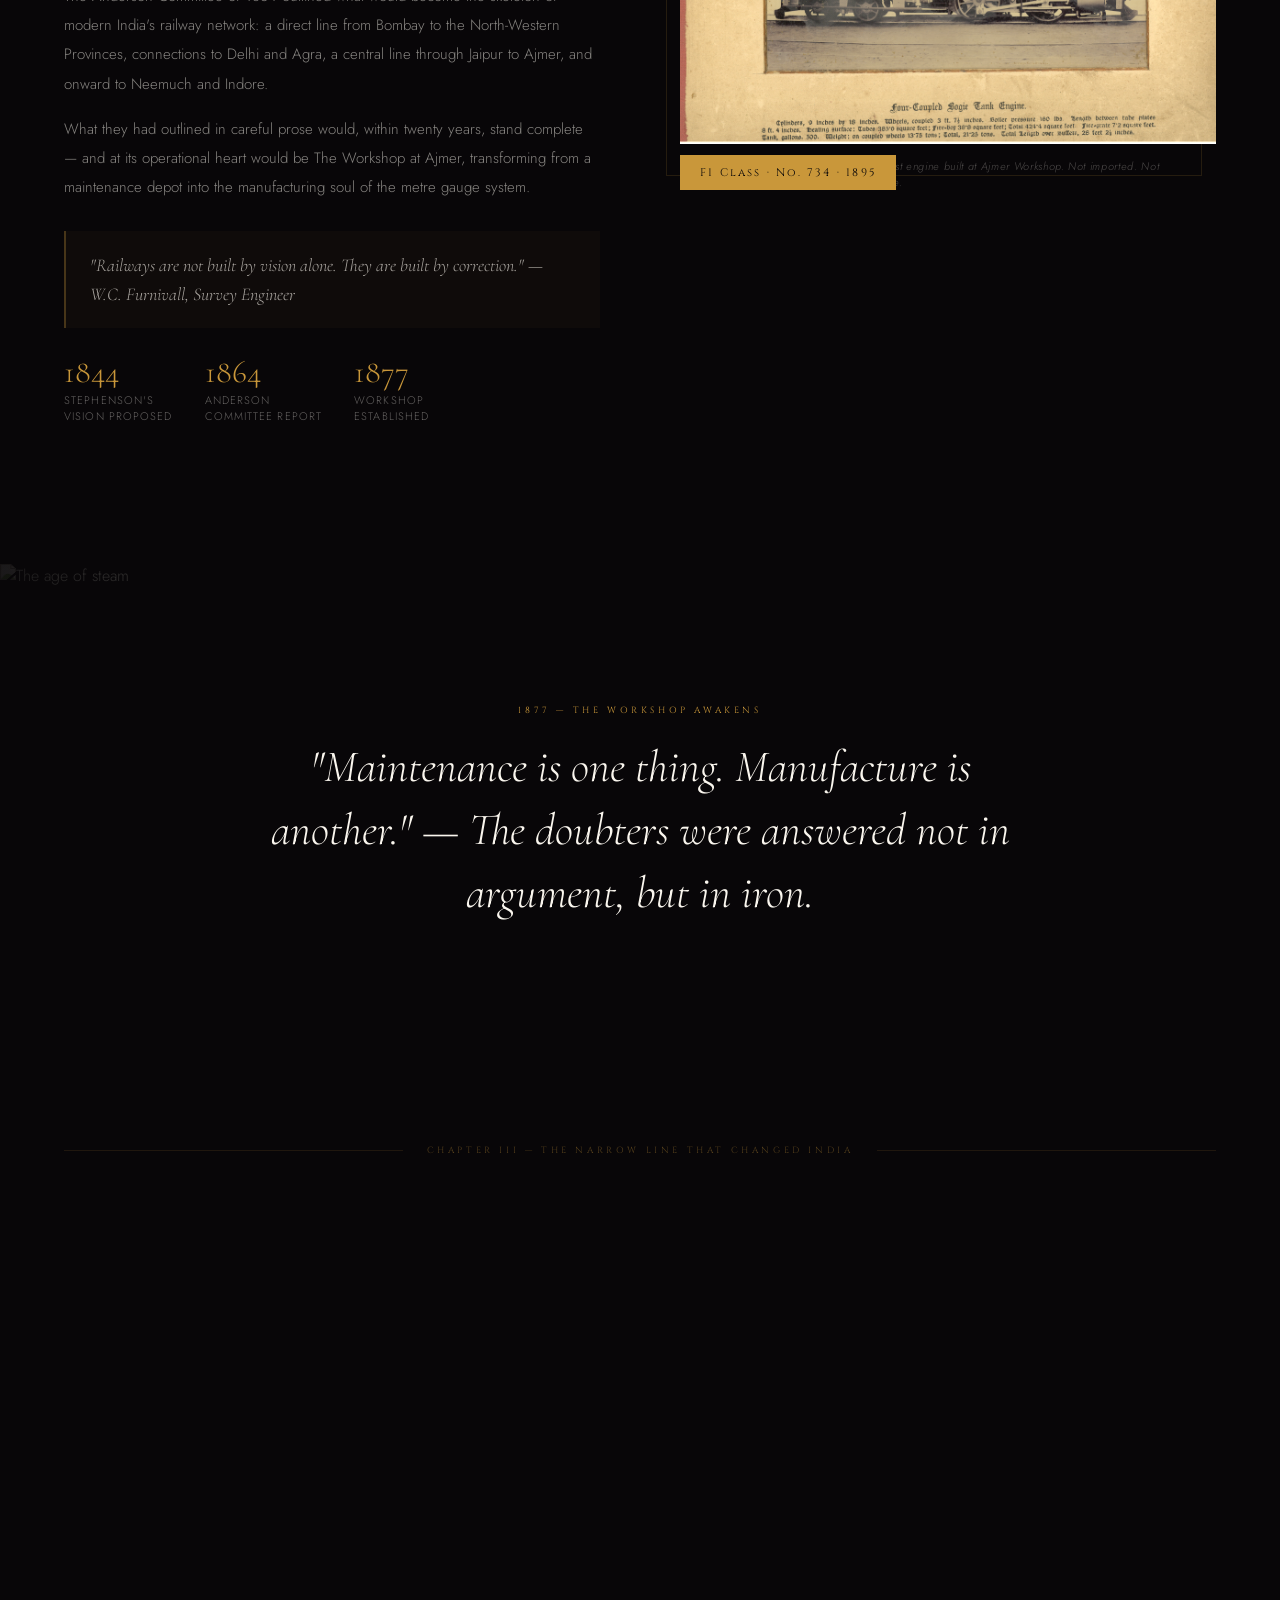
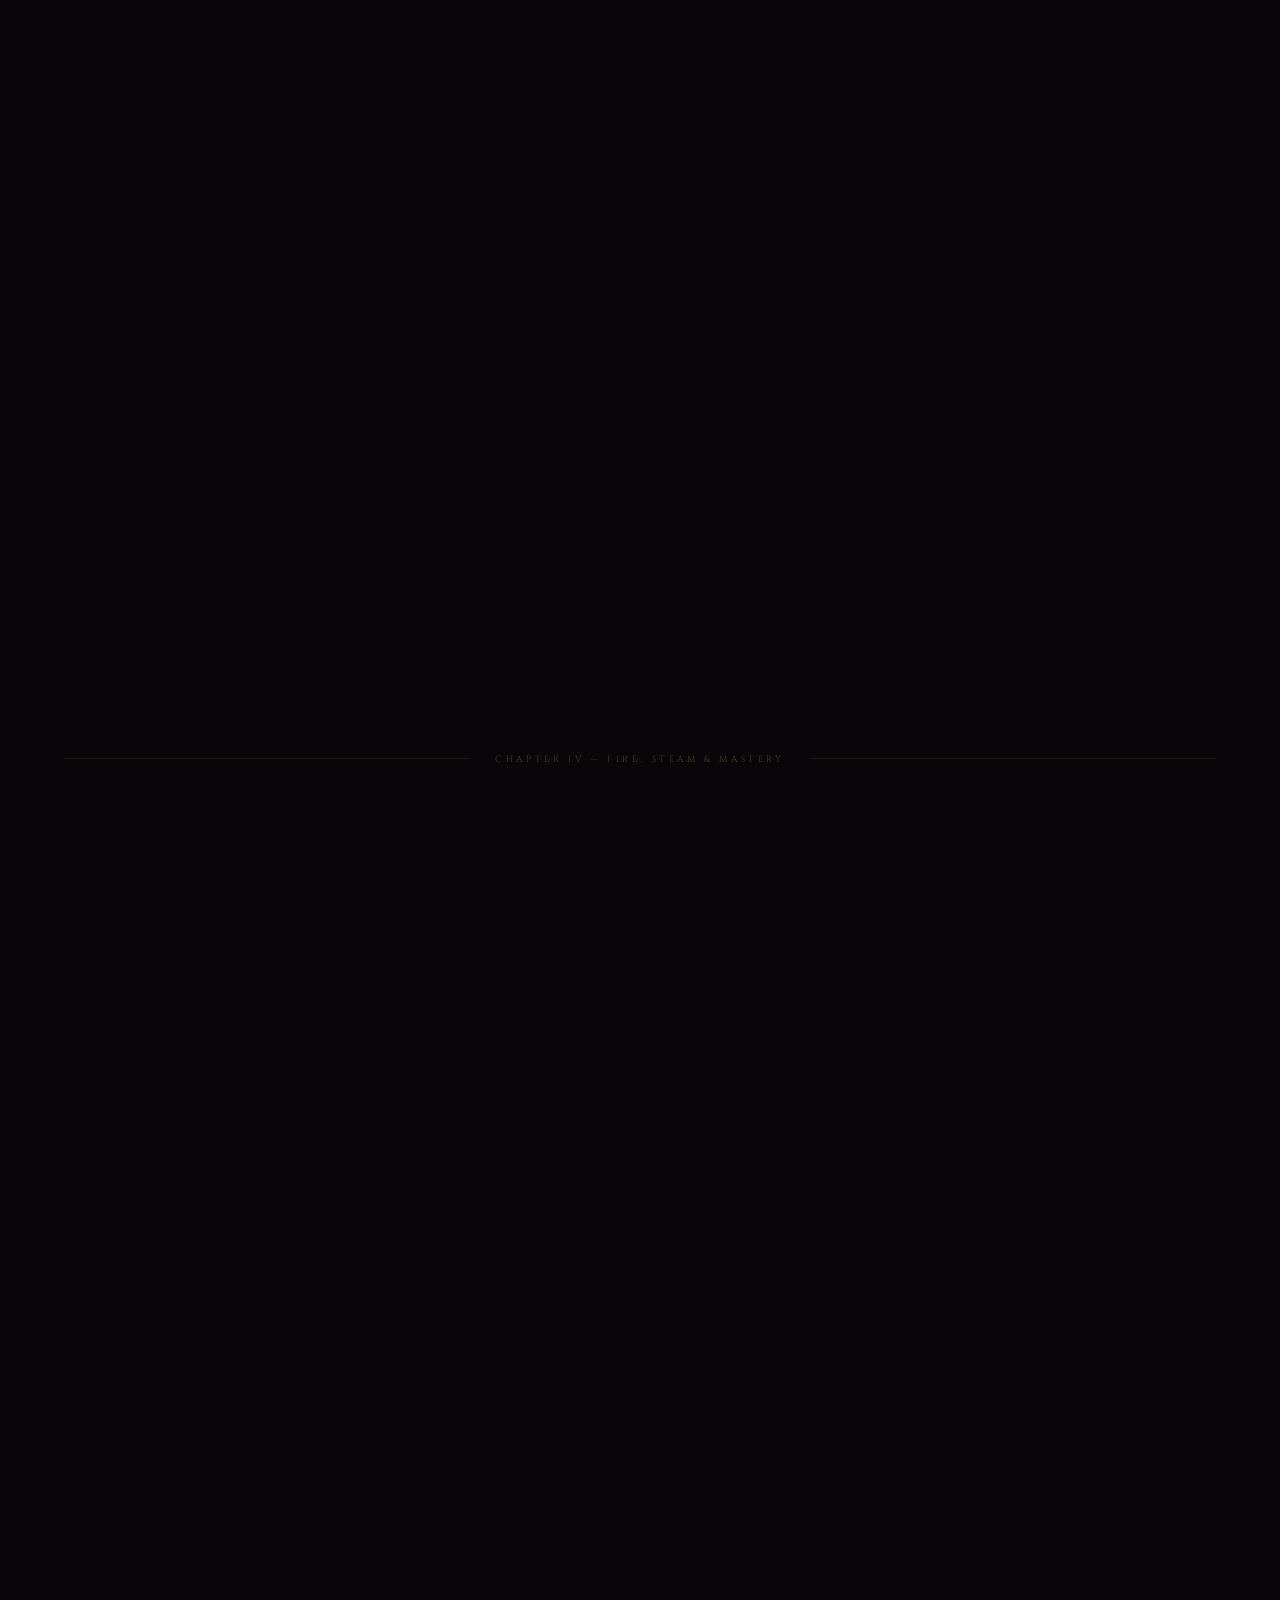
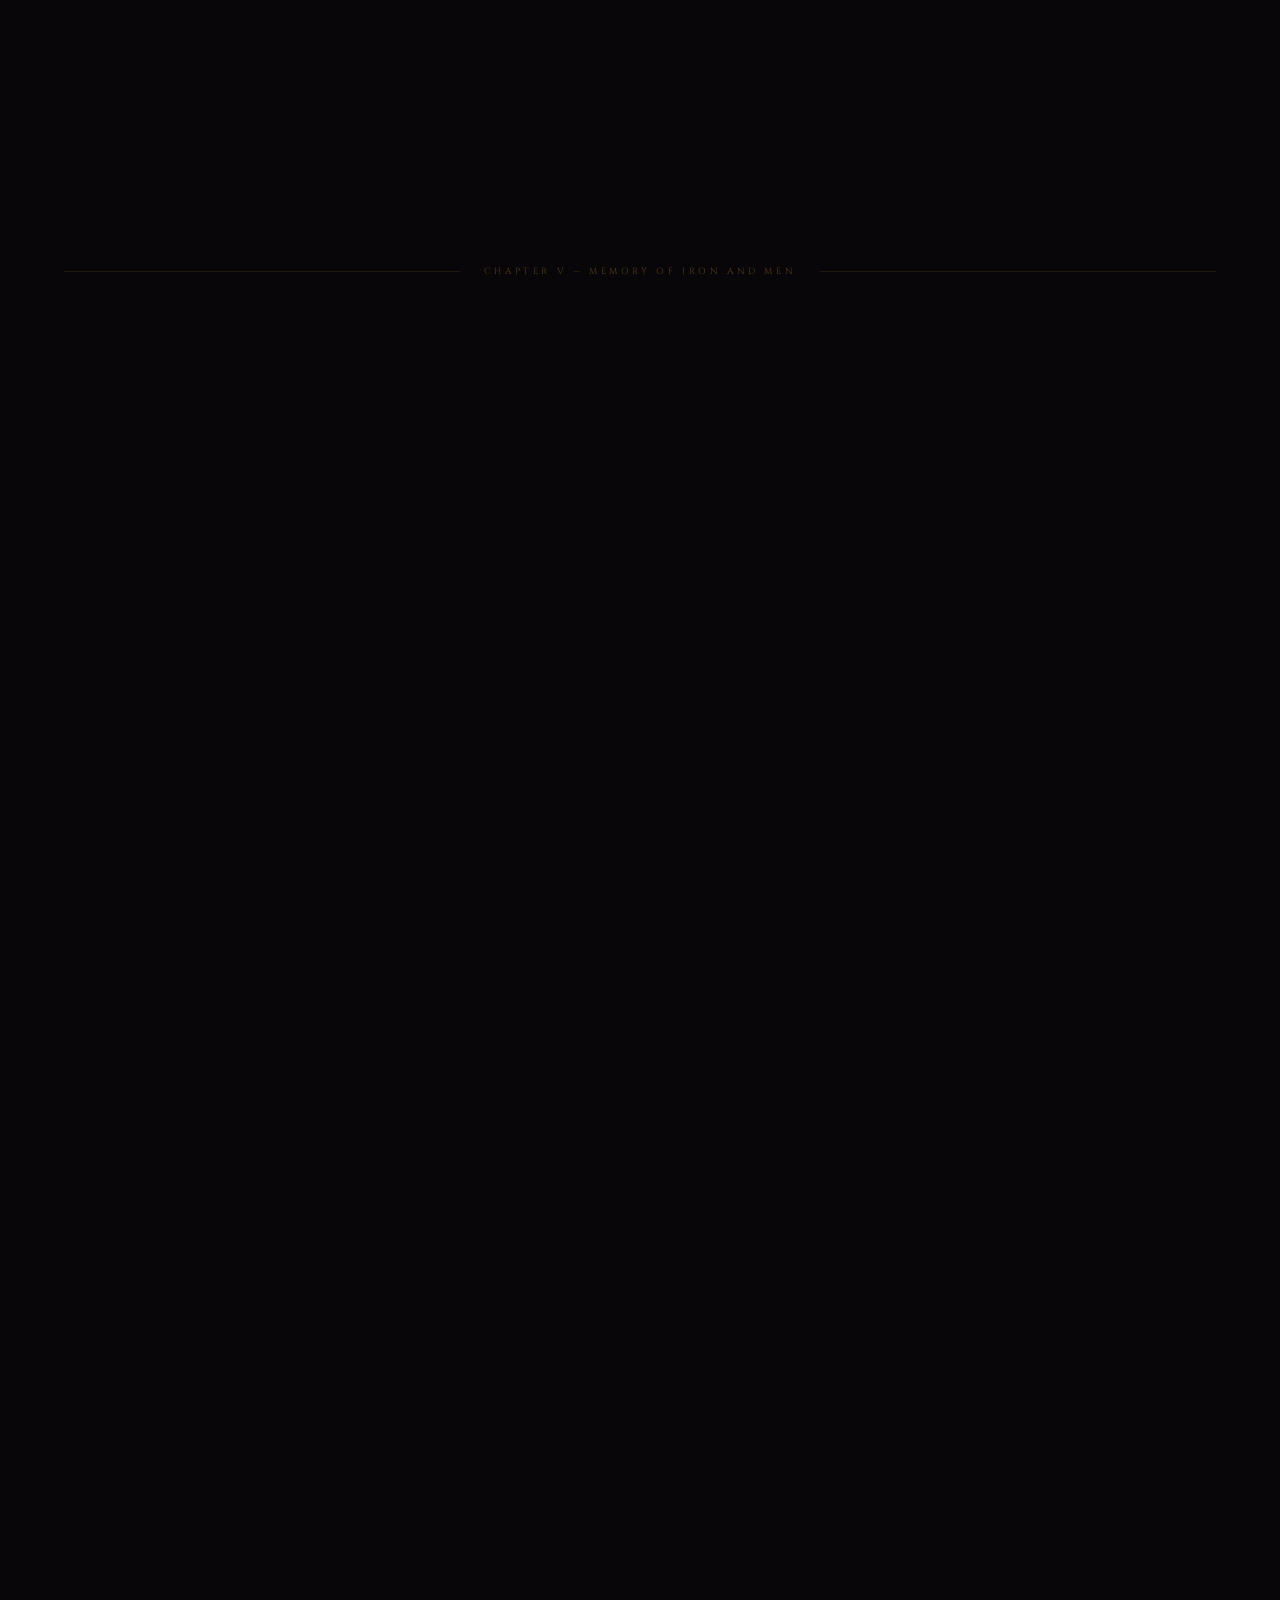
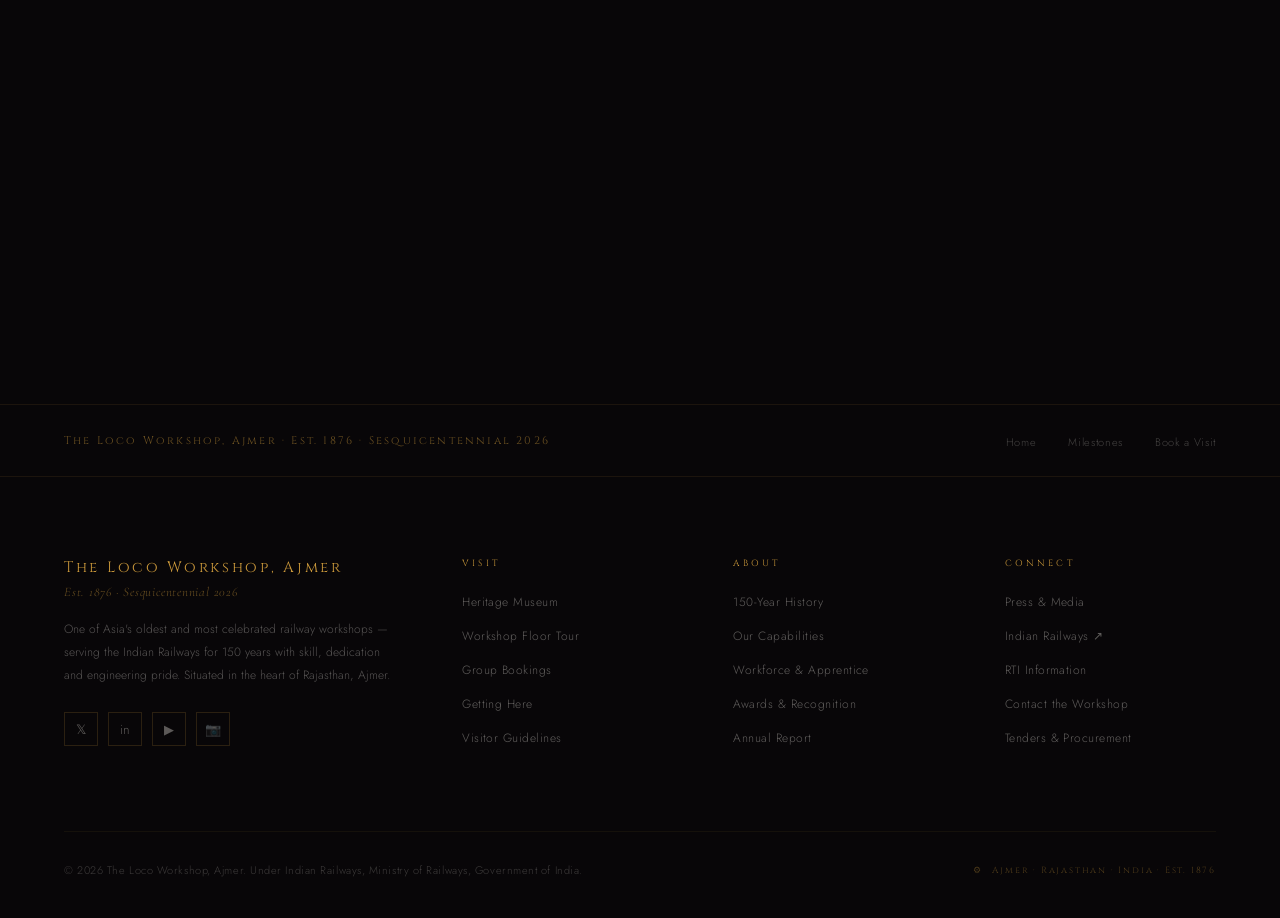
==== commit bf59578a: "Update loco-legacy.html js defer" ====
--- a/loco-legacy.html
+++ b/loco-legacy.html
@@ -12,7 +12,7 @@
     />
     <link rel="stylesheet" href="css/index.css" />
     <link rel="stylesheet" href="css/booking.css" />
-    <script src="js/index.js"></script>
+    <script src="js/index.js" defer></script>
     <script id="browser-logger-active">
       (function () {
         const ENDPOINT = "http://127.0.0.1:8000/_boost/browser-logs";
@@ -225,7 +225,7 @@
       })();
     </script>
   </head>
-
+ <body>
   <div class="cursor" id="cursor"></div>
   <div class="cursor-ring" id="cursorRing"></div>
 
@@ -245,7 +245,7 @@
     <a href="loco-booking.html" class="nav-cta">Plan a Visit</a>
   </nav>
 
-  <body>
+ 
     <!-- NAV -->
 
     <!-- HERO -->
@@ -770,6 +770,6 @@
         </div>
       </div>
     </footer>
-    <script src="js/index.js"></script>
+    <script src="./js/index.js"></script>
   </body>
 </html>
